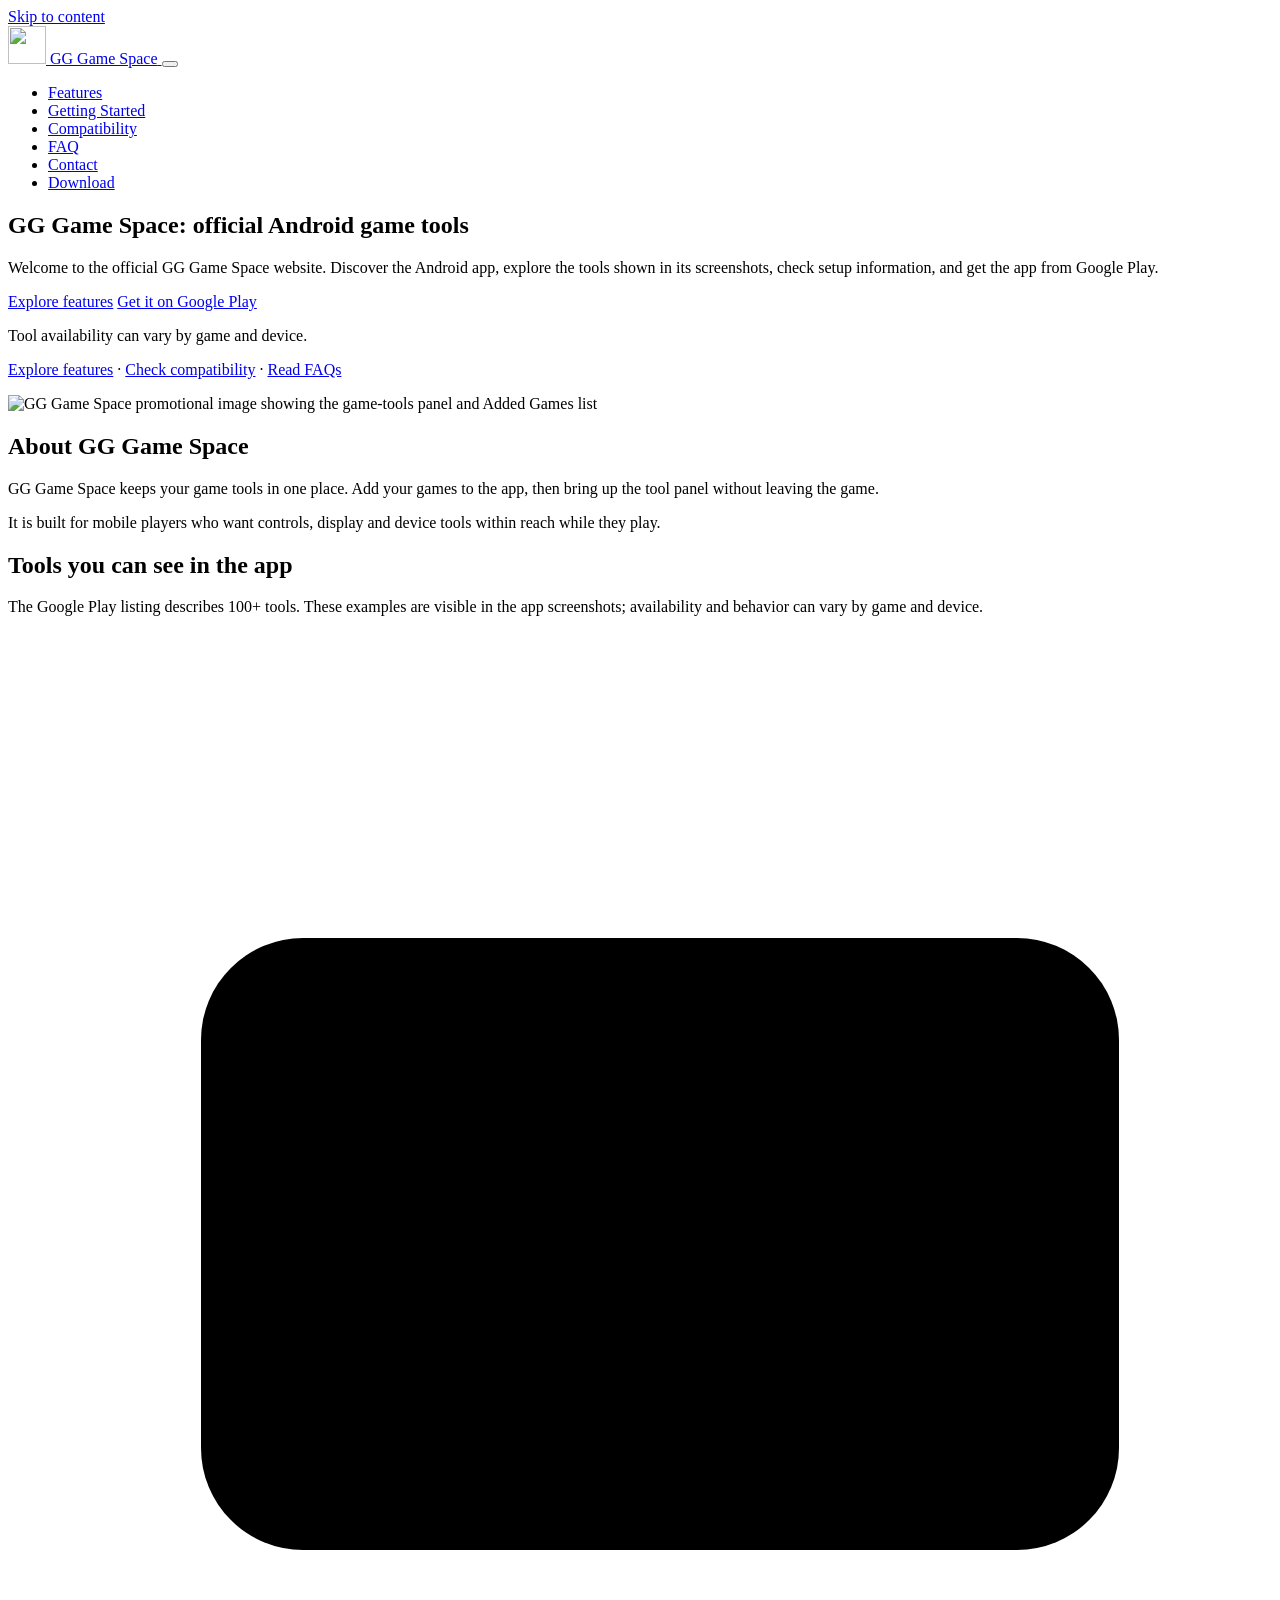
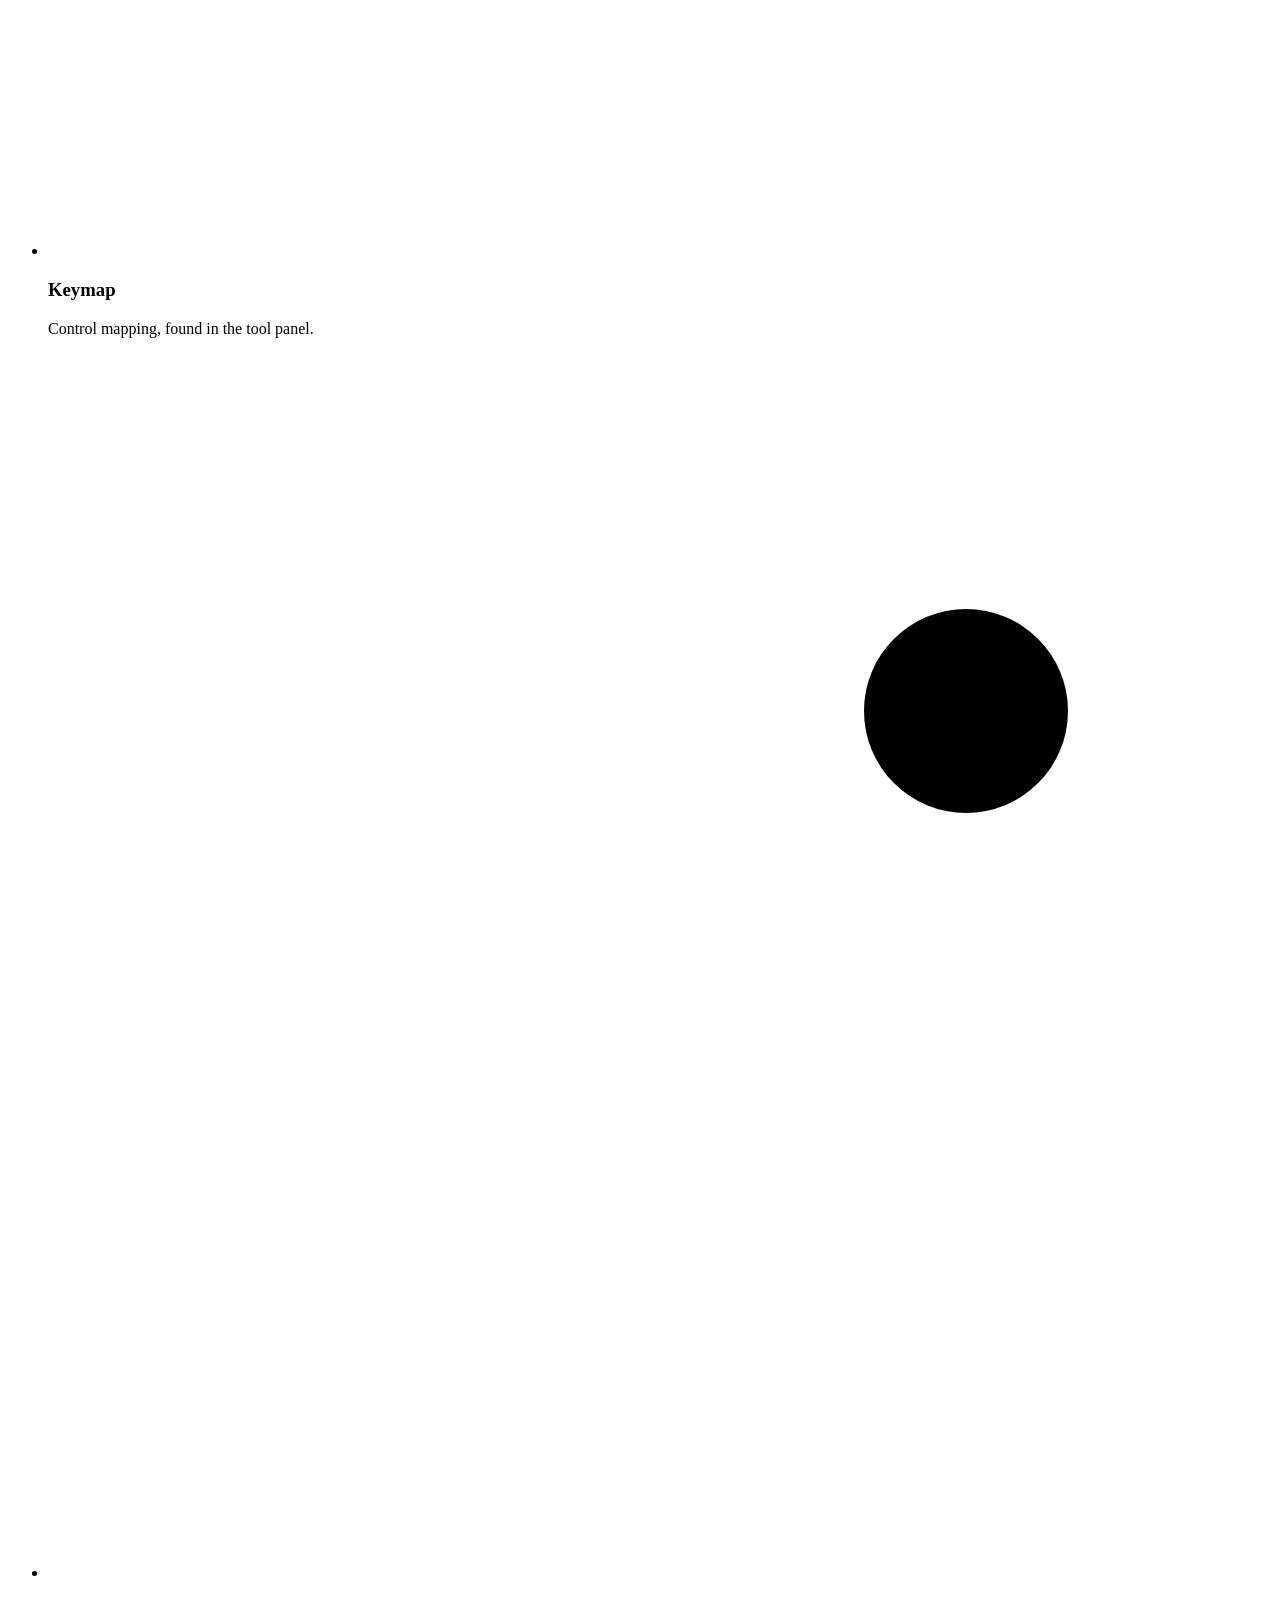
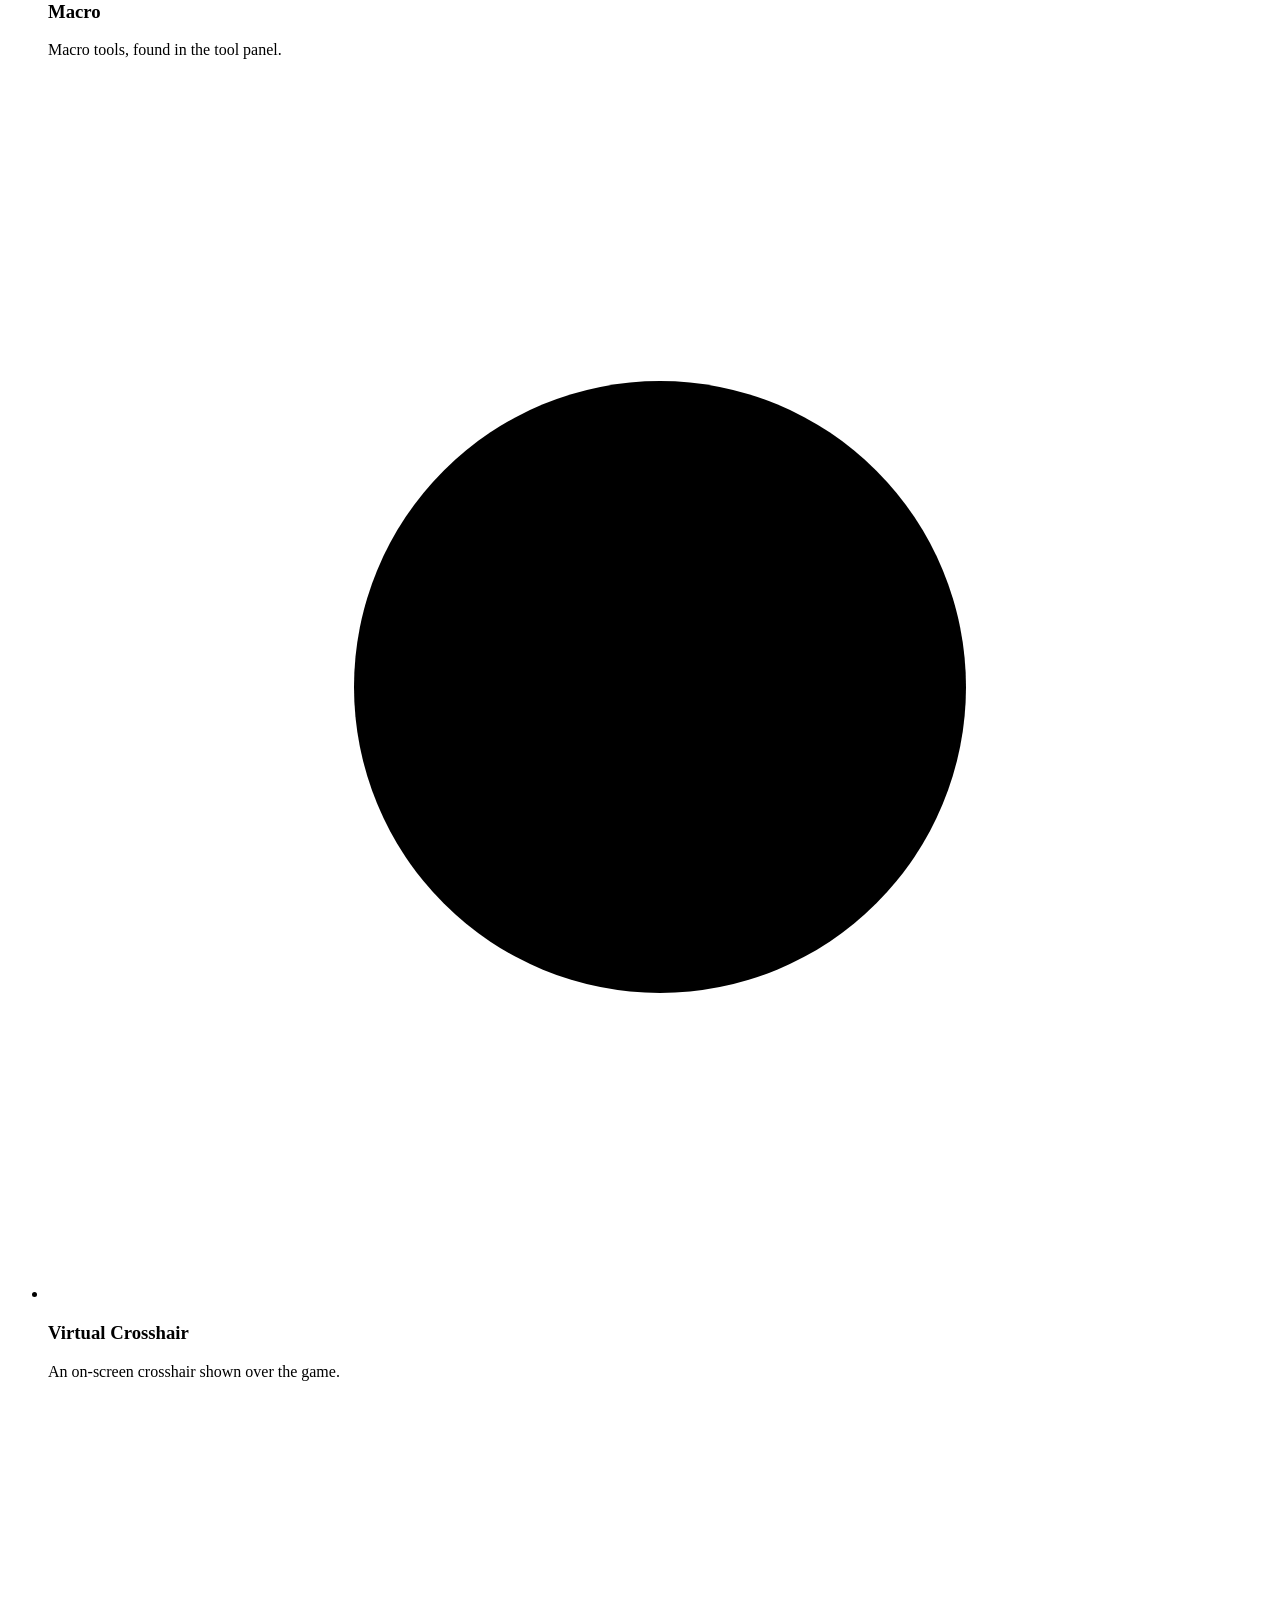
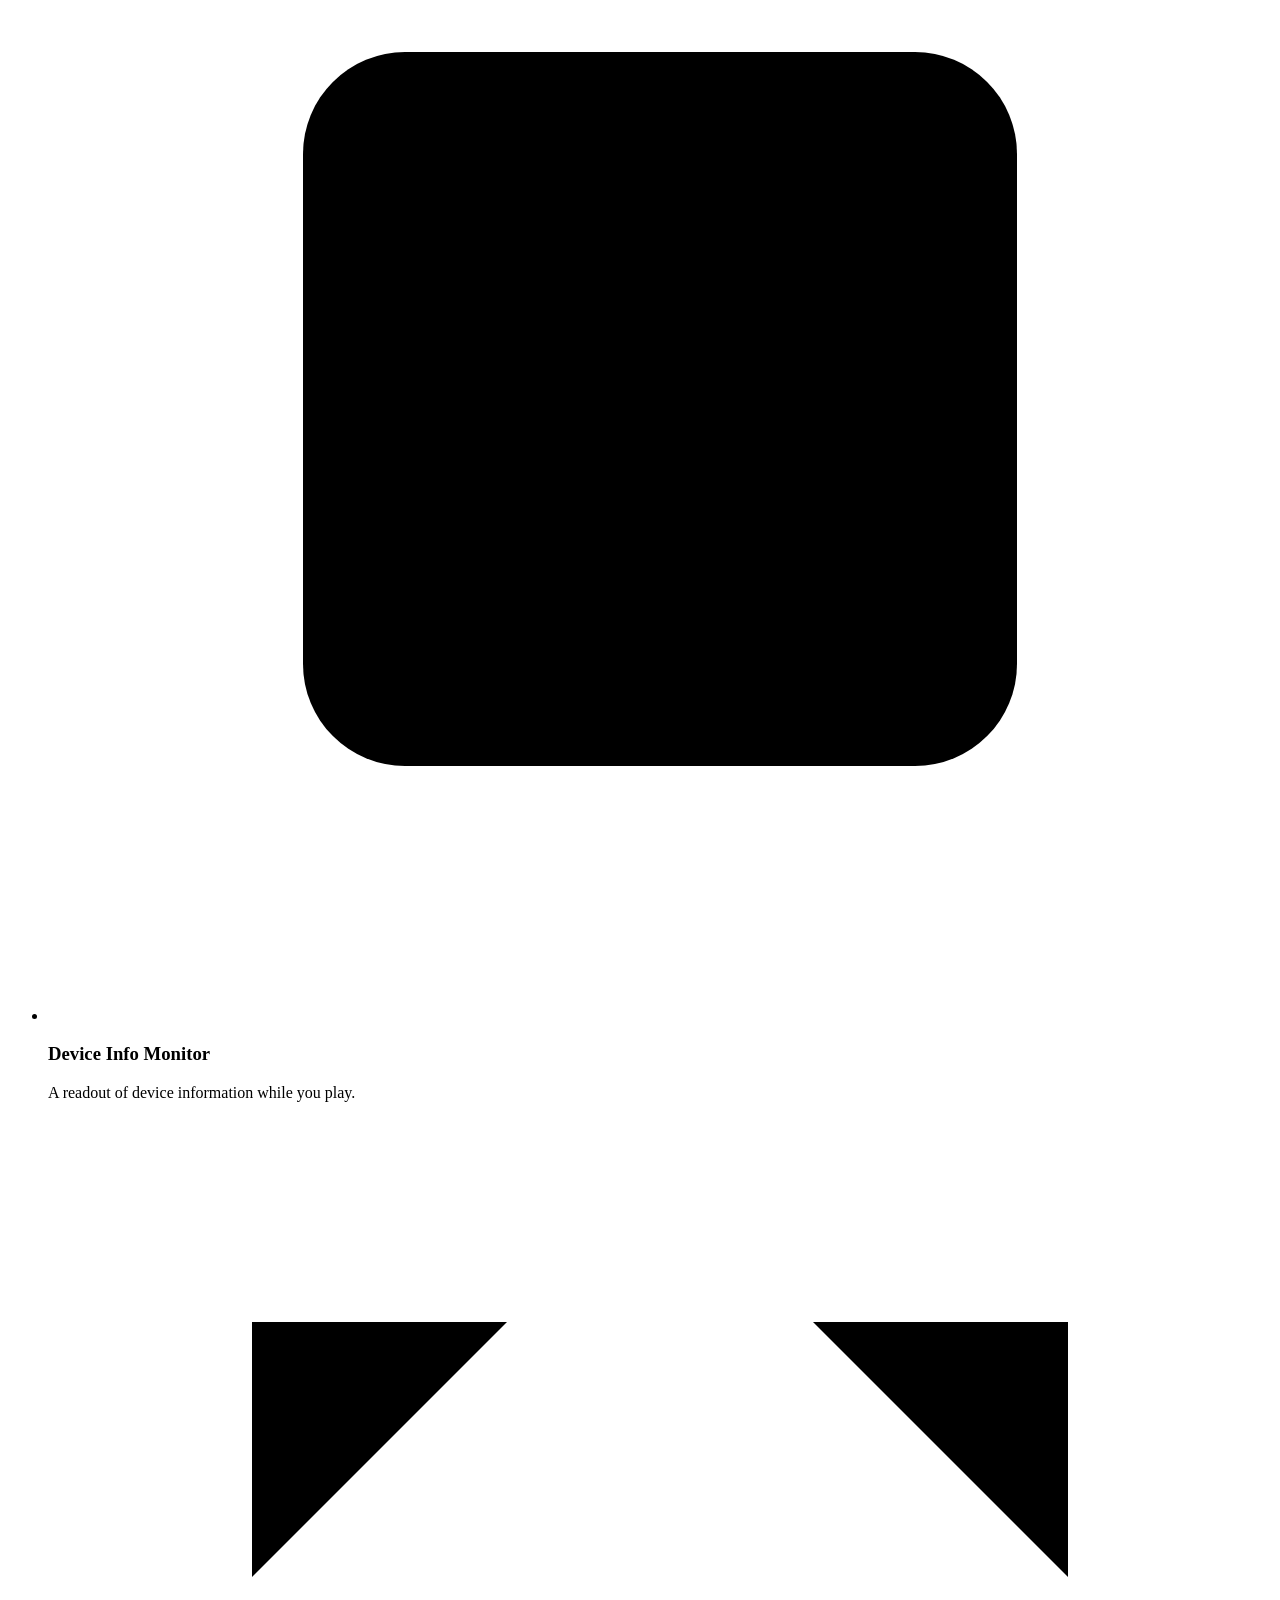
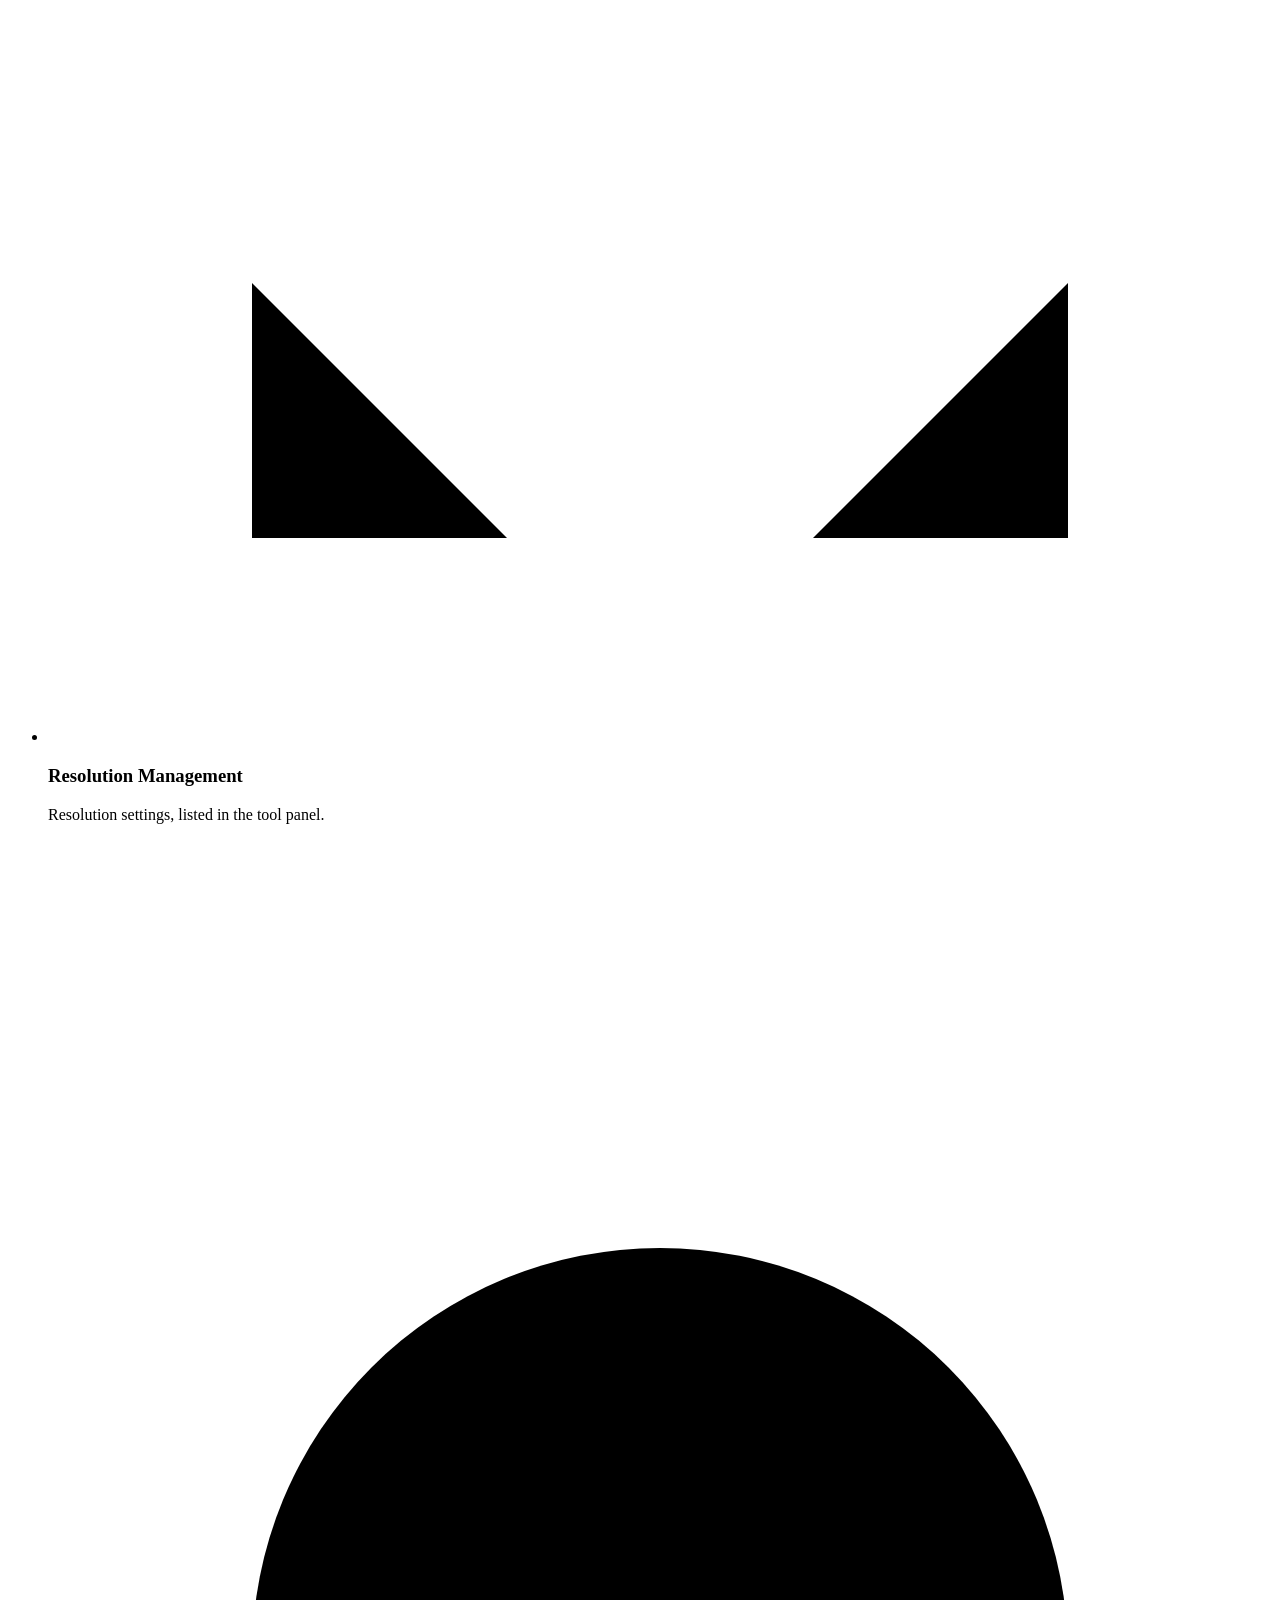
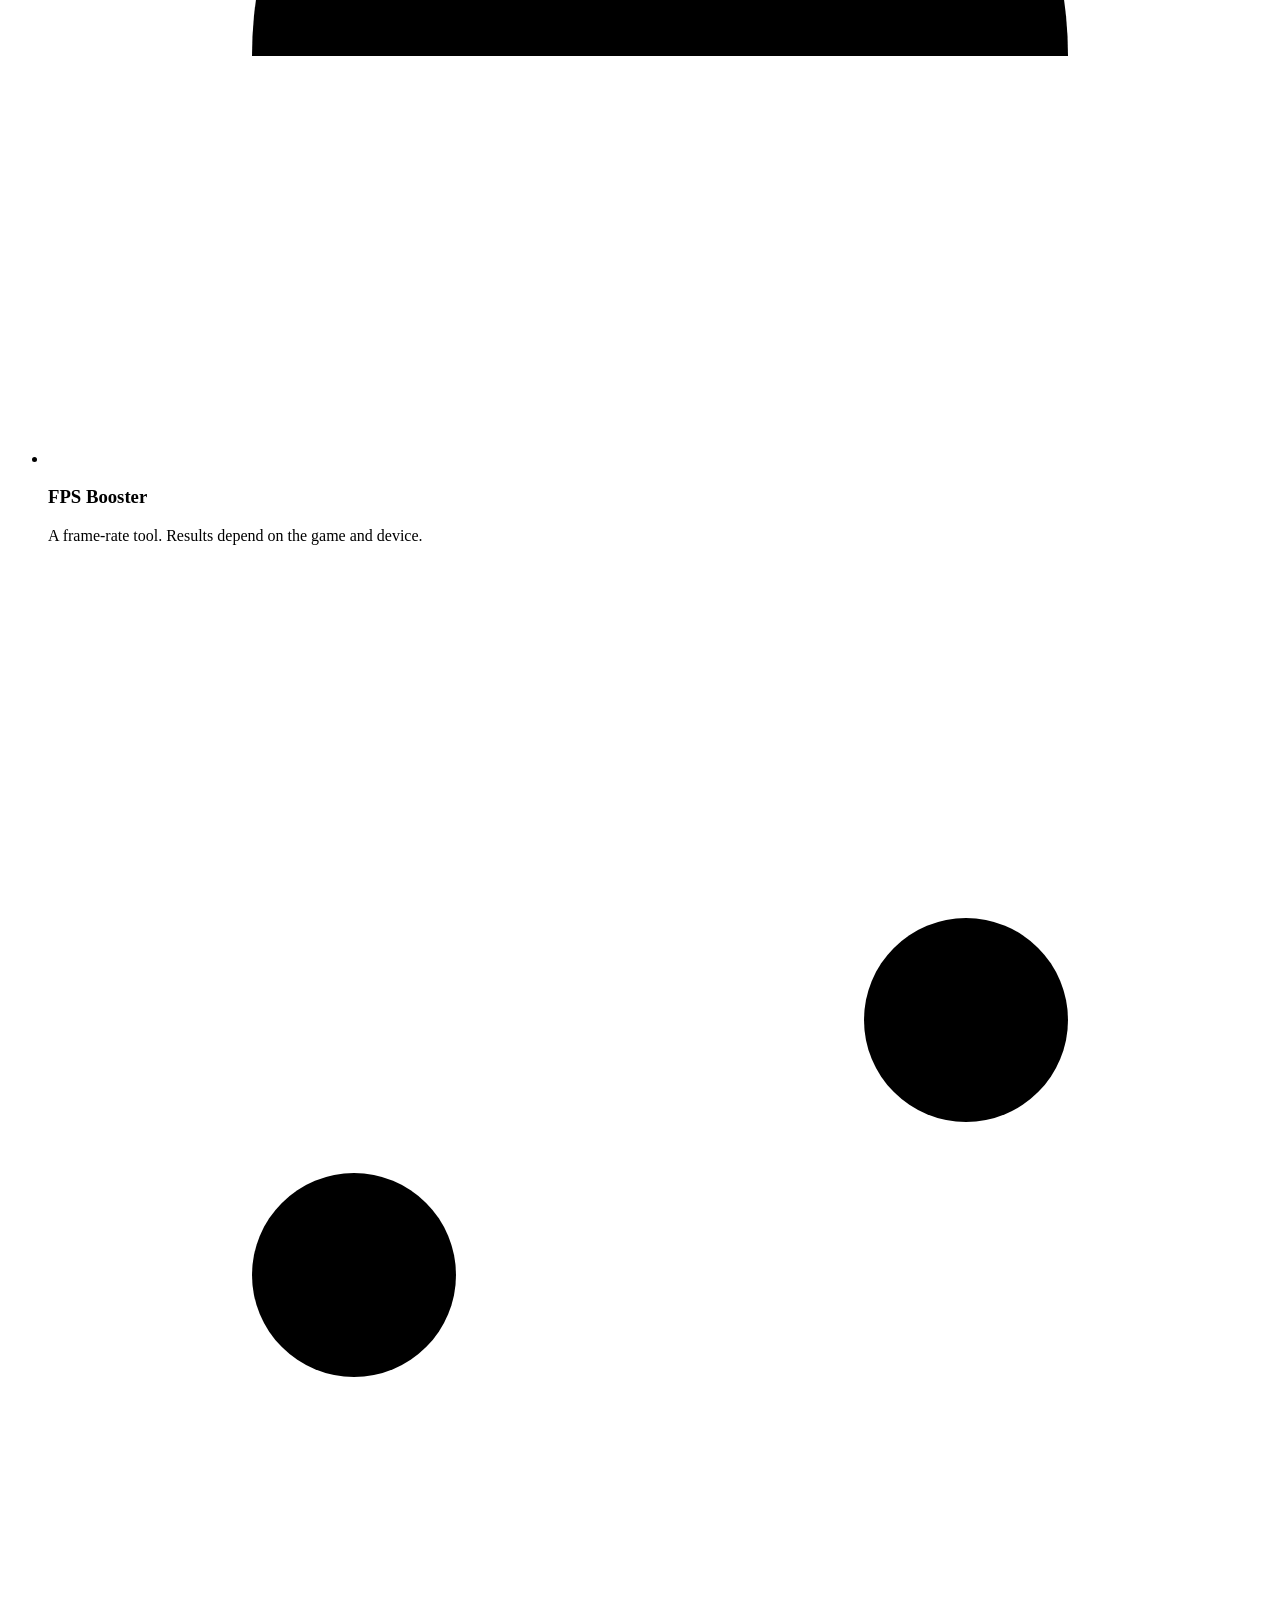
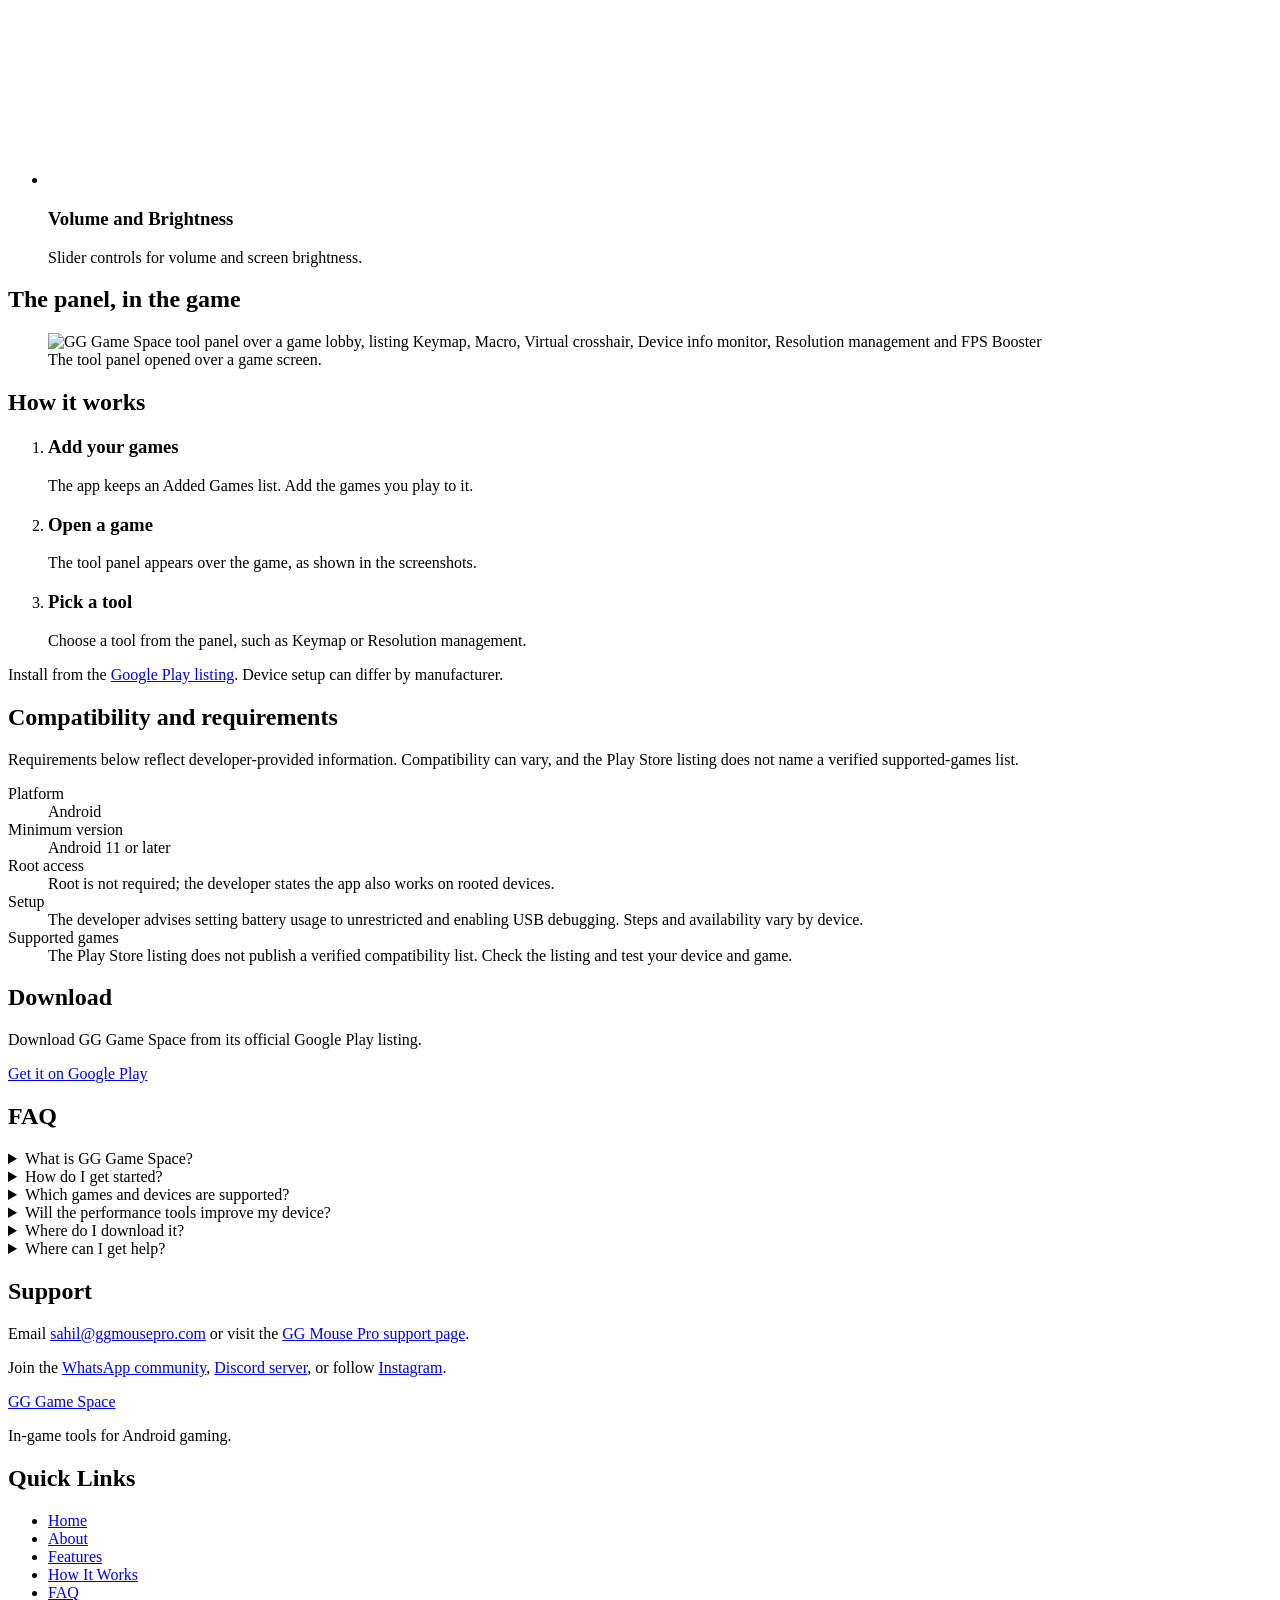
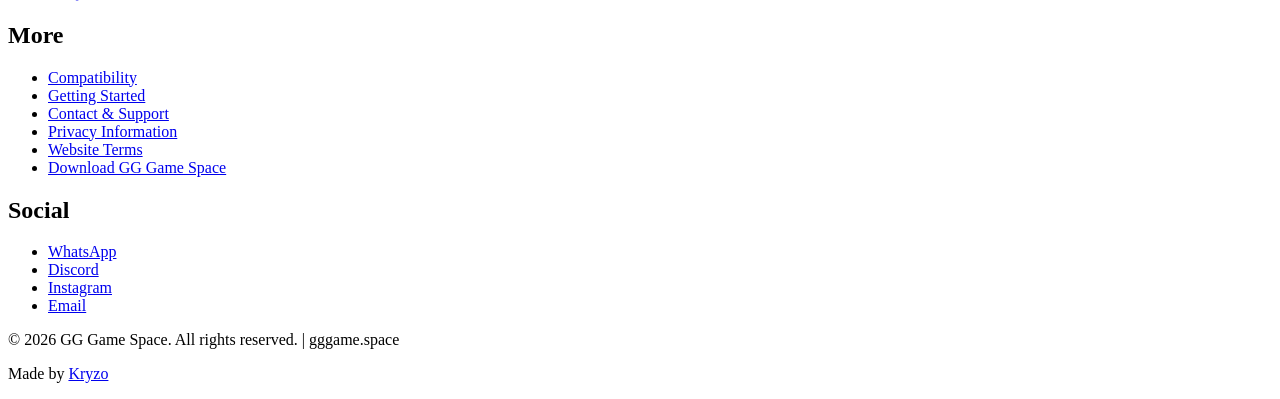
==== index.html @ d4d7423a "Add files via upload" ====
<!doctype html>
<html lang="en">
<head>
<meta charset="utf-8">
<meta name="viewport" content="width=device-width,initial-scale=1">
<title>GG Game Space Official Website | Android Game Tools</title>
<meta name="description" content="Visit the official GG Game Space website. Explore Android game tools, see app features and setup requirements, read FAQs, and download from Google Play.">
<link rel="canonical" href="https://www.gggame.space/">
<meta name="theme-color" content="#f8fafc">
<link rel="icon" href="/favicon.ico" sizes="32x32">
<link rel="icon" type="image/png" href="/assets/img/favicon-32.png">
<link rel="apple-touch-icon" href="/assets/img/apple-touch-icon.png">
<meta property="og:type" content="website">
<meta property="og:site_name" content="GG Game Space">
<meta property="og:title" content="GG Game Space Official Website">
<meta property="og:description" content="Explore GG Game Space Android game tools, setup information, compatibility and the official Google Play download.">
<meta property="og:url" content="https://www.gggame.space/">
<meta property="og:image" content="https://www.gggame.space/assets/img/og-image.jpg">
<meta property="og:image:width" content="1200">
<meta property="og:image:height" content="630">
<meta property="og:image:alt" content="GG Game Space logo next to the in-game tool panel">
<meta name="twitter:card" content="summary_large_image">
<meta name="twitter:title" content="GG Game Space Official Website">
<meta name="twitter:description" content="Explore GG Game Space Android game tools, setup information, compatibility and the official Google Play download.">
<meta name="twitter:image" content="https://www.gggame.space/assets/img/og-image.jpg">
<script type="application/ld+json">{"@context":"https://schema.org","@graph":[{"@type":"WebSite","@id":"https://www.gggame.space/#website","name":"GG Game Space Official Website","url":"https://www.gggame.space/","inLanguage":"en"},{"@type":"SoftwareApplication","@id":"https://www.gggame.space/#app","name":"GG Game Space","url":"https://www.gggame.space/","sameAs":"https://play.google.com/store/apps/details?id=com.zjx.gamebox","applicationCategory":"GameApplication","operatingSystem":"Android 11 and later","description":"Android game-tools app whose Google Play listing describes 100+ tools. Features and compatibility vary by device and game.","downloadUrl":"https://play.google.com/store/apps/details?id=com.zjx.gamebox","image":"https://www.gggame.space/assets/img/app-promo.webp"}]}</script>
<link rel="stylesheet" href="/assets/css/style.css">
</head>
<body>
<a class="skip" href="#main">Skip to content</a>
<header class="nav">
  <div class="wrap">
    <a class="brand" href="/" aria-label="GG Game Space, homepage">
      <img src="/assets/img/logo-96.webp" width="38" height="38" alt="">
      <span>GG Game Space</span>
    </a>
    <button class="menu-btn" aria-label="Menu" aria-expanded="false" aria-controls="nav-links"><span></span></button>
    <ul class="links" id="nav-links">
      <li><a href="/features">Features</a></li>
      <li><a href="/getting-started">Getting Started</a></li>
      <li><a href="/compatibility">Compatibility</a></li>
      <li><a href="/faq">FAQ</a></li>
      <li><a href="/contact">Contact</a></li>
      <li><a class="btn sm" data-download href="https://play.google.com/store/apps/details?id=com.zjx.gamebox">Download</a></li>
    </ul>
  </div>
</header>

<main id="main">
<section class="hero">
  <div class="wrap">
    <div>
      <h1>GG Game Space: official Android game tools</h1>
      <p class="lead">Welcome to the official GG Game Space website. Discover the Android app, explore the tools shown in its screenshots, check setup information, and get the app from Google Play.</p>
      <div class="cta">
        <a class="btn" href="#features">Explore features</a>
        <a class="btn ghost" data-download href="https://play.google.com/store/apps/details?id=com.zjx.gamebox">Get it on Google Play</a>
      </div>
      <p class="note">Tool availability can vary by game and device.</p>
      <p class="note"><a href="/features">Explore features</a> · <a href="/compatibility">Check compatibility</a> · <a href="/faq">Read FAQs</a></p>
    </div>
    <div class="ringbox">
      <img src="/assets/img/app-promo.webp" width="526" height="296" fetchpriority="high" alt="GG Game Space promotional image showing the game-tools panel and Added Games list">
    </div>
  </div>
</section>

<section id="about" class="tint">
  <div class="wrap">
    <div>
      <h2>About GG Game Space</h2>
      <p>GG Game Space keeps your game tools in one place. Add your games to the app, then bring up the tool panel without leaving the game.</p>
      <p>It is built for mobile players who want controls, display and device tools within reach while they play.</p>
    </div>
  </div>
</section>

<section id="features">
  <div class="wrap">
    <h2>Tools you can see in the app</h2>
    <p class="muted">The Google Play listing describes 100+ tools. These examples are visible in the app screenshots; availability and behavior can vary by game and device.</p>
    <ul class="feat">
      <li><span class="hex"><i><svg viewBox="0 0 24 24"><rect x="3" y="6" width="18" height="12" rx="2"/><path d="M7 10h.01M11 10h.01M15 10h.01M8 14h8"/></svg></i></span><div><h3>Keymap</h3><p>Control mapping, found in the tool panel.</p></div></li>
      <li><span class="hex"><i><svg viewBox="0 0 24 24"><path d="M4 7h10M4 12h16M4 17h8"/><circle cx="18" cy="7" r="2"/></svg></i></span><div><h3>Macro</h3><p>Macro tools, found in the tool panel.</p></div></li>
      <li><span class="hex"><i><svg viewBox="0 0 24 24"><circle cx="12" cy="12" r="6"/><path d="M12 3v5M12 16v5M3 12h5M16 12h5"/></svg></i></span><div><h3>Virtual Crosshair</h3><p>An on-screen crosshair shown over the game.</p></div></li>
      <li><span class="hex"><i><svg viewBox="0 0 24 24"><rect x="5" y="5" width="14" height="14" rx="2"/><path d="M9 2v3M15 2v3M9 19v3M15 19v3M2 9h3M2 15h3M19 9h3M19 15h3"/></svg></i></span><div><h3>Device Info Monitor</h3><p>A readout of device information while you play.</p></div></li>
      <li><span class="hex"><i><svg viewBox="0 0 24 24"><path d="M4 9V4h5M20 9V4h-5M4 15v5h5M20 15v5h-5"/></svg></i></span><div><h3>Resolution Management</h3><p>Resolution settings, listed in the tool panel.</p></div></li>
      <li><span class="hex"><i><svg viewBox="0 0 24 24"><path d="M4 16a8 8 0 1 1 16 0"/><path d="M12 16l4-5"/></svg></i></span><div><h3>FPS Booster</h3><p>A frame-rate tool. Results depend on the game and device.</p></div></li>
      <li><span class="hex"><i><svg viewBox="0 0 24 24"><path d="M6 4v16M18 4v16"/><circle cx="6" cy="14" r="2"/><circle cx="18" cy="9" r="2"/></svg></i></span><div><h3>Volume and Brightness</h3><p>Slider controls for volume and screen brightness.</p></div></li>
    </ul>
  </div>
</section>

<section id="showcase" class="tint">
  <div class="wrap">
    <h2>The panel, in the game</h2>
    <div class="shots">
      <figure>
        <img src="/assets/img/app-panel.webp" width="1333" height="600" loading="lazy" sizes="(max-width:900px) 100vw, 640px" alt="GG Game Space tool panel over a game lobby, listing Keymap, Macro, Virtual crosshair, Device info monitor, Resolution management and FPS Booster">
        <figcaption>The tool panel opened over a game screen.</figcaption>
      </figure>
    </div>
  </div>
</section>

<section id="how-it-works">
  <div class="wrap">
    <h2>How it works</h2>
    <ol class="steps">
      <li><h3>Add your games</h3><p>The app keeps an Added Games list. Add the games you play to it.</p></li>
      <li><h3>Open a game</h3><p>The tool panel appears over the game, as shown in the screenshots.</p></li>
      <li><h3>Pick a tool</h3><p>Choose a tool from the panel, such as Keymap or Resolution management.</p></li>
    </ol>
    <p class="note">Install from the <a href="https://play.google.com/store/apps/details?id=com.zjx.gamebox" target="_blank" rel="noopener noreferrer">Google Play listing</a>. Device setup can differ by manufacturer.</p>
  </div>
</section>

<section id="compatibility" class="tint">
  <div class="wrap">
    <h2>Compatibility and requirements</h2>
    <p class="muted">Requirements below reflect developer-provided information. Compatibility can vary, and the Play Store listing does not name a verified supported-games list.</p>
    <dl class="spec">
      <div><dt>Platform</dt><dd data-cfg="platform">Android</dd></div>
      <div><dt>Minimum version</dt><dd data-cfg="minVersion">Android 11 or later</dd></div>
      <div><dt>Root access</dt><dd data-cfg="rootRequired">Root is not required; the developer states the app also works on rooted devices.</dd></div>
      <div><dt>Setup</dt><dd data-cfg="permissions">The developer advises setting battery usage to unrestricted and enabling USB debugging. Steps and availability vary by device.</dd></div>
      <div><dt>Supported games</dt><dd data-cfg="supportedGames">The Play Store listing does not publish a verified compatibility list. Check the listing and test your device and game.</dd></div>
    </dl>
  </div>
</section>

<section id="download">
  <div class="wrap">
    <div class="dl-box">
      <div>
        <h2>Download</h2>
        <p class="muted">Download GG Game Space from its official Google Play listing.</p>
      </div>
      <a class="btn" data-download href="https://play.google.com/store/apps/details?id=com.zjx.gamebox">Get it on Google Play</a>
    </div>
  </div>
</section>

<section id="faq" class="tint">
  <div class="wrap">
    <h2>FAQ</h2>
    <div class="faq">
      <details><summary>What is GG Game Space?</summary><p>The Google Play listing describes GG Game Space as an app with 100+ game tools. The screenshots on this page show a selection, including keymap, macro, virtual crosshair, device information, resolution and FPS tools.</p></details>
      <details><summary>How do I get started?</summary><p>Install from <a href="https://play.google.com/store/apps/details?id=com.zjx.gamebox" target="_blank" rel="noopener noreferrer">Google Play</a>, add games in the app, then open a game to access its panel. Setup requirements can vary by device.</p></details>
      <details><summary>Which games and devices are supported?</summary><p>The Play Store listing does not publish a verified compatibility list. The app requires Android 11 or later according to the developer; support can still vary by game and device.</p></details>
      <details><summary>Will the performance tools improve my device?</summary><p>Results depend on the game and device. The listing does not provide performance guarantees or benchmarks.</p></details>
      <details><summary>Where do I download it?</summary><p>Use the <a href="https://play.google.com/store/apps/details?id=com.zjx.gamebox" target="_blank" rel="noopener noreferrer">GG Game Space listing on Google Play</a>.</p></details>
      <details><summary>Where can I get help?</summary><p>Email <a href="mailto:sahil@ggmousepro.com">sahil@ggmousepro.com</a> or visit the <a href="https://www.ggmousepro.in/#support" target="_blank" rel="noopener noreferrer">GG Mouse Pro support page</a>.</p></details>
    </div>
  </div>
</section>

<section id="support">
  <div class="wrap">
    <h2>Support</h2>
    <p id="support-contact">Email <a href="mailto:sahil@ggmousepro.com">sahil@ggmousepro.com</a> or visit the <a href="https://www.ggmousepro.in/#support" target="_blank" rel="noopener noreferrer">GG Mouse Pro support page</a>.</p>
    <p class="muted">Join the <a href="https://chat.whatsapp.com/F58Pa9J7zvk4swQgJOlMnC" target="_blank" rel="noopener noreferrer">WhatsApp community</a>, <a href="https://discord.gg/nmSEC42psM" target="_blank" rel="noopener noreferrer">Discord server</a>, or follow <a href="https://www.instagram.com/gg_gaming_apps2/" target="_blank" rel="noopener noreferrer">Instagram</a>.</p>
  </div>
</section>
</main>

<footer>
  <div class="wrap">
    <div class="footer-grid">
      <div class="footer-col">
        <a class="brand footer-brand" href="/" aria-label="GG Game Space, homepage">GG Game Space</a>
        <p class="footer-tagline">In-game tools for Android gaming.</p>
      </div>
      <div class="footer-col">
        <h2>Quick Links</h2>
        <ul>
          <li><a href="/">Home</a></li>
          <li><a href="/#about">About</a></li>
          <li><a href="/features">Features</a></li>
          <li><a href="/#how-it-works">How It Works</a></li>
          <li><a href="/faq">FAQ</a></li>
        </ul>
      </div>
      <div class="footer-col">
        <h2>More</h2>
        <ul>
          <li><a href="/compatibility">Compatibility</a></li>
          <li><a href="/getting-started">Getting Started</a></li>
          <li><a href="/contact">Contact & Support</a></li>
          <li><a href="/privacy">Privacy Information</a></li>
          <li><a href="/terms">Website Terms</a></li>
          <li><a href="/download">Download GG Game Space</a></li>
        </ul>
      </div>
      <div class="footer-col">
        <h2>Social</h2>
        <ul>
          <li><a href="https://chat.whatsapp.com/F58Pa9J7zvk4swQgJOlMnC" target="_blank" rel="noopener noreferrer">WhatsApp</a></li>
          <li><a href="https://discord.gg/nmSEC42psM" target="_blank" rel="noopener noreferrer">Discord</a></li>
          <li><a href="https://www.instagram.com/gg_gaming_apps2/" target="_blank" rel="noopener noreferrer">Instagram</a></li>
          <li><a href="mailto:sahil@ggmousepro.com">Email</a></li>
        </ul>
      </div>
    </div>
    <div class="footer-bottom">
      <p>&copy; 2026 GG Game Space. All rights reserved. | gggame.space</p>
      <p class="made-by">Made by <a href="https://www.kryzo.space/" target="_blank" rel="noopener noreferrer">Kryzo</a></p>
    </div>
  </div>
</footer>
<script src="/assets/js/config.js"></script>
<script src="/assets/js/main.js"></script>
</body>
</html>
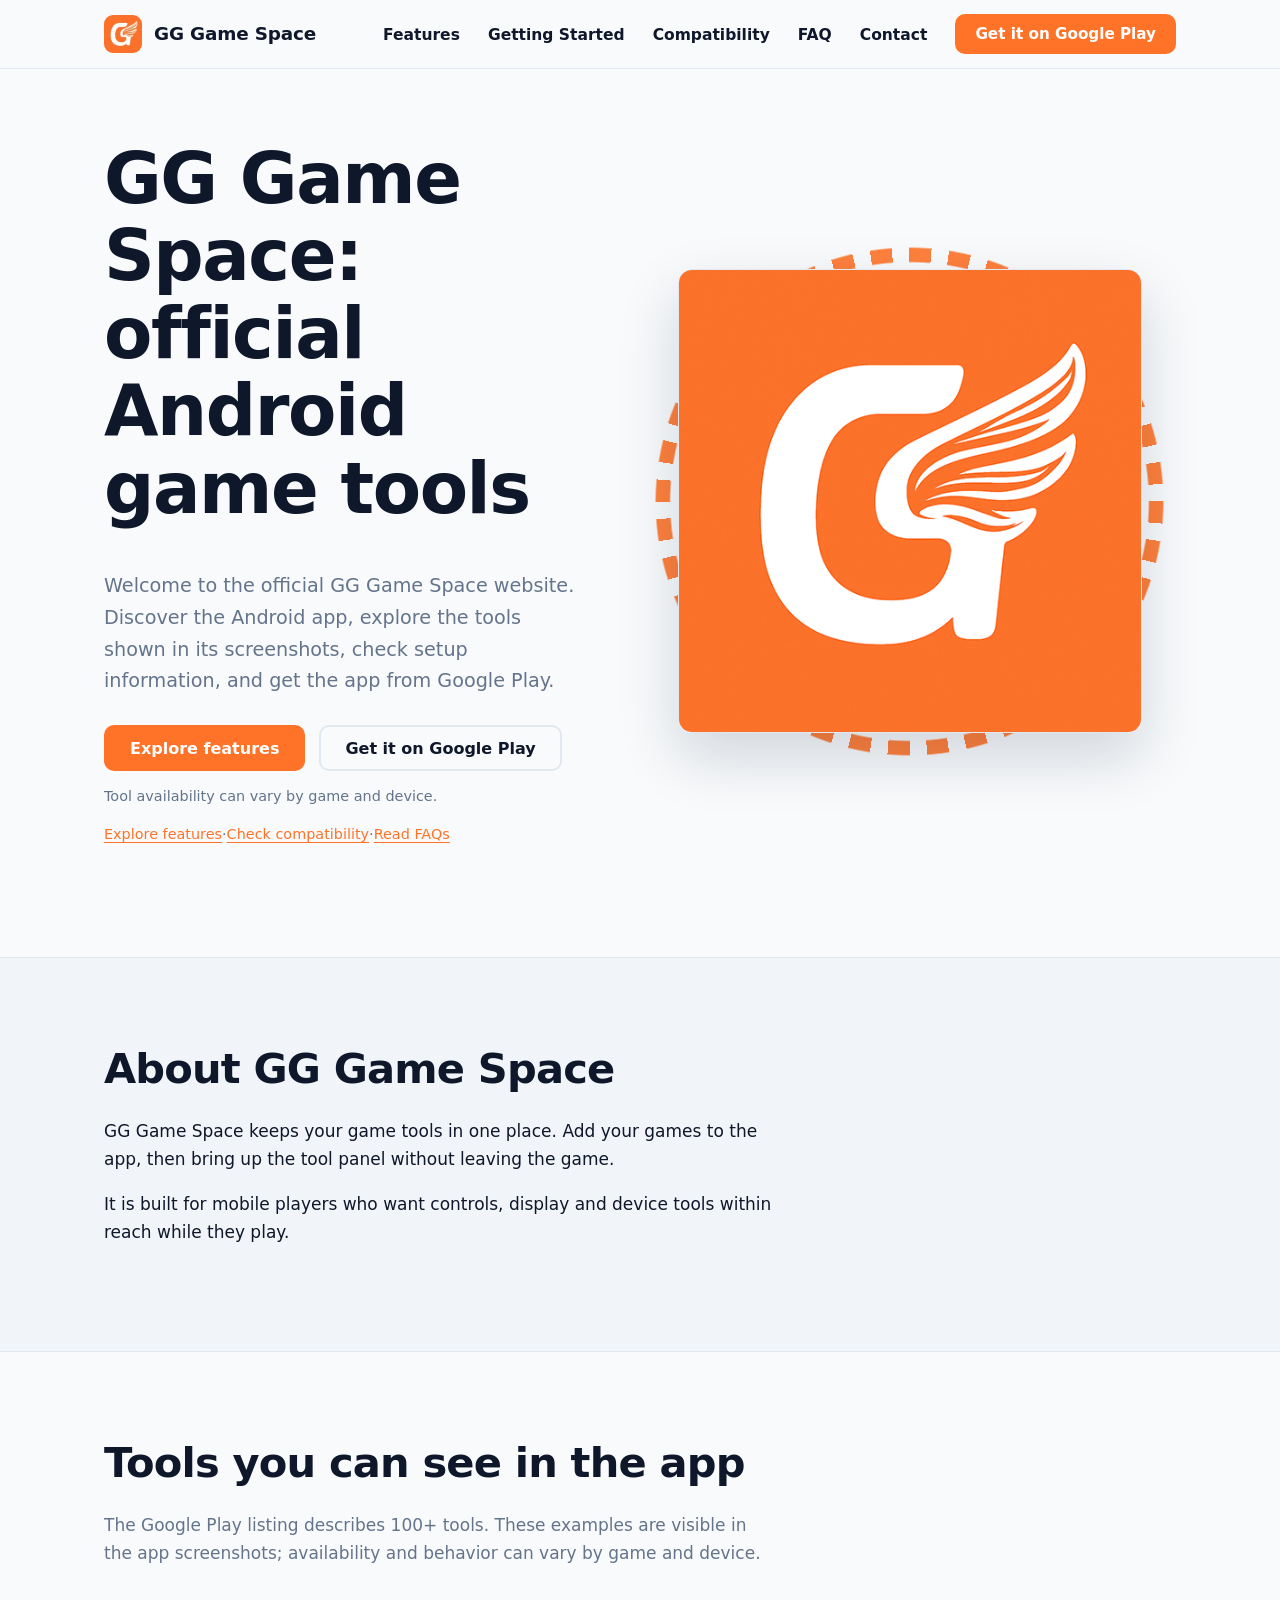
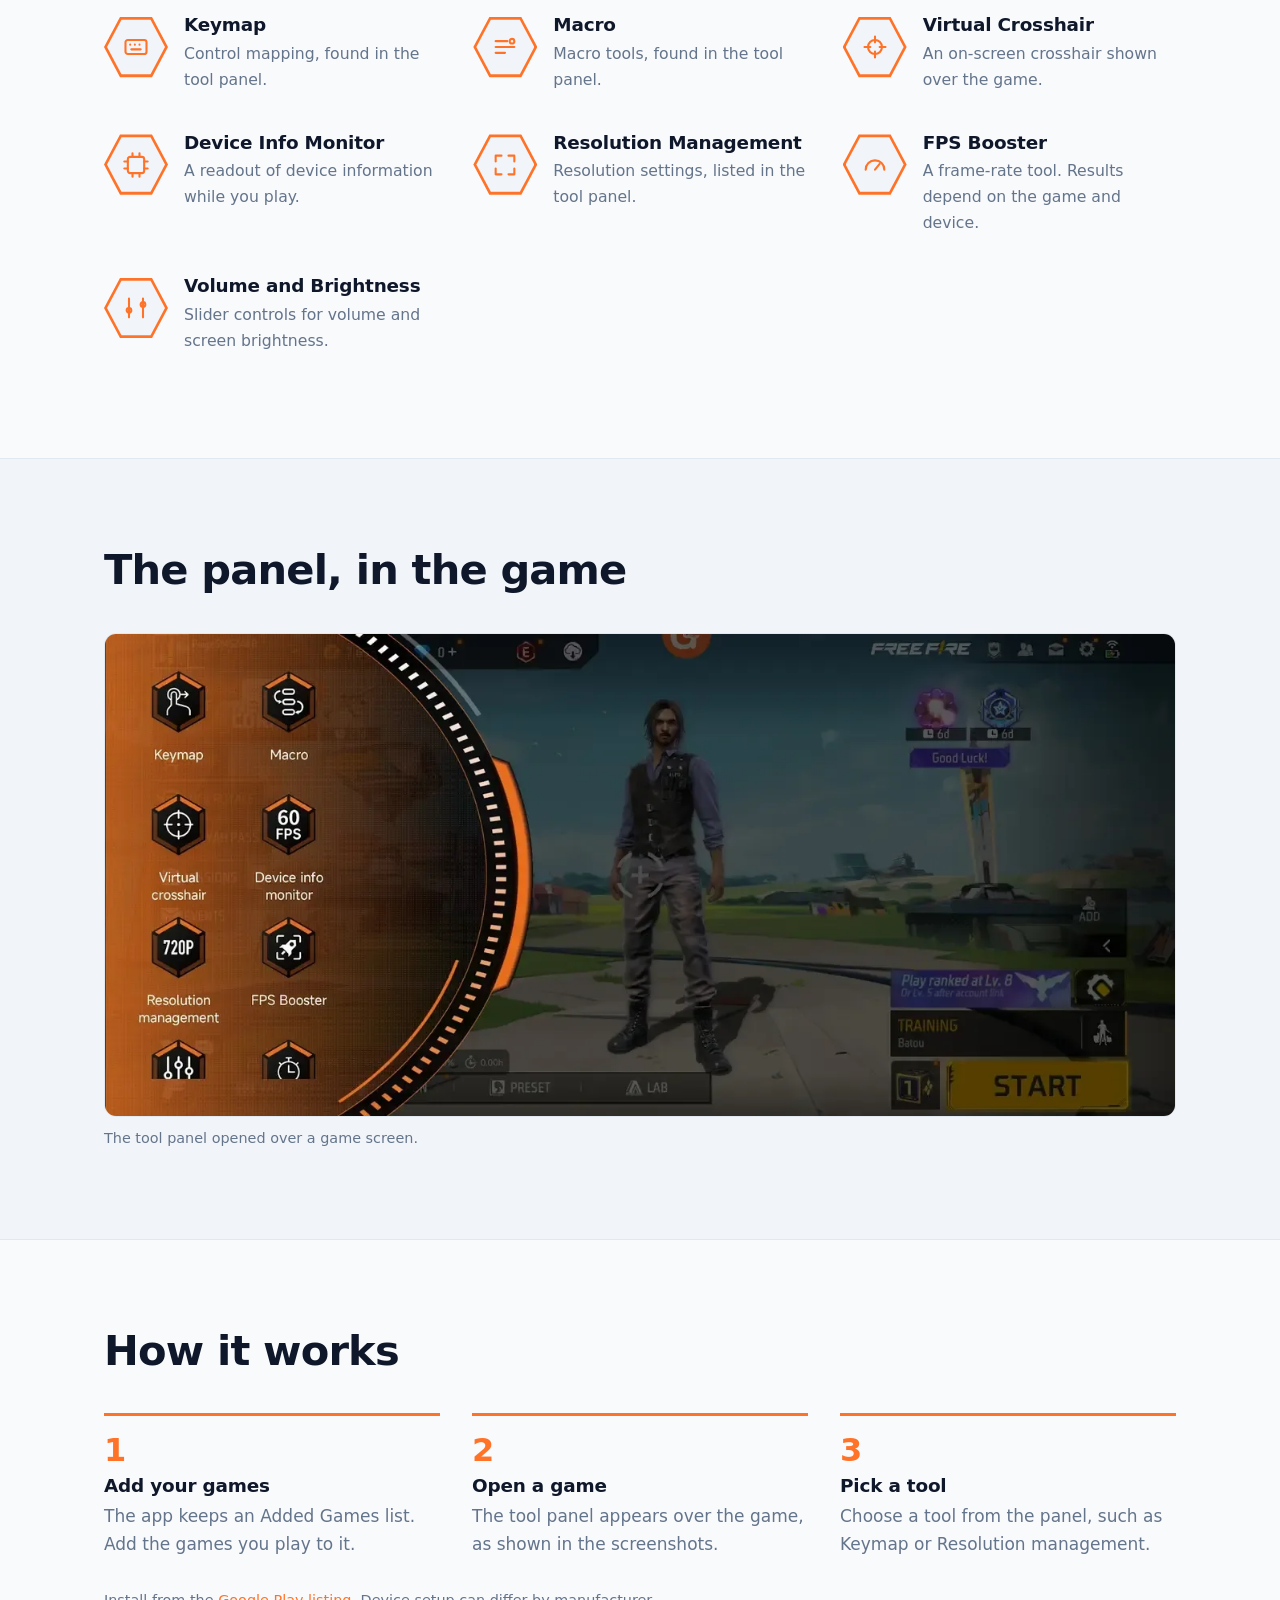
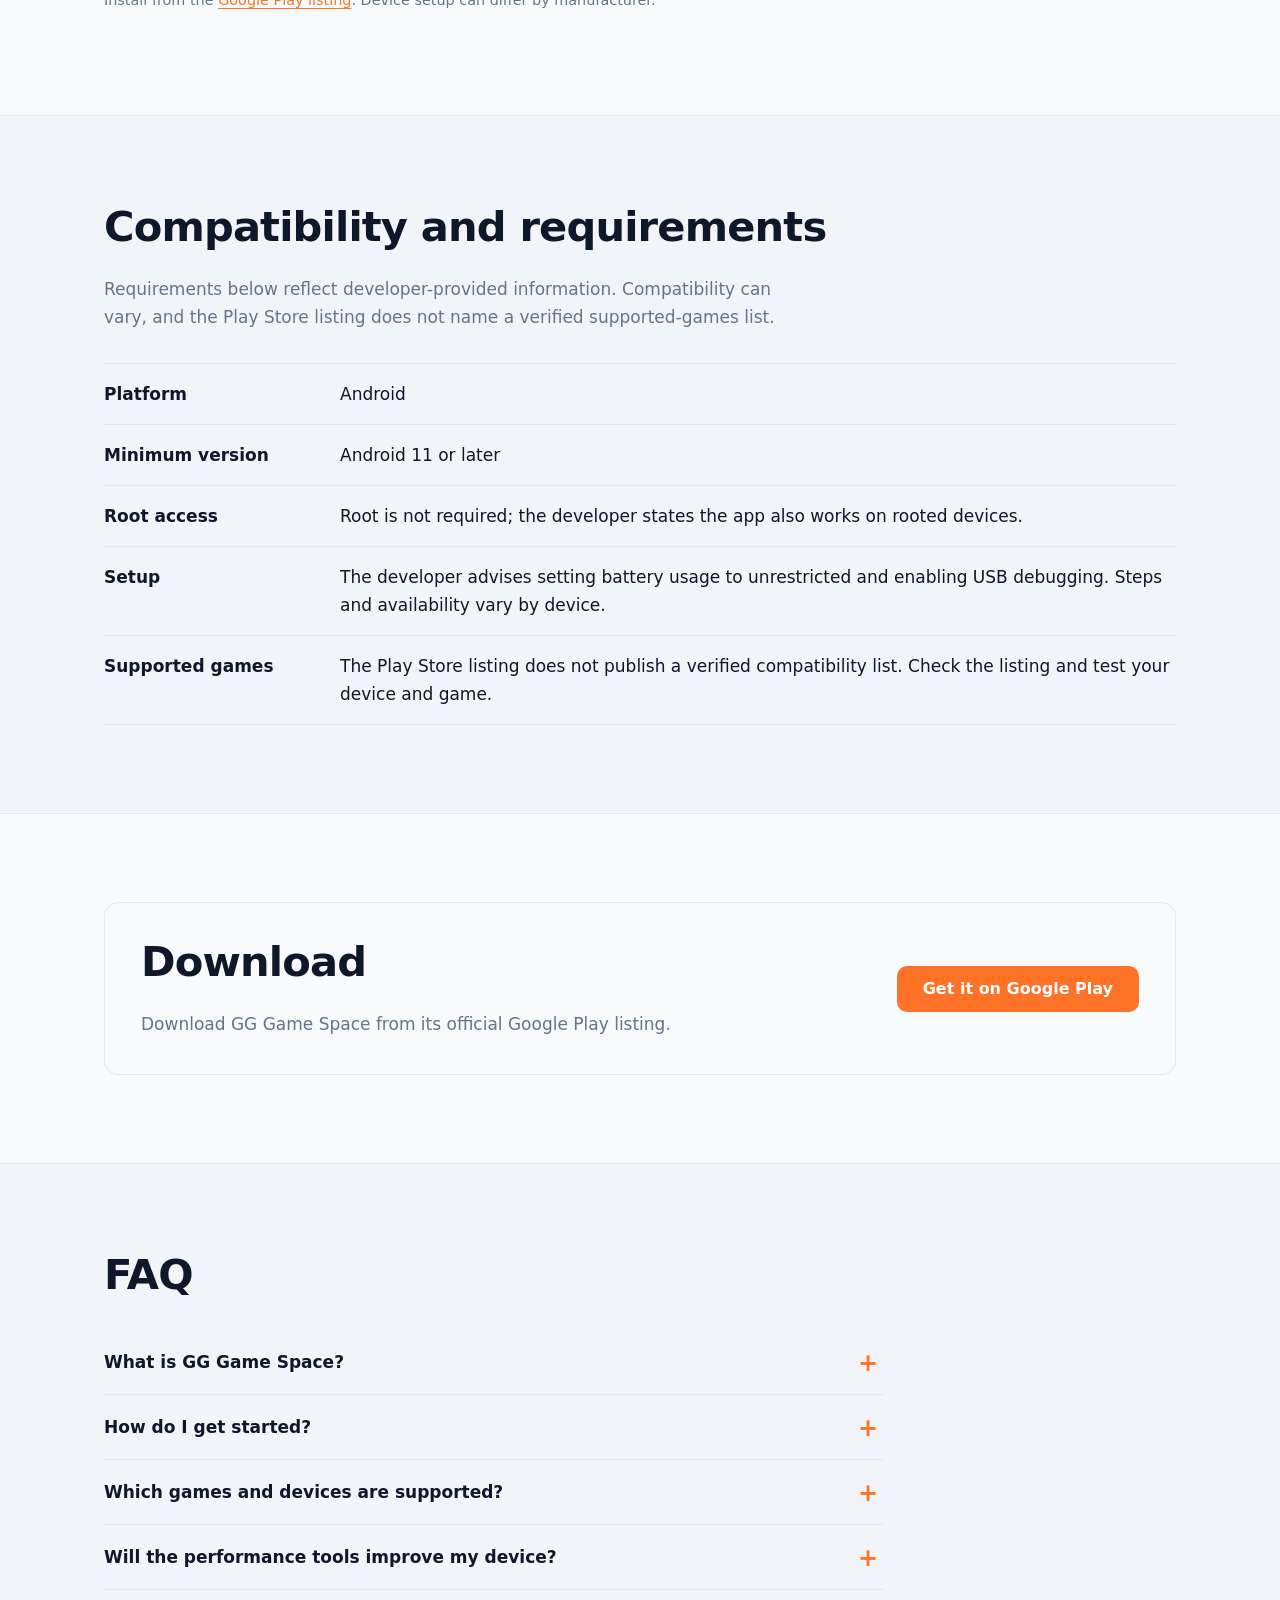
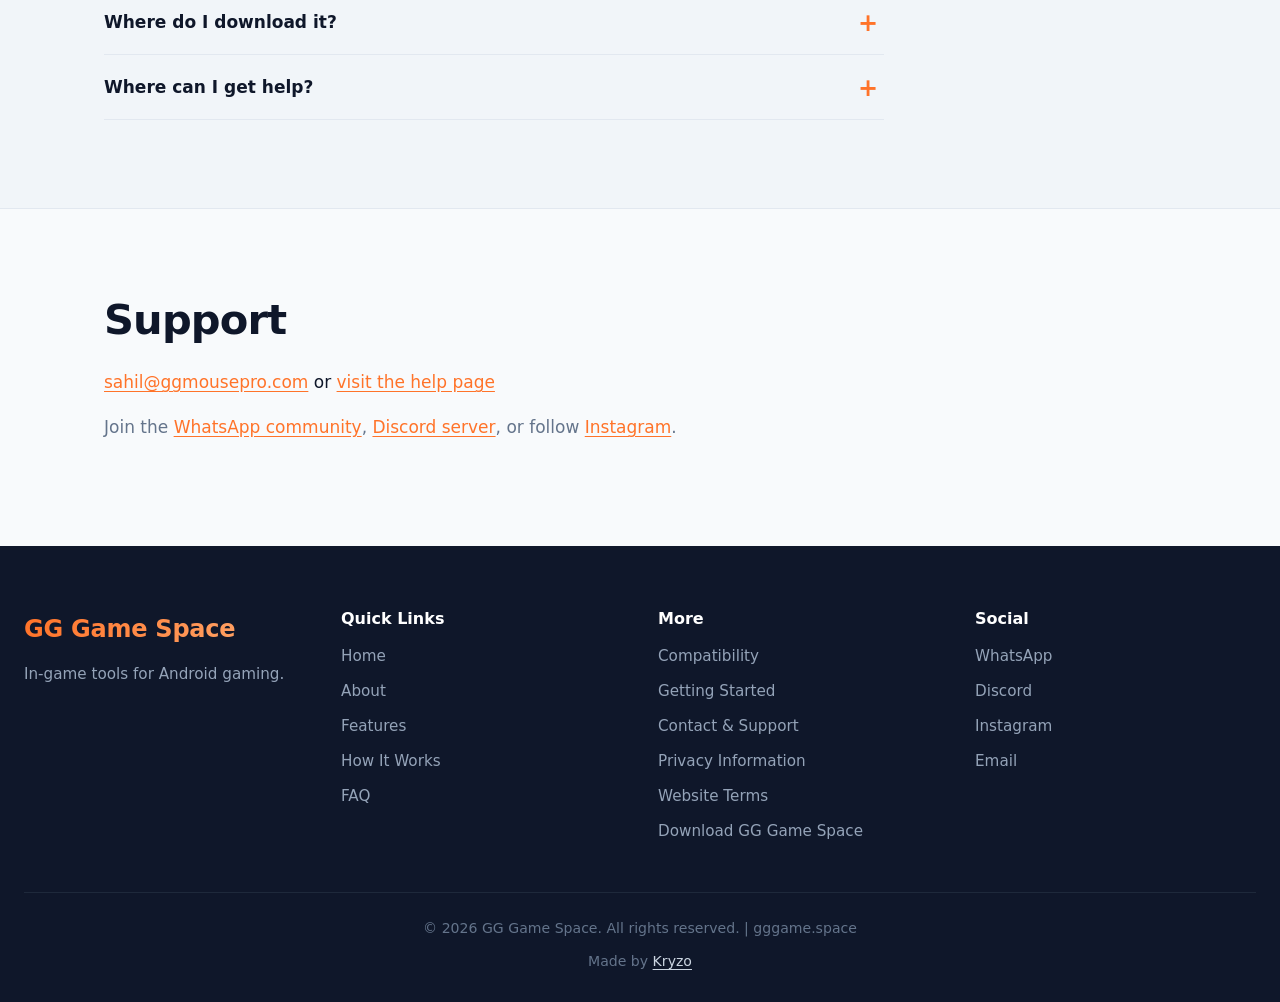
==== commit 2d637d92: "Add files via upload" ====
--- a/index.html
+++ b/index.html
@@ -5,6 +5,7 @@
 <meta name="viewport" content="width=device-width,initial-scale=1">
 <title>GG Game Space Official Website | Android Game Tools</title>
 <meta name="description" content="Visit the official GG Game Space website. Explore Android game tools, see app features and setup requirements, read FAQs, and download from Google Play.">
+<meta name="keywords" content="GG Game Space, GG Game Space app, GG Game Space download, GG Game Space latest version, how to use GG Game Space, GG Game Space no root, download GG Game Space from Google Play, Android gaming tools, game tools for Android, Android game panel, in-game game overlay, Android game keymapping, game macros, virtual crosshair, FPS tools, resolution control, device information monitor, volume and brightness controls, Android 11 game tools">
 <link rel="canonical" href="https://www.gggame.space/">
 <meta name="theme-color" content="#f8fafc">
 <link rel="icon" href="/favicon.ico" sizes="32x32">
@@ -57,10 +58,10 @@
         <a class="btn ghost" data-download href="https://play.google.com/store/apps/details?id=com.zjx.gamebox">Get it on Google Play</a>
       </div>
       <p class="note">Tool availability can vary by game and device.</p>
-      <p class="note"><a href="/features">Explore features</a> · <a href="/compatibility">Check compatibility</a> · <a href="/faq">Read FAQs</a></p>
+      <p class="note hero-links"><a href="/features">Explore features</a><span aria-hidden="true">·</span><a href="/compatibility">Check compatibility</a><span aria-hidden="true">·</span><a href="/faq">Read FAQs</a></p>
     </div>
     <div class="ringbox">
-      <img src="/assets/img/app-promo.webp" width="526" height="296" fetchpriority="high" alt="GG Game Space promotional image showing the game-tools panel and Added Games list">
+      <img src="/assets/img/logo-512.png" width="512" height="512" fetchpriority="high" alt="GG Game Space logo">
     </div>
   </div>
 </section>
@@ -150,7 +151,7 @@
       <details><summary>Which games and devices are supported?</summary><p>The Play Store listing does not publish a verified compatibility list. The app requires Android 11 or later according to the developer; support can still vary by game and device.</p></details>
       <details><summary>Will the performance tools improve my device?</summary><p>Results depend on the game and device. The listing does not provide performance guarantees or benchmarks.</p></details>
       <details><summary>Where do I download it?</summary><p>Use the <a href="https://play.google.com/store/apps/details?id=com.zjx.gamebox" target="_blank" rel="noopener noreferrer">GG Game Space listing on Google Play</a>.</p></details>
-      <details><summary>Where can I get help?</summary><p>Email <a href="mailto:sahil@ggmousepro.com">sahil@ggmousepro.com</a> or visit the <a href="https://www.ggmousepro.in/#support" target="_blank" rel="noopener noreferrer">GG Mouse Pro support page</a>.</p></details>
+      <details><summary>Where can I get help?</summary><p>Email <a href="mailto:sahil@ggmousepro.com">sahil@ggmousepro.com</a> or visit the <a href="https://www.ggmousepro.in/#support" target="_blank" rel="noopener noreferrer">GG Game Space support page</a>.</p></details>
     </div>
   </div>
 </section>
@@ -158,7 +159,7 @@
 <section id="support">
   <div class="wrap">
     <h2>Support</h2>
-    <p id="support-contact">Email <a href="mailto:sahil@ggmousepro.com">sahil@ggmousepro.com</a> or visit the <a href="https://www.ggmousepro.in/#support" target="_blank" rel="noopener noreferrer">GG Mouse Pro support page</a>.</p>
+    <p id="support-contact">Email <a href="mailto:sahil@ggmousepro.com">sahil@ggmousepro.com</a> or visit the <a href="https://www.ggmousepro.in/#support" target="_blank" rel="noopener noreferrer">GG Game Space support page</a>.</p>
     <p class="muted">Join the <a href="https://chat.whatsapp.com/F58Pa9J7zvk4swQgJOlMnC" target="_blank" rel="noopener noreferrer">WhatsApp community</a>, <a href="https://discord.gg/nmSEC42psM" target="_blank" rel="noopener noreferrer">Discord server</a>, or follow <a href="https://www.instagram.com/gg_gaming_apps2/" target="_blank" rel="noopener noreferrer">Instagram</a>.</p>
   </div>
 </section>
--- a/assets/css/style.css
+++ b/assets/css/style.css
@@ -0,0 +1,699 @@
+:root {
+  --bg: #f8fafc;
+  --surface: #f1f5f9;
+  --line: #e2e8f0;
+  --text: #0f172a;
+  --muted: #64748b;
+  --orange: #ff7329;
+  --orange-d: #e0601a;
+  --orange-light: #ffad73;
+  --ink: #ffffff;
+  --footer: #0f172a;
+  --font: "Segoe UI Variable Display", "Segoe UI", system-ui, -apple-system, Roboto, "Helvetica Neue", Arial, sans-serif;
+  --r: 10px;
+  --max: 1120px;
+  --hex: polygon(25% 3%, 75% 3%, 100% 50%, 75% 97%, 25% 97%, 0 50%);
+}
+
+* {
+  box-sizing: border-box
+}
+
+html {
+  scroll-behavior: smooth;
+  scroll-padding-top: 84px
+}
+
+body {
+  margin: 0;
+  background: var(--bg);
+  color: var(--text);
+  font: 400 1.0625rem/1.65 var(--font);
+  -webkit-font-smoothing: antialiased
+}
+
+img {
+  max-width: 100%;
+  height: auto;
+  display: block
+}
+
+a {
+  color: var(--orange);
+  text-underline-offset: 3px
+}
+
+h1, h2, h3 {
+  line-height: 1.1;
+  letter-spacing: -.02em;
+  margin: 0 0 .6em;
+  font-weight: 800
+}
+
+h1 {
+  font-size: clamp(2.4rem, 6vw, 4.4rem)
+}
+
+h2 {
+  font-size: clamp(1.75rem, 3.6vw, 2.6rem)
+}
+
+h3 {
+  font-size: 1.15rem;
+  letter-spacing: -.01em;
+  margin-bottom: .3em
+}
+
+p {
+  margin: 0 0 1em;
+  max-width: 62ch
+}
+
+:focus-visible {
+  outline: 3px solid var(--orange);
+  outline-offset: 3px;
+  border-radius: 4px
+}
+
+.wrap {
+  max-width: var(--max);
+  margin: 0 auto;
+  padding: 0 24px
+}
+
+section {
+  padding: 88px 0
+}
+
+.skip {
+  position: absolute;
+  left: -999px;
+  top: 8px;
+  background: var(--orange);
+  color: var(--ink);
+  padding: 8px 14px;
+  z-index: 99;
+  border-radius: 6px
+}
+
+.skip:focus {
+  left: 8px
+}
+
+.muted {
+  color: var(--muted)
+}
+
+/* nav */
+.nav {
+  position: sticky;
+  top: 0;
+  z-index: 50;
+  background: rgba(248, 250, 252, .94);
+  backdrop-filter: blur(8px);
+  border-bottom: 1px solid var(--line)
+}
+
+.nav .wrap {
+  display: flex;
+  align-items: center;
+  justify-content: space-between;
+  height: 68px
+}
+
+.brand {
+  display: flex;
+  align-items: center;
+  gap: 12px;
+  color: var(--text);
+  text-decoration: none;
+  font-weight: 800;
+  font-size: 1.15rem;
+  letter-spacing: -.01em
+}
+
+.brand img {
+  width: 38px;
+  height: 38px;
+  border-radius: 9px
+}
+
+.links {
+  display: flex;
+  align-items: center;
+  gap: 28px;
+  list-style: none;
+  margin: 0;
+  padding: 0
+}
+
+.links a {
+  color: var(--text);
+  text-decoration: none;
+  font-size: .97rem;
+  font-weight: 600
+}
+
+.links a.btn {
+  color: #fff
+}
+
+.links a:hover {
+  color: var(--orange)
+}
+
+.menu-btn {
+  display: none;
+  background: none;
+  border: 1px solid var(--line);
+  color: var(--text);
+  width: 44px;
+  height: 44px;
+  border-radius: var(--r);
+  cursor: pointer
+}
+
+.menu-btn span, .menu-btn span::before, .menu-btn span::after {
+  display: block;
+  width: 20px;
+  height: 2px;
+  background: currentColor;
+  margin: auto;
+  position: relative;
+  content: ""
+}
+
+.menu-btn span::before {
+  position: absolute;
+  top: -6px
+}
+
+.menu-btn span::after {
+  position: absolute;
+  top: 6px
+}
+
+/* buttons */
+.btn {
+  display: inline-flex;
+  align-items: center;
+  justify-content: center;
+  gap: 8px;
+  min-height: 46px;
+  padding: 0 24px;
+  border-radius: var(--r);
+  font: 700 1rem var(--font);
+  text-decoration: none;
+  border: 2px solid var(--orange);
+  background: var(--orange);
+  color: var(--ink);
+  cursor: pointer;
+  transition: background .2s, transform .2s
+}
+
+.btn:hover {
+  background: var(--orange-d);
+  border-color: var(--orange-d)
+}
+
+.btn:active {
+  transform: translateY(1px)
+}
+
+.btn.ghost {
+  background: transparent;
+  color: var(--text);
+  border-color: var(--line)
+}
+
+.btn.ghost:hover {
+  border-color: var(--orange);
+  color: var(--orange)
+}
+
+.btn[aria-disabled="true"] {
+  background: transparent;
+  border: 2px dashed var(--line);
+  color: var(--muted);
+  cursor: not-allowed;
+  pointer-events: none
+}
+
+.btn.sm {
+  min-height: 40px;
+  padding: 0 18px;
+  font-size: .95rem
+}
+
+/* hero */
+.hero {
+  padding: 72px 0 96px;
+  overflow: hidden
+}
+
+.hero .wrap {
+  display: grid;
+  grid-template-columns: 1fr 1.1fr;
+  gap: 56px;
+  align-items: center
+}
+
+.hero p.lead {
+  font-size: 1.2rem;
+  color: var(--muted)
+}
+
+.cta {
+  display: flex;
+  flex-wrap: wrap;
+  gap: 14px;
+  margin-top: 28px
+}
+
+.note {
+  font-size: .9rem;
+  color: var(--muted);
+  margin-top: 14px
+}
+
+.ringbox {
+  position: relative;
+  padding: 34px
+}
+
+.ringbox::before {
+  content: "";
+  position: absolute;
+  left: 50%;
+  top: 50%;
+  width: 96%;
+  aspect-ratio: 1;
+  margin: -48% 0 0 -48%;
+  border-radius: 50%;
+  background: repeating-conic-gradient(var(--orange) 0 5deg, transparent 5deg 9deg);
+  -webkit-mask: radial-gradient(circle, transparent 66%, #000 66.5%, #000 70%, transparent 70.5%);
+  mask: radial-gradient(circle, transparent 66%, #000 66.5%, #000 70%, transparent 70.5%);
+  opacity: .9;
+  animation: spin 90s linear infinite
+}
+
+.ringbox img {
+  position: relative;
+  border-radius: 14px;
+  border: 1px solid var(--line);
+  box-shadow: 0 24px 60px rgba(15, 23, 42, .16)
+}
+
+@keyframes spin {
+  to {
+    transform: rotate(360deg)
+  }
+}
+
+/* features: hex icons, no card boxes */
+.feat {
+  display: grid;
+  grid-template-columns: repeat(3, 1fr);
+  gap: 40px 36px;
+  margin-top: 48px;
+  padding: 0;
+  list-style: none
+}
+
+.feat li {
+  display: grid;
+  grid-template-columns: 64px 1fr;
+  gap: 16px;
+  align-items: start
+}
+
+.hex {
+  width: 64px;
+  height: 64px;
+  clip-path: var(--hex);
+  background: var(--orange);
+  display: grid;
+  place-items: center
+}
+
+.hex i {
+  width: 58px;
+  height: 58px;
+  clip-path: var(--hex);
+  background: var(--surface);
+  display: grid;
+  place-items: center
+}
+
+.hex svg {
+  width: 28px;
+  height: 28px;
+  stroke: var(--orange);
+  fill: none;
+  stroke-width: 1.8;
+  stroke-linecap: round;
+  stroke-linejoin: round
+}
+
+.feat p {
+  color: var(--muted);
+  margin: 0;
+  font-size: .98rem
+}
+
+.tint {
+  background: var(--surface);
+  border-block: 1px solid var(--line)
+}
+
+/* about / showcase */
+.two {
+  display: grid;
+  grid-template-columns: 1fr 1fr;
+  gap: 56px;
+  align-items: center
+}
+
+.shots {
+  display: grid;
+  grid-template-columns: 1fr;
+  gap: 24px;
+  margin-top: 40px;
+  align-items: start
+}
+
+.shots figure {
+  margin: 0
+}
+
+.shots img {
+  border-radius: 12px;
+  border: 1px solid var(--line);
+  width: 100%
+}
+
+figcaption {
+  font-size: .9rem;
+  color: var(--muted);
+  margin-top: 10px
+}
+
+/* steps */
+.steps {
+  list-style: none;
+  margin: 40px 0 0;
+  padding: 0;
+  display: grid;
+  grid-template-columns: repeat(3, 1fr);
+  gap: 32px;
+  counter-reset: s
+}
+
+.steps li {
+  border-top: 3px solid var(--orange);
+  padding-top: 18px;
+  counter-increment: s
+}
+
+.steps li::before {
+  content: counter(s);
+  display: block;
+  font-weight: 800;
+  font-size: 2rem;
+  color: var(--orange);
+  line-height: 1;
+  margin-bottom: 10px
+}
+
+.steps p {
+  color: var(--muted)
+}
+
+/* compat + faq */
+dl.spec {
+  margin: 32px 0 0;
+  border-top: 1px solid var(--line)
+}
+
+dl.spec div {
+  display: grid;
+  grid-template-columns: 220px 1fr;
+  gap: 16px;
+  padding: 16px 0;
+  border-bottom: 1px solid var(--line)
+}
+
+dl.spec dt {
+  font-weight: 700
+}
+
+dl.spec dd {
+  margin: 0
+}
+
+.faq {
+  margin-top: 32px;
+  max-width: 780px
+}
+
+details {
+  border-bottom: 1px solid var(--line)
+}
+
+summary {
+  cursor: pointer;
+  padding: 18px 36px 18px 0;
+  font-weight: 700;
+  list-style: none;
+  position: relative
+}
+
+summary::-webkit-details-marker {
+  display: none
+}
+
+summary::after {
+  content: "+";
+  position: absolute;
+  right: 6px;
+  top: 14px;
+  font-size: 1.5rem;
+  color: var(--orange);
+  transition: transform .2s
+}
+
+details[open] summary::after {
+  transform: rotate(45deg)
+}
+
+details p {
+  color: var(--muted);
+  padding-right: 36px
+}
+
+.dl-box {
+  border: 1px solid var(--line);
+  border-radius: 14px;
+  padding: 36px;
+  background: var(--bg);
+  display: flex;
+  flex-wrap: wrap;
+  gap: 28px;
+  align-items: center;
+  justify-content: space-between
+}
+
+.dl-box p {
+  margin: 0
+}
+
+/* footer + legal */
+footer {
+  background: var(--footer);
+  color: #fff;
+  padding: 64px 0 28px;
+  font-size: .95rem
+}
+
+footer .wrap {
+  max-width: 1280px
+}
+
+.footer-grid {
+  display: grid;
+  grid-template-columns: repeat(4, minmax(0, 1fr));
+  gap: 36px;
+  margin-bottom: 48px
+}
+
+.footer-brand {
+  font-size: 1.5rem;
+  background: linear-gradient(100deg, var(--orange), var(--orange-light));
+  background-clip: text;
+  -webkit-background-clip: text;
+  color: transparent
+}
+
+.footer-tagline {
+  color: #94a3b8;
+  margin: 12px 0 0
+}
+
+.footer-col h2 {
+  font-size: 1rem;
+  letter-spacing: 0;
+  margin: 0 0 16px;
+  color: #fff
+}
+
+footer ul {
+  list-style: none;
+  margin: 0;
+  padding: 0;
+  display: grid;
+  gap: 10px
+}
+
+footer a {
+  color: #94a3b8;
+  text-decoration: none;
+  transition: color .2s
+}
+
+footer a:hover {
+  color: #fff
+}
+
+.footer-bottom {
+  border-top: 1px solid #1e293b;
+  padding-top: 24px;
+  text-align: center;
+  color: #64748b
+}
+
+.footer-bottom p {
+  max-width: none;
+  margin: 0 auto;
+  font-size: .88rem
+}
+
+.footer-bottom .made-by {
+  margin-top: 10px
+}
+
+.footer-bottom .made-by a {
+  color: #cbd5e1;
+  text-decoration: underline;
+  text-underline-offset: 3px
+}
+
+.legal {
+  padding: 64px 0 88px
+}
+
+.legal .wrap {
+  max-width: 780px
+}
+
+.legal h2 {
+  font-size: 1.4rem;
+  margin-top: 2em
+}
+
+@media (max-width:900px) {
+  section {
+    padding: 64px 0
+  }
+
+  .hero .wrap, .two {
+    grid-template-columns: 1fr;
+    gap: 40px
+  }
+
+  .feat, .steps {
+    grid-template-columns: 1fr 1fr
+  }
+
+  .shots {
+    grid-template-columns: 1fr
+  }
+
+  .footer-grid {
+    grid-template-columns: repeat(2, minmax(0, 1fr))
+  }
+}
+
+@media (max-width:720px) {
+  .menu-btn {
+    display: block
+  }
+
+  .links {
+    display: none;
+    position: absolute;
+    top: 68px;
+    left: 0;
+    right: 0;
+    flex-direction: column;
+    align-items: stretch;
+    gap: 0;
+    background: var(--bg);
+    border-bottom: 1px solid var(--line);
+    padding: 8px 24px 20px
+  }
+
+  .links.open {
+    display: flex
+  }
+
+  .links li a {
+    display: block;
+    padding: 14px 0;
+    border-bottom: 1px solid var(--line)
+  }
+
+  .links li:last-child a {
+    border: 0;
+    margin-top: 12px
+  }
+
+  .feat, .steps {
+    grid-template-columns: 1fr
+  }
+
+  .footer-grid {
+    grid-template-columns: 1fr 1fr;
+    gap: 32px 20px
+  }
+
+  dl.spec div {
+    grid-template-columns: 1fr;
+    gap: 4px
+  }
+
+  .ringbox {
+    padding: 18px
+  }
+}
+
+@media (prefers-reduced-motion:reduce) {
+  html {
+    scroll-behavior: auto
+  }
+
+  .ringbox::before {
+    animation: none
+  }
+
+  * {
+    transition: none !important
+  }
+}
+
+.legal h1 {
+  font-size: clamp(2rem, 5vw, 3rem)
+}
+
+.foot-desc {
+  margin: 12px 0 0
+}
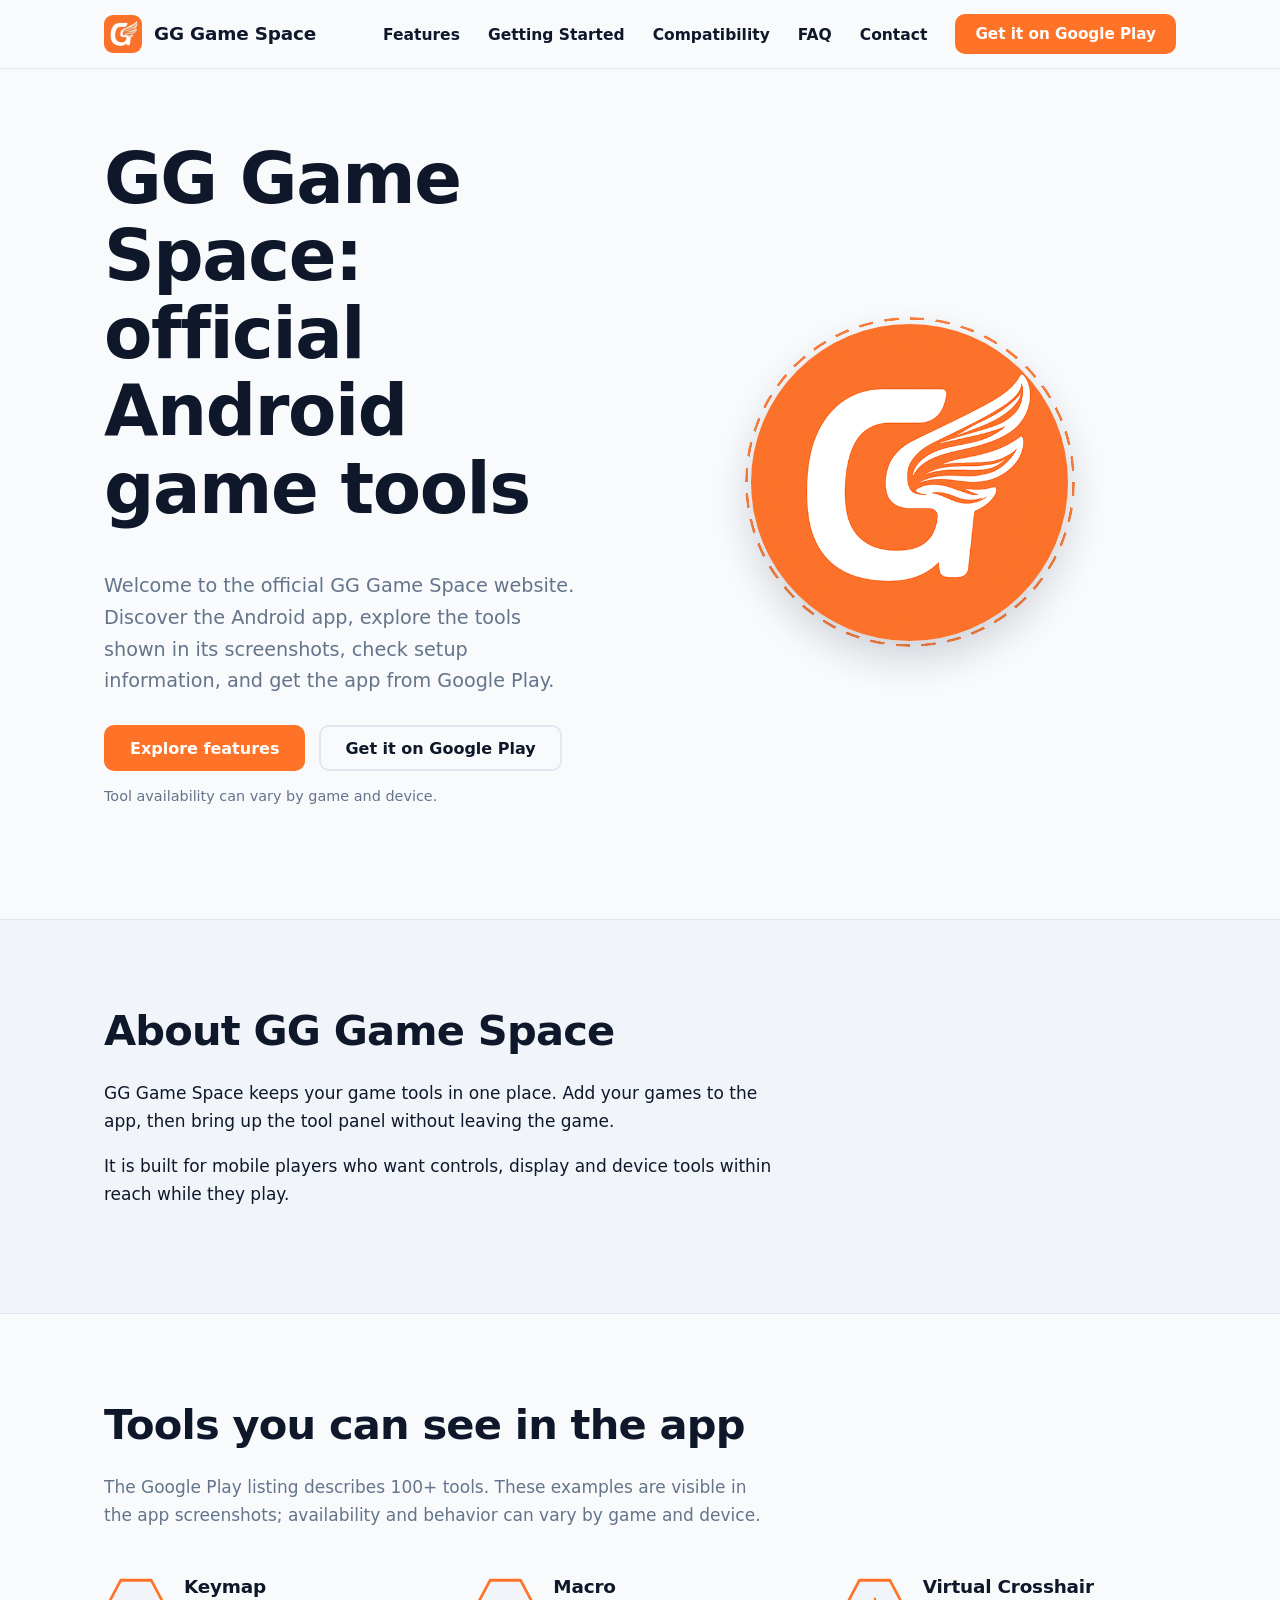
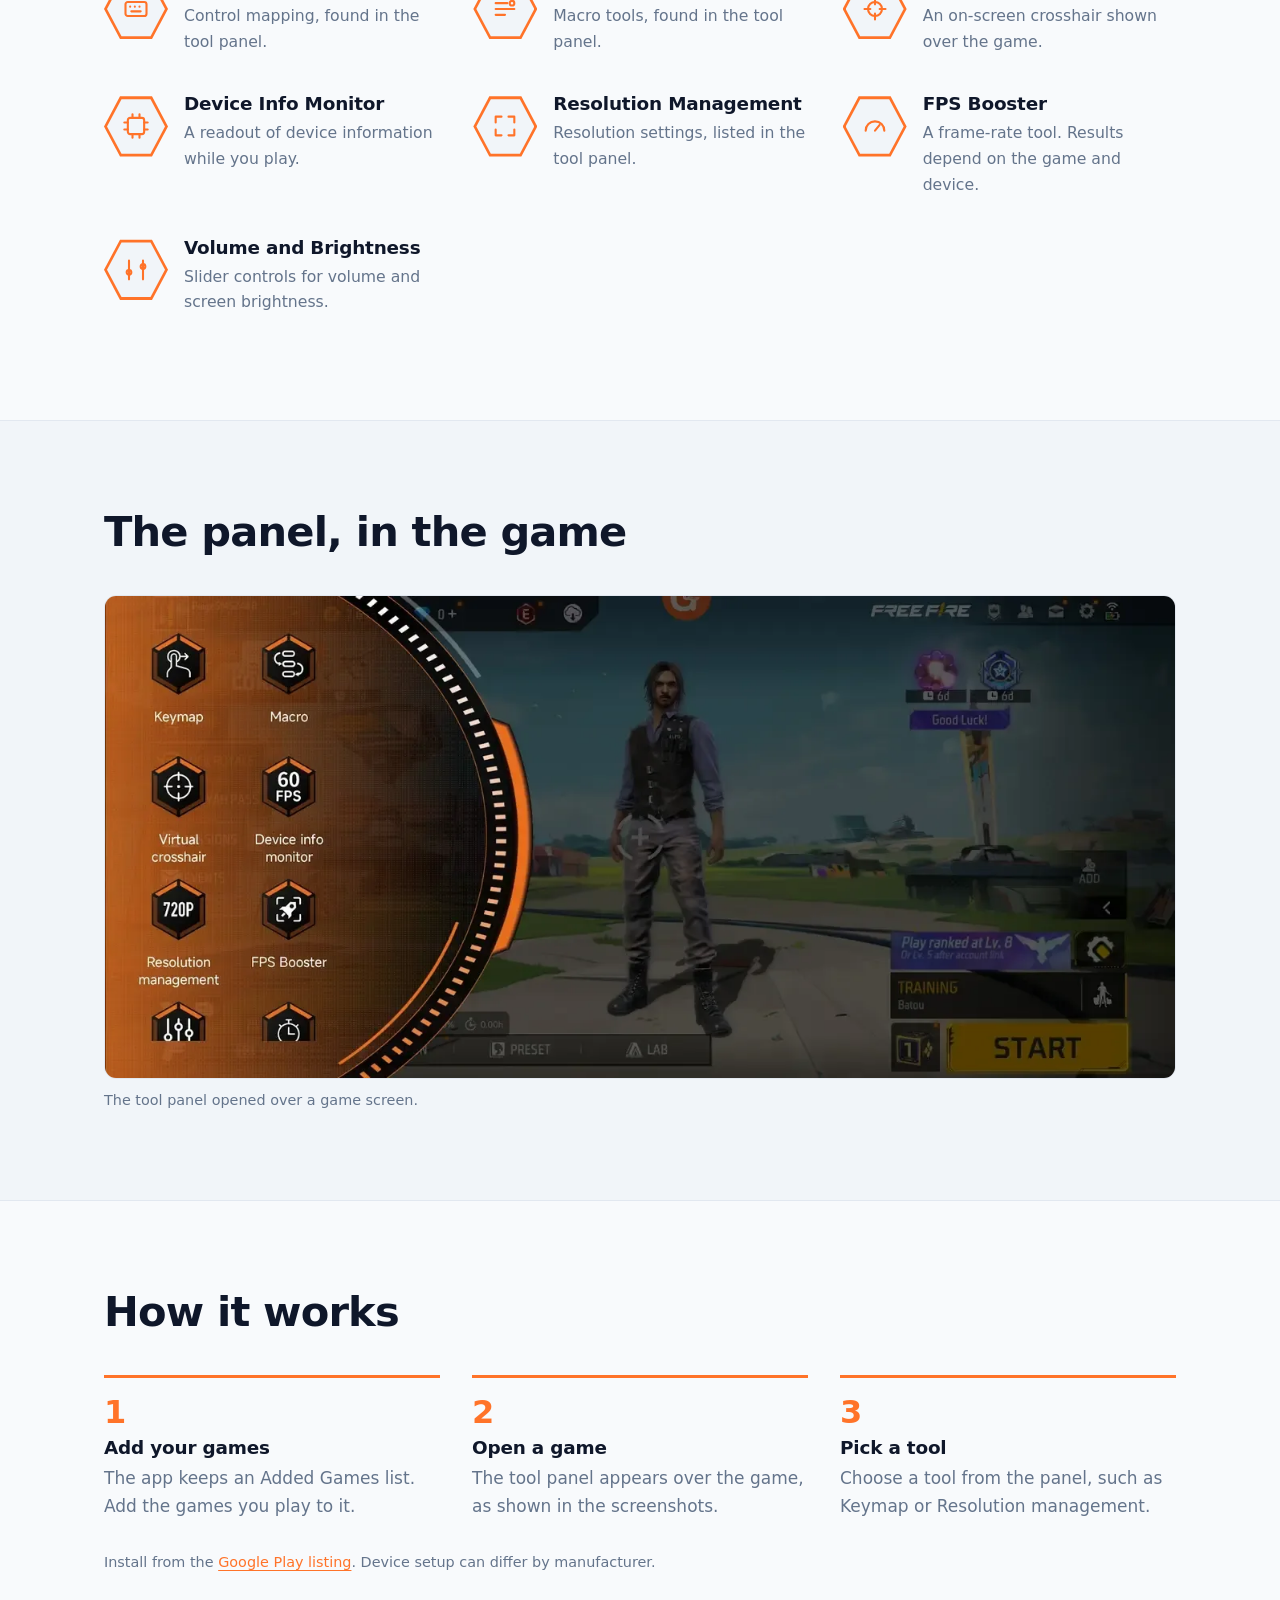
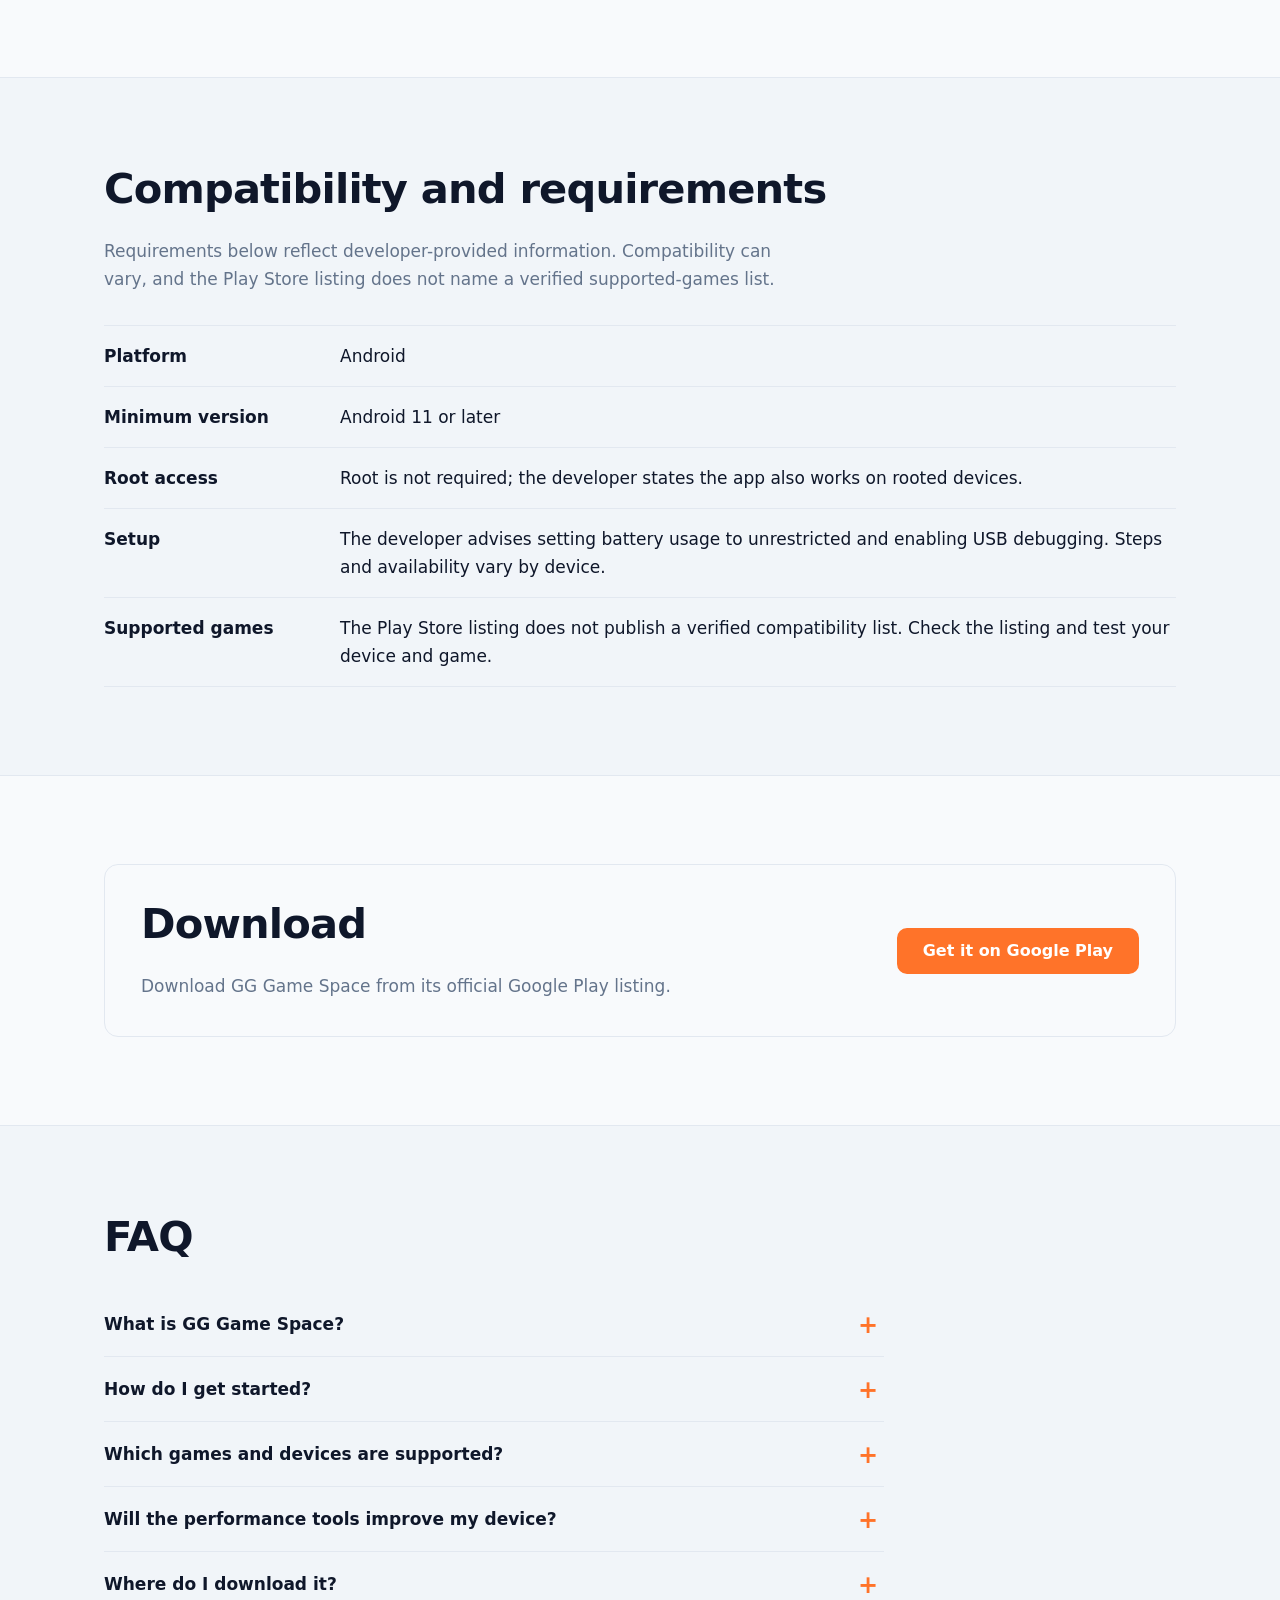
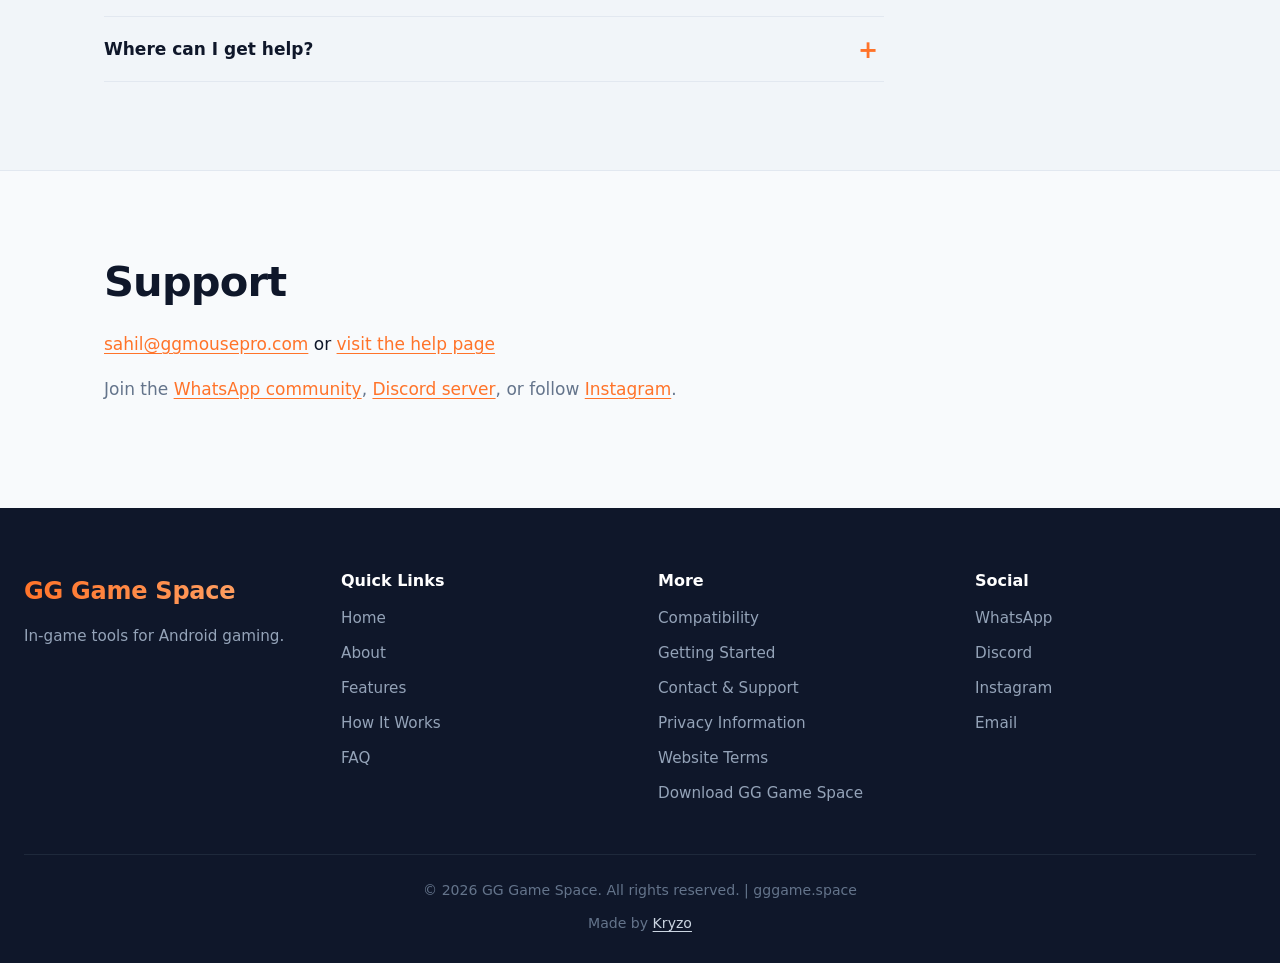
==== commit 8aa222e3: "Update index.html" ====
--- a/index.html
+++ b/index.html
@@ -58,7 +58,6 @@
         <a class="btn ghost" data-download href="https://play.google.com/store/apps/details?id=com.zjx.gamebox">Get it on Google Play</a>
       </div>
       <p class="note">Tool availability can vary by game and device.</p>
-      <p class="note hero-links"><a href="/features">Explore features</a><span aria-hidden="true">·</span><a href="/compatibility">Check compatibility</a><span aria-hidden="true">·</span><a href="/faq">Read FAQs</a></p>
     </div>
     <div class="ringbox">
       <img src="/assets/img/logo-512.png" width="512" height="512" fetchpriority="high" alt="GG Game Space logo">
--- a/assets/css/style.css
+++ b/assets/css/style.css
@@ -278,30 +278,34 @@
 
 .ringbox {
   position: relative;
-  padding: 34px
+  display: grid;
+  place-items: center;
+  width: 100%;
+  max-width: 480px;
+  aspect-ratio: 1;
+  justify-self: center
 }
 
 .ringbox::before {
   content: "";
   position: absolute;
-  left: 50%;
-  top: 50%;
-  width: 96%;
+  inset: 0;
+  width: calc(66% + 2.6%);
   aspect-ratio: 1;
-  margin: -48% 0 0 -48%;
+  margin: auto;
   border-radius: 50%;
   background: repeating-conic-gradient(var(--orange) 0 5deg, transparent 5deg 9deg);
-  -webkit-mask: radial-gradient(circle, transparent 66%, #000 66.5%, #000 70%, transparent 70.5%);
-  mask: radial-gradient(circle, transparent 66%, #000 66.5%, #000 70%, transparent 70.5%);
+  -webkit-mask: radial-gradient(circle closest-side, transparent calc(100% - 3px), #000 calc(100% - 2.5px), #000 100%, transparent calc(100% + .5px));
+  mask: radial-gradient(circle closest-side, transparent calc(100% - 3px), #000 calc(100% - 2.5px), #000 100%, transparent calc(100% + .5px));
   opacity: .9;
   animation: spin 90s linear infinite
 }
 
 .ringbox img {
   position: relative;
-  border-radius: 14px;
-  border: 1px solid var(--line);
-  box-shadow: 0 24px 60px rgba(15, 23, 42, .16)
+  width: 66%;
+  border-radius: 50%;
+  box-shadow: 0 16px 40px rgba(15, 23, 42, .18)
 }
 
 @keyframes spin {
@@ -324,7 +328,12 @@
   display: grid;
   grid-template-columns: 64px 1fr;
   gap: 16px;
-  align-items: start
+  align-items: start;
+  transition: transform .2s ease
+}
+
+.feat li:hover {
+  transform: translateY(-3px)
 }
 
 .hex {
@@ -333,7 +342,13 @@
   clip-path: var(--hex);
   background: var(--orange);
   display: grid;
-  place-items: center
+  place-items: center;
+  transition: box-shadow .2s ease, transform .2s ease
+}
+
+.feat li:hover .hex {
+  transform: scale(1.04);
+  box-shadow: 0 5px 14px rgba(224, 96, 26, .16)
 }
 
 .hex i {
@@ -557,11 +572,19 @@
 footer a {
   color: #94a3b8;
   text-decoration: none;
-  transition: color .2s
+  transition: color .2s, transform .2s
 }
 
 footer a:hover {
   color: #fff
+}
+
+footer li a {
+  display: inline-block
+}
+
+footer li a:hover {
+  transform: translateX(2px)
 }
 
 .footer-bottom {
@@ -610,6 +633,10 @@
     gap: 40px
   }
 
+  .hero .ringbox {
+    order: -1
+  }
+
   .feat, .steps {
     grid-template-columns: 1fr 1fr
   }
@@ -624,6 +651,35 @@
 }
 
 @media (max-width:720px) {
+  .wrap {
+    padding-right: 16px;
+    padding-left: 16px
+  }
+
+  section {
+    padding: 48px 0
+  }
+
+  .hero {
+    padding: 32px 0 56px
+  }
+
+  .hero .wrap {
+    gap: 20px
+  }
+
+  h1 {
+    font-size: clamp(2rem, 9vw, 2.6rem)
+  }
+
+  .hero p.lead {
+    font-size: 1.05rem
+  }
+
+  .cta .btn {
+    flex: 1 1 100%
+  }
+
   .menu-btn {
     display: block
   }
@@ -652,6 +708,13 @@
     border-bottom: 1px solid var(--line)
   }
 
+  .links li a.btn {
+    display: inline-flex;
+    width: 100%;
+    justify-content: center;
+    padding: 0 18px
+  }
+
   .links li:last-child a {
     border: 0;
     margin-top: 12px
@@ -666,14 +729,15 @@
     gap: 32px 20px
   }
 
+  .dl-box {
+    padding: 24px
+  }
+
   dl.spec div {
     grid-template-columns: 1fr;
     gap: 4px
   }
 
-  .ringbox {
-    padding: 18px
-  }
 }
 
 @media (prefers-reduced-motion:reduce) {
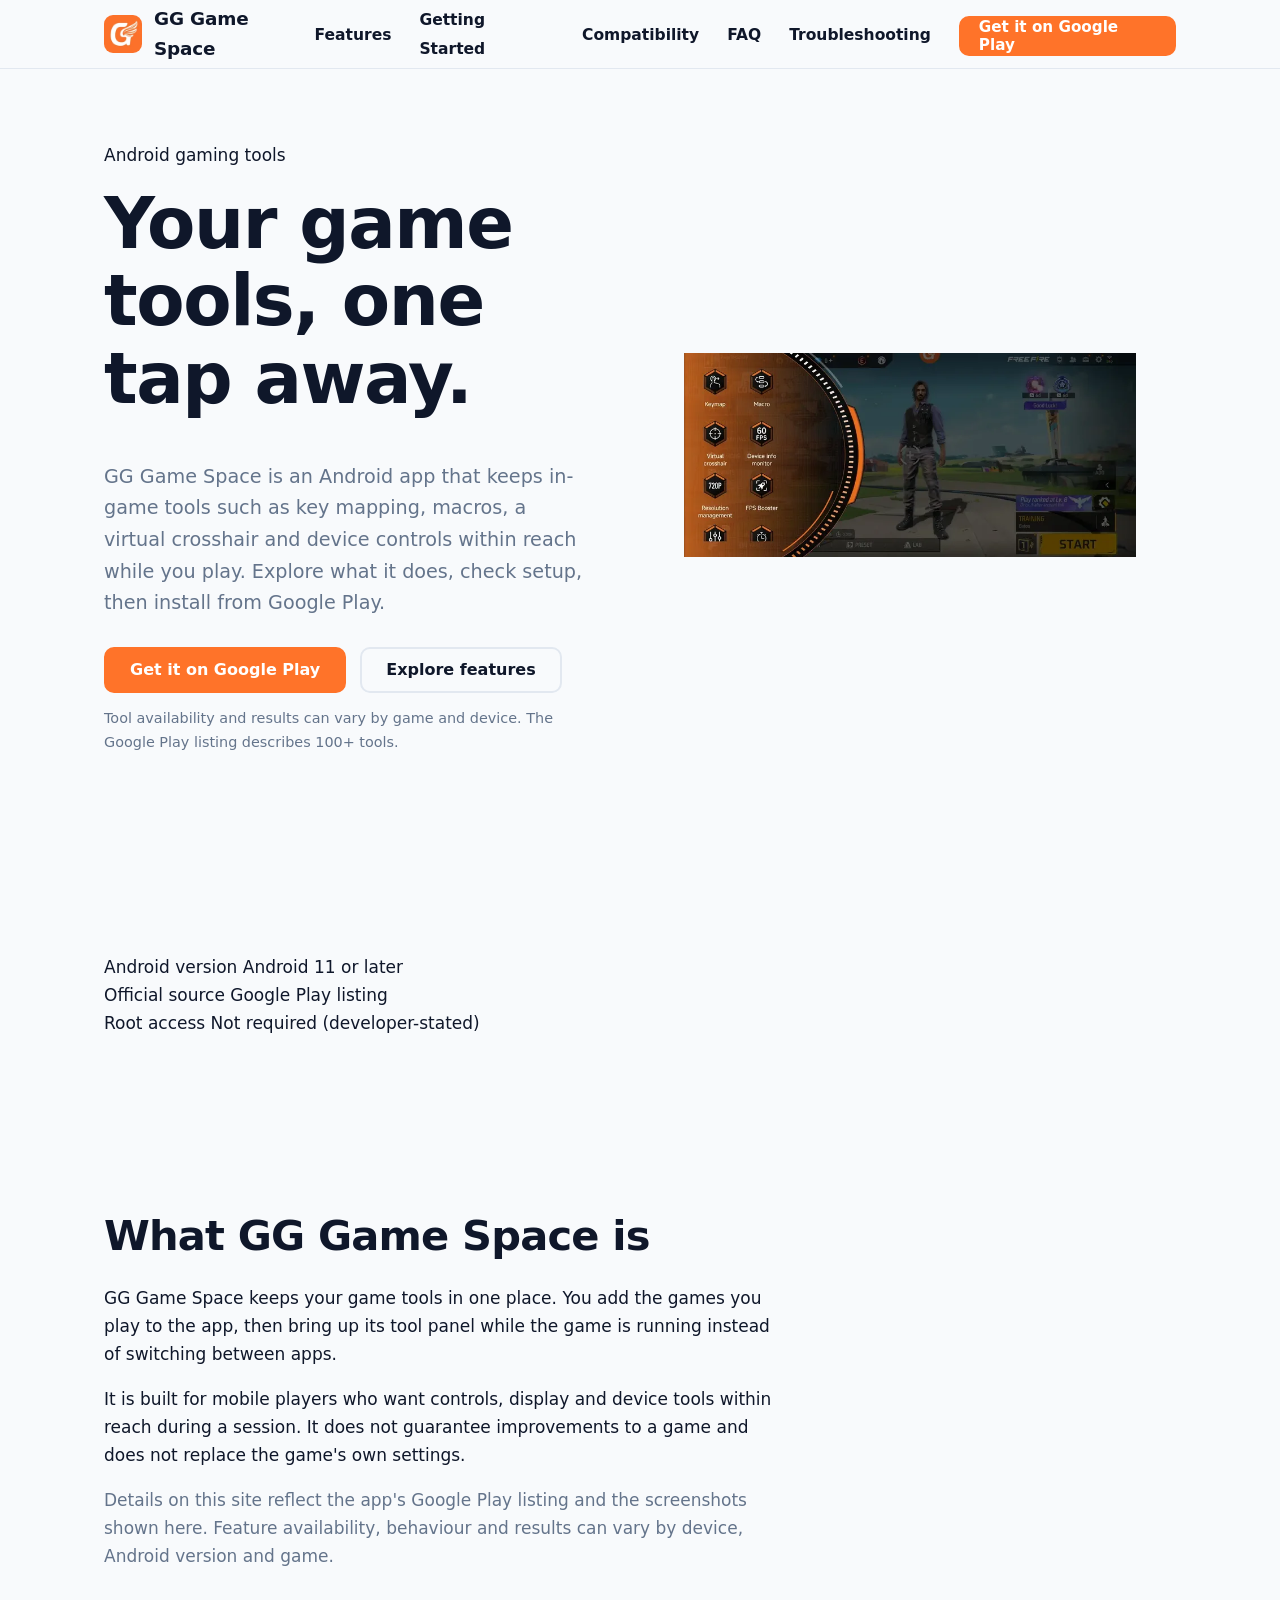
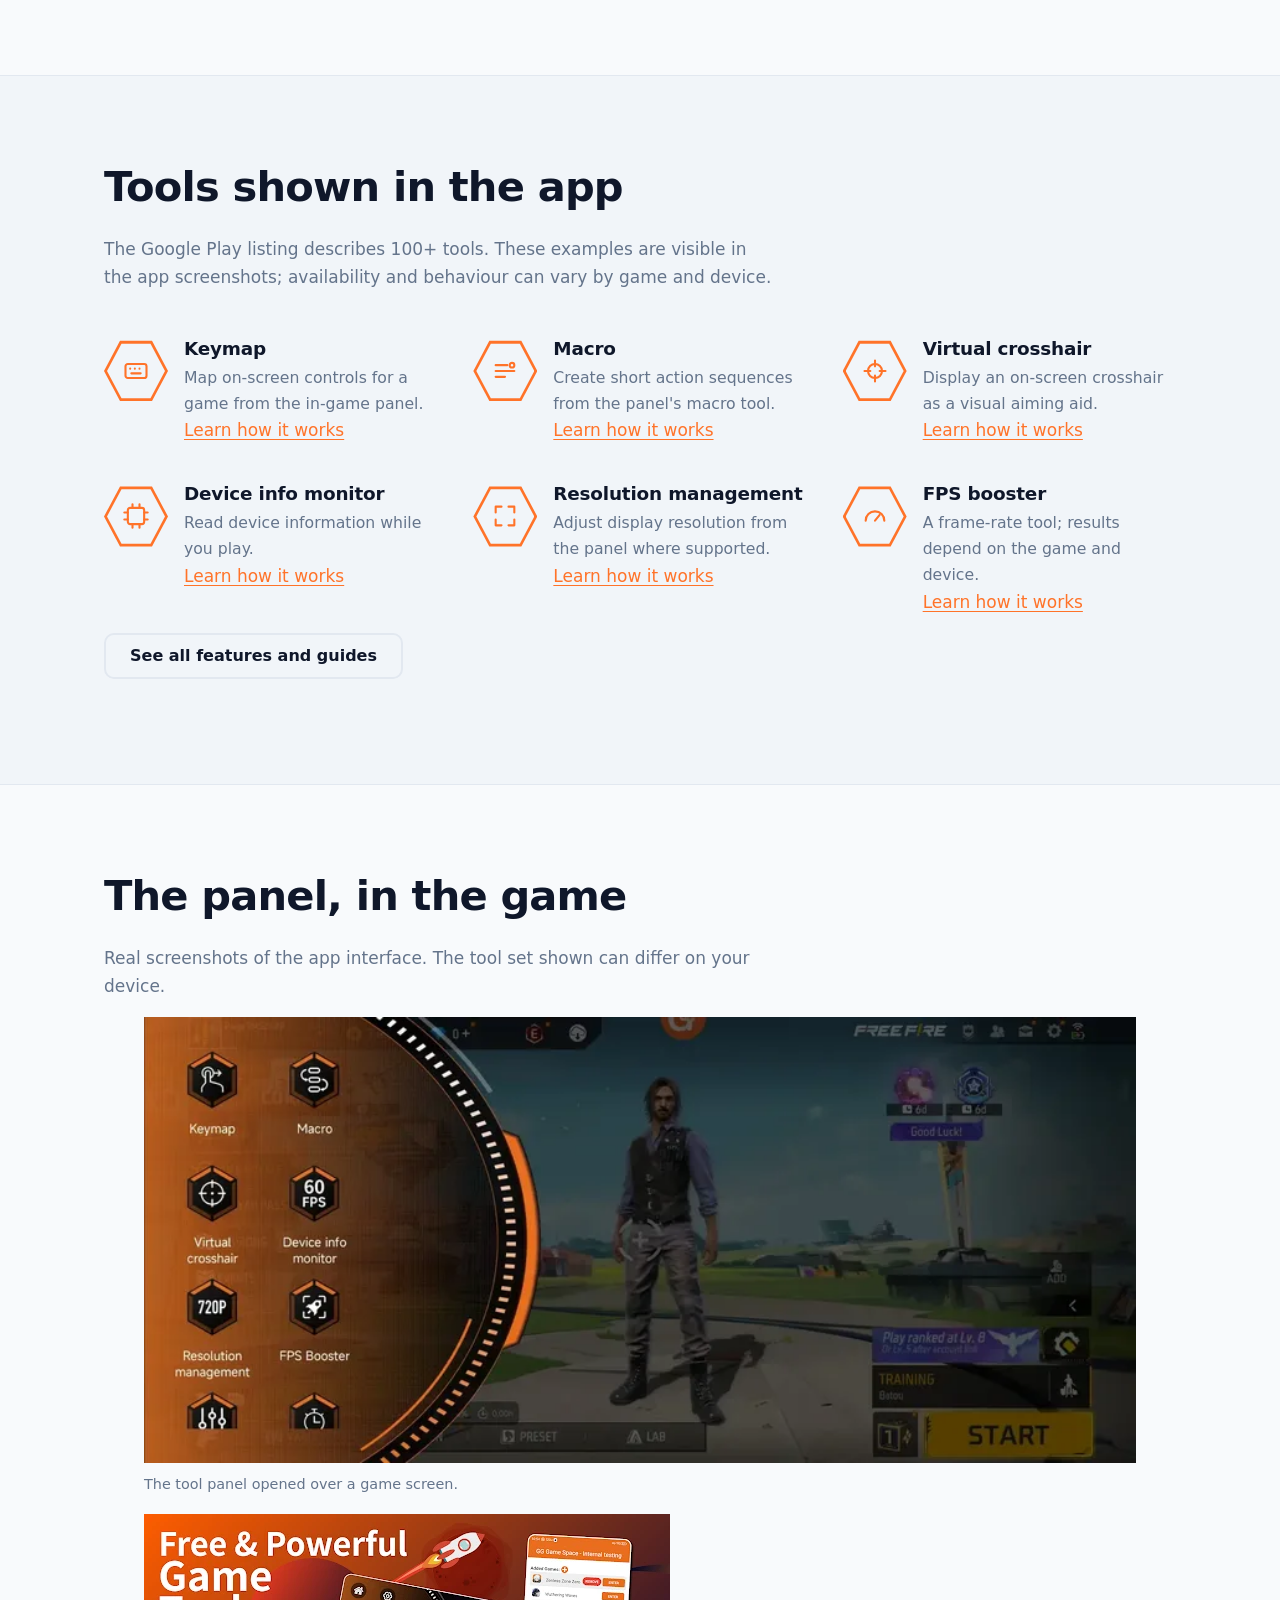
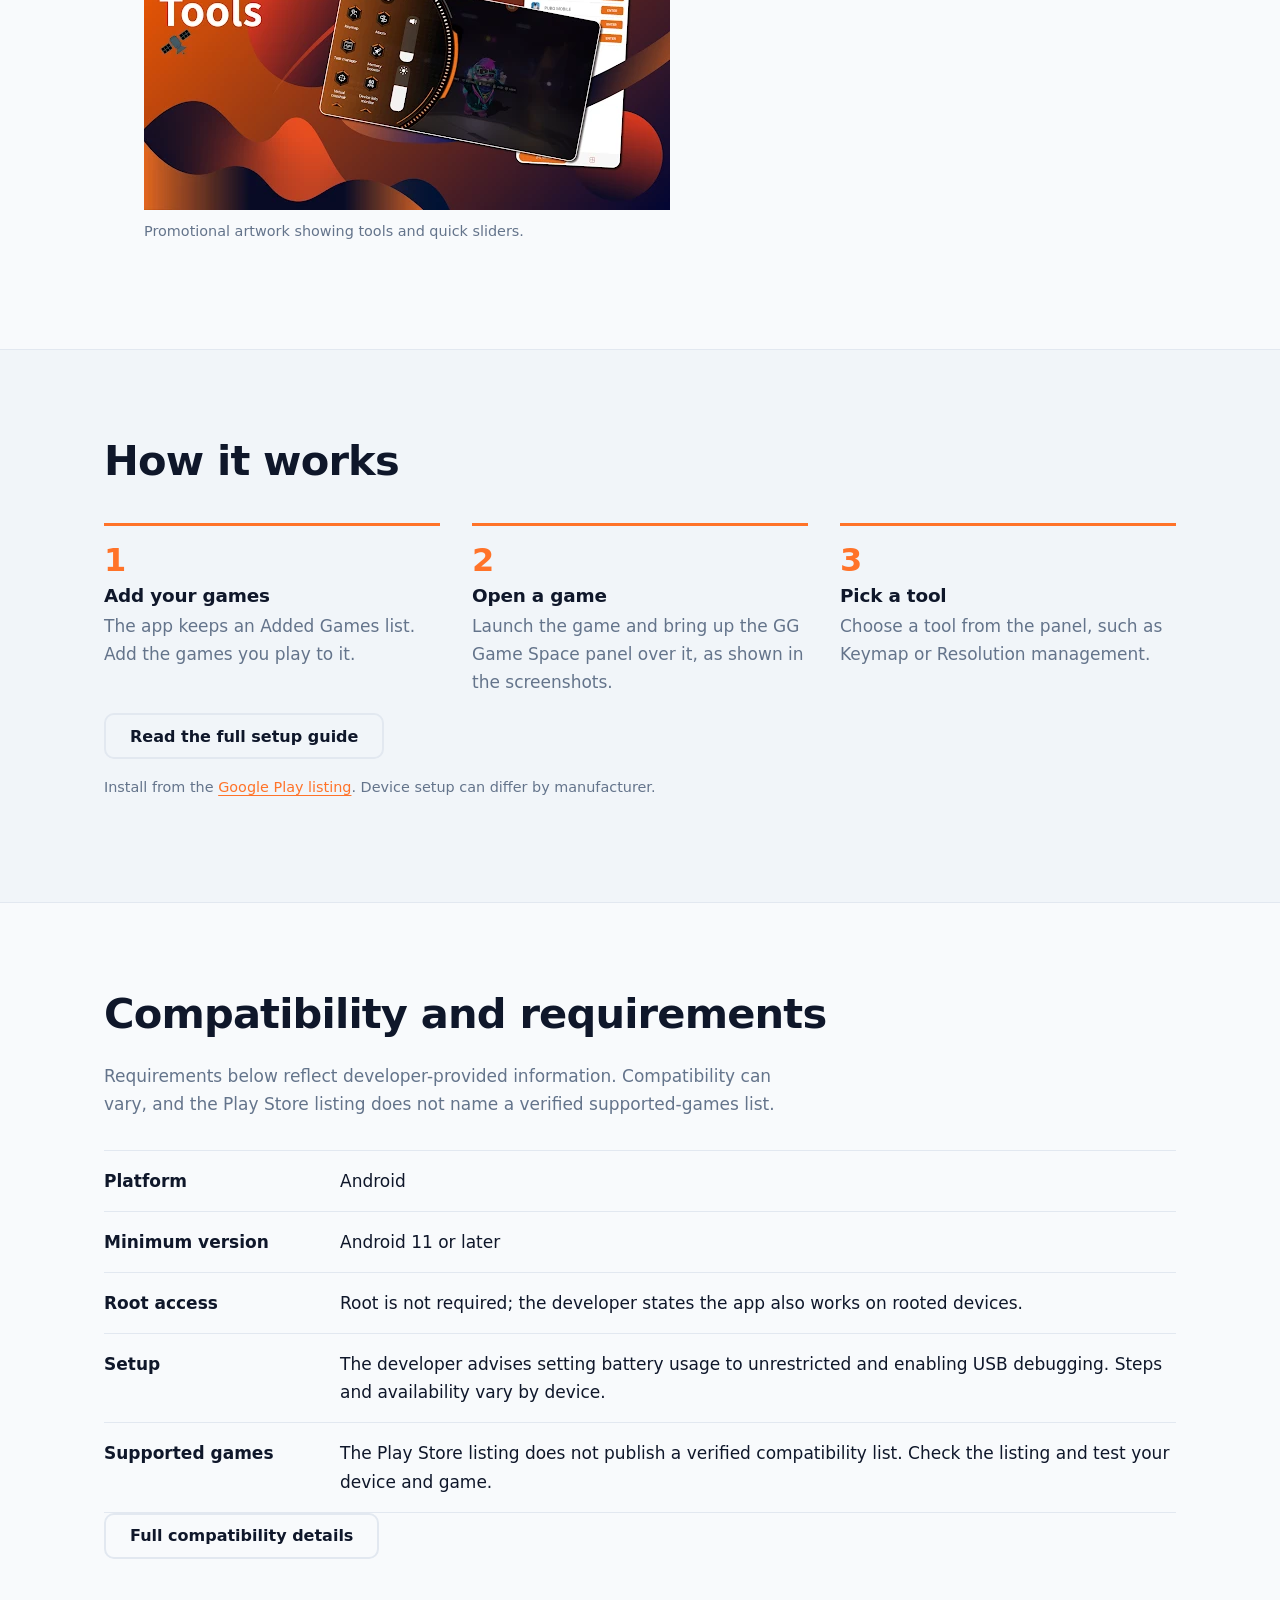
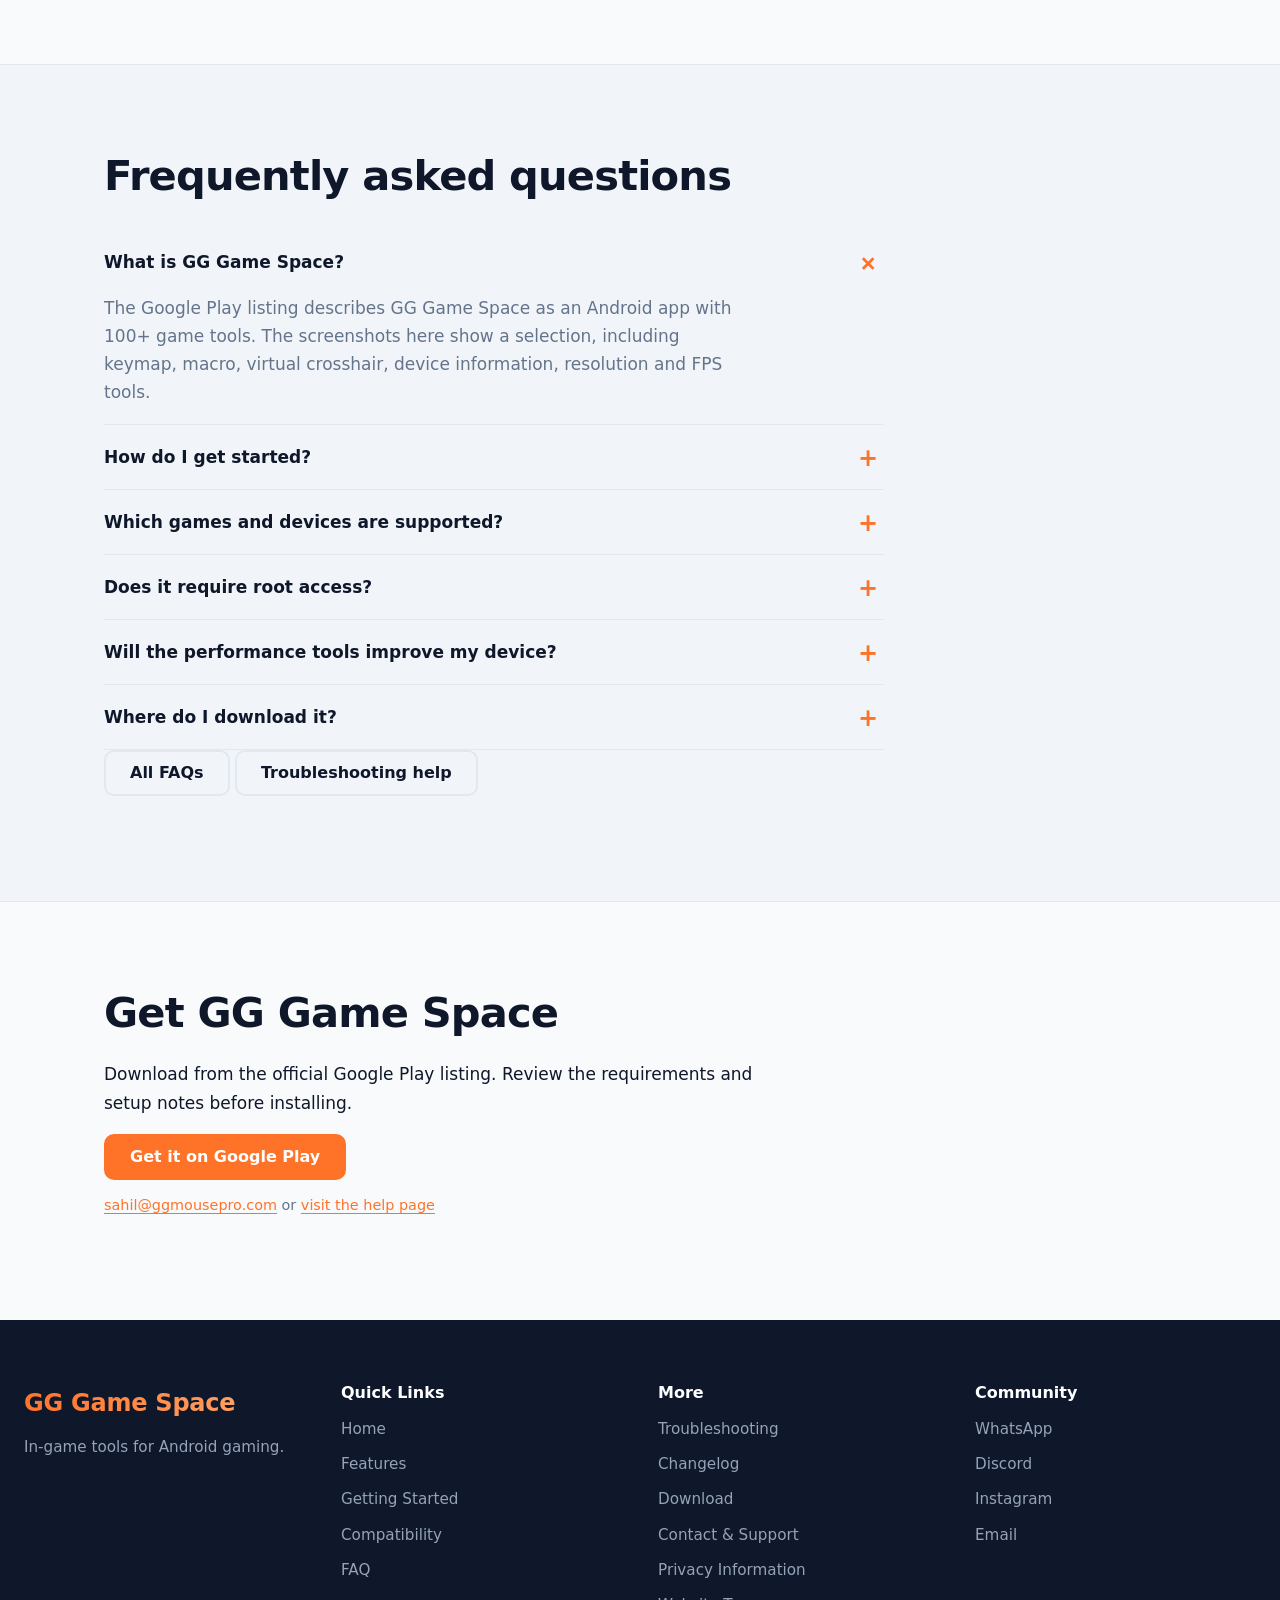
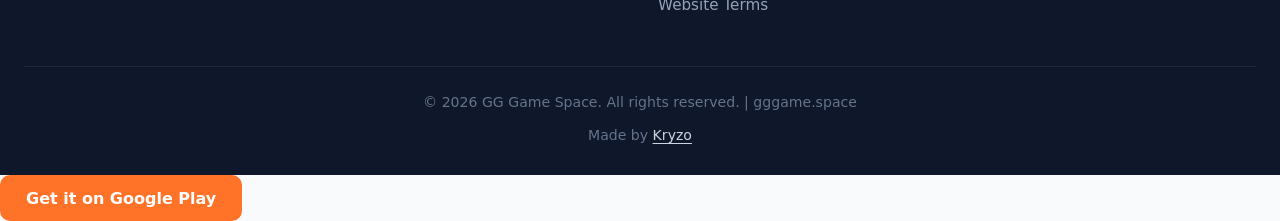
==== commit 3f1c3c82: "Add files via upload" ====
--- a/index.html
+++ b/index.html
@@ -3,28 +3,30 @@
 <head>
 <meta charset="utf-8">
 <meta name="viewport" content="width=device-width,initial-scale=1">
-<title>GG Game Space Official Website | Android Game Tools</title>
-<meta name="description" content="Visit the official GG Game Space website. Explore Android game tools, see app features and setup requirements, read FAQs, and download from Google Play.">
-<meta name="keywords" content="GG Game Space, GG Game Space app, GG Game Space download, GG Game Space latest version, how to use GG Game Space, GG Game Space no root, download GG Game Space from Google Play, Android gaming tools, game tools for Android, Android game panel, in-game game overlay, Android game keymapping, game macros, virtual crosshair, FPS tools, resolution control, device information monitor, volume and brightness controls, Android 11 game tools">
+<title>GG Game Space – Android Gaming Tools &amp; App</title>
+<meta name="description" content="Explore GG Game Space for Android gaming tools, including key mapping, macros, virtual crosshair and device controls. Check setup and compatibility, then download from Google Play.">
+<meta name="keywords" content="GG Game Space, GG Game Space app, GG Game Space download, how to use GG Game Space, Android gaming tools, game tools for Android, Android game panel, in-game overlay, Android game keymapping, game macros, virtual crosshair, FPS tools, resolution control, device information monitor, Android 11 game tools">
 <link rel="canonical" href="https://www.gggame.space/">
-<meta name="theme-color" content="#f8fafc">
+<meta name="theme-color" content="#070b14">
 <link rel="icon" href="/favicon.ico" sizes="32x32">
 <link rel="icon" type="image/png" href="/assets/img/favicon-32.png">
 <link rel="apple-touch-icon" href="/assets/img/apple-touch-icon.png">
+<meta name="google-site-verification" content="CCoXSonNnvPulc0QqVPy1kR3Wsw9ihYD5tL5jIRMgy8" />
 <meta property="og:type" content="website">
 <meta property="og:site_name" content="GG Game Space">
-<meta property="og:title" content="GG Game Space Official Website">
-<meta property="og:description" content="Explore GG Game Space Android game tools, setup information, compatibility and the official Google Play download.">
+<meta property="og:locale" content="en">
+<meta property="og:title" content="GG Game Space – Android Gaming Tools &amp; App">
+<meta property="og:description" content="Explore GG Game Space Android gaming tools, setup information, compatibility notes and the official Google Play download.">
 <meta property="og:url" content="https://www.gggame.space/">
 <meta property="og:image" content="https://www.gggame.space/assets/img/og-image.jpg">
-<meta property="og:image:width" content="1200">
-<meta property="og:image:height" content="630">
+<meta property="og:image:width" content="1733">
+<meta property="og:image:height" content="907">
 <meta property="og:image:alt" content="GG Game Space logo next to the in-game tool panel">
 <meta name="twitter:card" content="summary_large_image">
-<meta name="twitter:title" content="GG Game Space Official Website">
-<meta name="twitter:description" content="Explore GG Game Space Android game tools, setup information, compatibility and the official Google Play download.">
+<meta name="twitter:title" content="GG Game Space – Android Gaming Tools &amp; App">
+<meta name="twitter:description" content="Explore GG Game Space Android gaming tools, setup information, compatibility notes and the official Google Play download.">
 <meta name="twitter:image" content="https://www.gggame.space/assets/img/og-image.jpg">
-<script type="application/ld+json">{"@context":"https://schema.org","@graph":[{"@type":"WebSite","@id":"https://www.gggame.space/#website","name":"GG Game Space Official Website","url":"https://www.gggame.space/","inLanguage":"en"},{"@type":"SoftwareApplication","@id":"https://www.gggame.space/#app","name":"GG Game Space","url":"https://www.gggame.space/","sameAs":"https://play.google.com/store/apps/details?id=com.zjx.gamebox","applicationCategory":"GameApplication","operatingSystem":"Android 11 and later","description":"Android game-tools app whose Google Play listing describes 100+ tools. Features and compatibility vary by device and game.","downloadUrl":"https://play.google.com/store/apps/details?id=com.zjx.gamebox","image":"https://www.gggame.space/assets/img/app-promo.webp"}]}</script>
+<script type="application/ld+json">{"@context":"https://schema.org","@graph":[{"@type":"WebSite","@id":"https://www.gggame.space/#website","name":"GG Game Space Official Website","url":"https://www.gggame.space/","inLanguage":"en","publisher":{"@id":"https://www.gggame.space/#org"}},{"@type":"Organization","@id":"https://www.gggame.space/#org","name":"GG Game Space","url":"https://www.gggame.space/","logo":{"@type":"ImageObject","url":"https://www.gggame.space/assets/img/logo-512.png","width":512,"height":512},"sameAs":["https://play.google.com/store/apps/details?id=com.zjx.gamebox","https://www.instagram.com/gg_gaming_apps2/"]},{"@type":"SoftwareApplication","@id":"https://www.gggame.space/#app","name":"GG Game Space","url":"https://www.gggame.space/","sameAs":"https://play.google.com/store/apps/details?id=com.zjx.gamebox","applicationCategory":"GameApplication","applicationSubCategory":"UtilitiesApplication","operatingSystem":"Android 11 and later","description":"Android game-tools app whose Google Play listing describes 100+ tools, including key mapping, macros, virtual crosshair, device monitoring, resolution and FPS-related tools. Features and compatibility vary by device and game.","downloadUrl":"https://play.google.com/store/apps/details?id=com.zjx.gamebox","installUrl":"https://play.google.com/store/apps/details?id=com.zjx.gamebox","image":"https://www.gggame.space/assets/img/app-promo.webp","screenshot":"https://www.gggame.space/assets/img/app-panel.webp"}]}</script>
 <link rel="stylesheet" href="/assets/css/style.css">
 </head>
 <body>
@@ -41,7 +43,7 @@
       <li><a href="/getting-started">Getting Started</a></li>
       <li><a href="/compatibility">Compatibility</a></li>
       <li><a href="/faq">FAQ</a></li>
-      <li><a href="/contact">Contact</a></li>
+      <li><a href="/troubleshooting">Troubleshooting</a></li>
       <li><a class="btn sm" data-download href="https://play.google.com/store/apps/details?id=com.zjx.gamebox">Download</a></li>
     </ul>
   </div>
@@ -51,71 +53,121 @@
 <section class="hero">
   <div class="wrap">
     <div>
-      <h1>GG Game Space: official Android game tools</h1>
-      <p class="lead">Welcome to the official GG Game Space website. Discover the Android app, explore the tools shown in its screenshots, check setup information, and get the app from Google Play.</p>
+      <p class="eyebrow">Android gaming tools</p>
+      <h1>Your game tools, <span class="hl">one tap away.</span></h1>
+      <p class="lead">GG Game Space is an Android app that keeps in-game tools such as key mapping, macros, a virtual crosshair and device controls within reach while you play. Explore what it does, check setup, then install from Google Play.</p>
       <div class="cta">
-        <a class="btn" href="#features">Explore features</a>
-        <a class="btn ghost" data-download href="https://play.google.com/store/apps/details?id=com.zjx.gamebox">Get it on Google Play</a>
-      </div>
-      <p class="note">Tool availability can vary by game and device.</p>
-    </div>
-    <div class="ringbox">
-      <img src="/assets/img/logo-512.png" width="512" height="512" fetchpriority="high" alt="GG Game Space logo">
-    </div>
-  </div>
-</section>
-
-<section id="about" class="tint">
-  <div class="wrap">
-    <div>
-      <h2>About GG Game Space</h2>
-      <p>GG Game Space keeps your game tools in one place. Add your games to the app, then bring up the tool panel without leaving the game.</p>
-      <p>It is built for mobile players who want controls, display and device tools within reach while they play.</p>
-    </div>
-  </div>
-</section>
-
-<section id="features">
-  <div class="wrap">
-    <h2>Tools you can see in the app</h2>
-    <p class="muted">The Google Play listing describes 100+ tools. These examples are visible in the app screenshots; availability and behavior can vary by game and device.</p>
+        <a class="btn" data-download data-download-label href="https://play.google.com/store/apps/details?id=com.zjx.gamebox">Get it on Google Play</a>
+        <a class="btn ghost" href="#features">Explore features</a>
+      </div>
+      <p class="note">Tool availability and results can vary by game and device. The Google Play listing describes 100+ tools.</p>
+    </div>
+    <figure class="device">
+      <img src="/assets/img/app-panel.webp"
+           srcset="/assets/img/app-panel-800.webp 800w, /assets/img/app-panel.webp 1333w"
+           sizes="(max-width:900px) 92vw, 520px"
+           width="1333" height="600" fetchpriority="high" decoding="async"
+           alt="GG Game Space in-game tool panel shown over a mobile game, listing Keymap, Macro, Virtual crosshair, Device info monitor, Resolution management and FPS Booster">
+    </figure>
+  </div>
+</section>
+
+<section class="trust" aria-label="Requirements and official source">
+  <div class="wrap">
+    <div>
+      <span class="t-label">Android version</span>
+      <span class="t-value">Android 11 or later</span>
+    </div>
+    <div>
+      <span class="t-label">Official source</span>
+      <span class="t-value">Google Play listing</span>
+    </div>
+    <div>
+      <span class="t-label">Root access</span>
+      <span class="t-value">Not required (developer-stated)</span>
+    </div>
+  </div>
+</section>
+
+<section id="about">
+  <div class="wrap">
+    <h2>What GG Game Space is</h2>
+    <p>GG Game Space keeps your game tools in one place. You add the games you play to the app, then bring up its tool panel while the game is running instead of switching between apps.</p>
+    <p>It is built for mobile players who want controls, display and device tools within reach during a session. It does not guarantee improvements to a game and does not replace the game's own settings.</p>
+    <p class="muted">Details on this site reflect the app's Google Play listing and the screenshots shown here. Feature availability, behaviour and results can vary by device, Android version and game.</p>
+  </div>
+</section>
+
+<section id="features" class="tint">
+  <div class="wrap">
+    <h2>Tools shown in the app</h2>
+    <p class="muted">The Google Play listing describes 100+ tools. These examples are visible in the app screenshots; availability and behaviour can vary by game and device.</p>
     <ul class="feat">
-      <li><span class="hex"><i><svg viewBox="0 0 24 24"><rect x="3" y="6" width="18" height="12" rx="2"/><path d="M7 10h.01M11 10h.01M15 10h.01M8 14h8"/></svg></i></span><div><h3>Keymap</h3><p>Control mapping, found in the tool panel.</p></div></li>
-      <li><span class="hex"><i><svg viewBox="0 0 24 24"><path d="M4 7h10M4 12h16M4 17h8"/><circle cx="18" cy="7" r="2"/></svg></i></span><div><h3>Macro</h3><p>Macro tools, found in the tool panel.</p></div></li>
-      <li><span class="hex"><i><svg viewBox="0 0 24 24"><circle cx="12" cy="12" r="6"/><path d="M12 3v5M12 16v5M3 12h5M16 12h5"/></svg></i></span><div><h3>Virtual Crosshair</h3><p>An on-screen crosshair shown over the game.</p></div></li>
-      <li><span class="hex"><i><svg viewBox="0 0 24 24"><rect x="5" y="5" width="14" height="14" rx="2"/><path d="M9 2v3M15 2v3M9 19v3M15 19v3M2 9h3M2 15h3M19 9h3M19 15h3"/></svg></i></span><div><h3>Device Info Monitor</h3><p>A readout of device information while you play.</p></div></li>
-      <li><span class="hex"><i><svg viewBox="0 0 24 24"><path d="M4 9V4h5M20 9V4h-5M4 15v5h5M20 15v5h-5"/></svg></i></span><div><h3>Resolution Management</h3><p>Resolution settings, listed in the tool panel.</p></div></li>
-      <li><span class="hex"><i><svg viewBox="0 0 24 24"><path d="M4 16a8 8 0 1 1 16 0"/><path d="M12 16l4-5"/></svg></i></span><div><h3>FPS Booster</h3><p>A frame-rate tool. Results depend on the game and device.</p></div></li>
-      <li><span class="hex"><i><svg viewBox="0 0 24 24"><path d="M6 4v16M18 4v16"/><circle cx="6" cy="14" r="2"/><circle cx="18" cy="9" r="2"/></svg></i></span><div><h3>Volume and Brightness</h3><p>Slider controls for volume and screen brightness.</p></div></li>
+      <li>
+        <span class="hex"><i><svg viewBox="0 0 24 24" aria-hidden="true"><rect x="3" y="6" width="18" height="12" rx="2"/><path d="M7 10h.01M11 10h.01M15 10h.01M8 14h8"/></svg></i></span>
+        <div><h3>Keymap</h3><p>Map on-screen controls for a game from the in-game panel.</p><a class="learn" href="/features#keymap">Learn how it works</a></div>
+      </li>
+      <li>
+        <span class="hex"><i><svg viewBox="0 0 24 24" aria-hidden="true"><path d="M4 7h10M4 12h16M4 17h8"/><circle cx="18" cy="7" r="2"/></svg></i></span>
+        <div><h3>Macro</h3><p>Create short action sequences from the panel's macro tool.</p><a class="learn" href="/features#macro">Learn how it works</a></div>
+      </li>
+      <li>
+        <span class="hex"><i><svg viewBox="0 0 24 24" aria-hidden="true"><circle cx="12" cy="12" r="6"/><path d="M12 3v5M12 16v5M3 12h5M16 12h5"/></svg></i></span>
+        <div><h3>Virtual crosshair</h3><p>Display an on-screen crosshair as a visual aiming aid.</p><a class="learn" href="/features#crosshair">Learn how it works</a></div>
+      </li>
+      <li>
+        <span class="hex"><i><svg viewBox="0 0 24 24" aria-hidden="true"><rect x="5" y="5" width="14" height="14" rx="2"/><path d="M9 2v3M15 2v3M9 19v3M15 19v3M2 9h3M2 15h3M19 9h3M19 15h3"/></svg></i></span>
+        <div><h3>Device info monitor</h3><p>Read device information while you play.</p><a class="learn" href="/features#device">Learn how it works</a></div>
+      </li>
+      <li>
+        <span class="hex"><i><svg viewBox="0 0 24 24" aria-hidden="true"><path d="M4 9V4h5M20 9V4h-5M4 15v5h5M20 15v5h-5"/></svg></i></span>
+        <div><h3>Resolution management</h3><p>Adjust display resolution from the panel where supported.</p><a class="learn" href="/features#resolution">Learn how it works</a></div>
+      </li>
+      <li>
+        <span class="hex"><i><svg viewBox="0 0 24 24" aria-hidden="true"><path d="M4 16a8 8 0 1 1 16 0"/><path d="M12 16l4-5"/></svg></i></span>
+        <div><h3>FPS booster</h3><p>A frame-rate tool; results depend on the game and device.</p><a class="learn" href="/features#fps">Learn how it works</a></div>
+      </li>
     </ul>
-  </div>
-</section>
-
-<section id="showcase" class="tint">
+    <p class="lead-row"><a class="btn ghost" href="/features">See all features and guides</a></p>
+  </div>
+</section>
+
+<section id="showcase">
   <div class="wrap">
     <h2>The panel, in the game</h2>
-    <div class="shots">
+    <p class="muted">Real screenshots of the app interface. The tool set shown can differ on your device.</p>
+    <div class="cards">
       <figure>
-        <img src="/assets/img/app-panel.webp" width="1333" height="600" loading="lazy" sizes="(max-width:900px) 100vw, 640px" alt="GG Game Space tool panel over a game lobby, listing Keymap, Macro, Virtual crosshair, Device info monitor, Resolution management and FPS Booster">
+        <img src="/assets/img/app-panel.webp"
+             srcset="/assets/img/app-panel-800.webp 800w, /assets/img/app-panel.webp 1333w"
+             sizes="(max-width:900px) 100vw, 560px"
+             width="1333" height="600" loading="lazy" decoding="async"
+             alt="GG Game Space tool panel opened over a game lobby">
         <figcaption>The tool panel opened over a game screen.</figcaption>
       </figure>
-    </div>
-  </div>
-</section>
-
-<section id="how-it-works">
+      <figure>
+        <img src="/assets/img/app-promo.webp" width="526" height="296" loading="lazy" decoding="async"
+             alt="GG Game Space promotional graphic showing the in-game tools and sliders">
+        <figcaption>Promotional artwork showing tools and quick sliders.</figcaption>
+      </figure>
+    </div>
+  </div>
+</section>
+
+<section id="how-it-works" class="tint">
   <div class="wrap">
     <h2>How it works</h2>
     <ol class="steps">
       <li><h3>Add your games</h3><p>The app keeps an Added Games list. Add the games you play to it.</p></li>
-      <li><h3>Open a game</h3><p>The tool panel appears over the game, as shown in the screenshots.</p></li>
+      <li><h3>Open a game</h3><p>Launch the game and bring up the GG Game Space panel over it, as shown in the screenshots.</p></li>
       <li><h3>Pick a tool</h3><p>Choose a tool from the panel, such as Keymap or Resolution management.</p></li>
     </ol>
+    <p class="lead-row"><a class="btn ghost" href="/getting-started">Read the full setup guide</a></p>
     <p class="note">Install from the <a href="https://play.google.com/store/apps/details?id=com.zjx.gamebox" target="_blank" rel="noopener noreferrer">Google Play listing</a>. Device setup can differ by manufacturer.</p>
   </div>
 </section>
 
-<section id="compatibility" class="tint">
+<section id="compatibility">
   <div class="wrap">
     <h2>Compatibility and requirements</h2>
     <p class="muted">Requirements below reflect developer-provided information. Compatibility can vary, and the Play Store listing does not name a verified supported-games list.</p>
@@ -126,40 +178,35 @@
       <div><dt>Setup</dt><dd data-cfg="permissions">The developer advises setting battery usage to unrestricted and enabling USB debugging. Steps and availability vary by device.</dd></div>
       <div><dt>Supported games</dt><dd data-cfg="supportedGames">The Play Store listing does not publish a verified compatibility list. Check the listing and test your device and game.</dd></div>
     </dl>
+    <p class="lead-row"><a class="btn ghost" href="/compatibility">Full compatibility details</a></p>
+  </div>
+</section>
+
+<section id="faq" class="tint">
+  <div class="wrap">
+    <h2>Frequently asked questions</h2>
+    <div class="faq">
+      <details open><summary>What is GG Game Space?</summary><p>The Google Play listing describes GG Game Space as an Android app with 100+ game tools. The screenshots here show a selection, including keymap, macro, virtual crosshair, device information, resolution and FPS tools.</p></details>
+      <details><summary>How do I get started?</summary><p>Install from <a href="https://play.google.com/store/apps/details?id=com.zjx.gamebox" target="_blank" rel="noopener noreferrer">Google Play</a>, add games in the app, then open a game to access its panel. See the <a href="/getting-started">setup guide</a> for the step-by-step flow.</p></details>
+      <details><summary>Which games and devices are supported?</summary><p>The Play Store listing does not publish a verified compatibility list. The app requires Android 11 or later according to the developer; support can still vary by game and device. See <a href="/compatibility">compatibility notes</a>.</p></details>
+      <details><summary>Does it require root access?</summary><p>No root access is required according to the developer. Rooted-device behaviour and individual features may still vary.</p></details>
+      <details><summary>Will the performance tools improve my device?</summary><p>Results depend on the game and device. The listing does not provide performance guarantees or benchmarks.</p></details>
+      <details><summary>Where do I download it?</summary><p>Use the <a href="/download">official Google Play download page</a>. Avoid third-party APK mirrors.</p></details>
+    </div>
+    <p class="lead-row"><a class="btn ghost" href="/faq">All FAQs</a> <a class="btn ghost" href="/troubleshooting">Troubleshooting help</a></p>
   </div>
 </section>
 
 <section id="download">
   <div class="wrap">
-    <div class="dl-box">
+    <div class="band">
       <div>
-        <h2>Download</h2>
-        <p class="muted">Download GG Game Space from its official Google Play listing.</p>
-      </div>
-      <a class="btn" data-download href="https://play.google.com/store/apps/details?id=com.zjx.gamebox">Get it on Google Play</a>
-    </div>
-  </div>
-</section>
-
-<section id="faq" class="tint">
-  <div class="wrap">
-    <h2>FAQ</h2>
-    <div class="faq">
-      <details><summary>What is GG Game Space?</summary><p>The Google Play listing describes GG Game Space as an app with 100+ game tools. The screenshots on this page show a selection, including keymap, macro, virtual crosshair, device information, resolution and FPS tools.</p></details>
-      <details><summary>How do I get started?</summary><p>Install from <a href="https://play.google.com/store/apps/details?id=com.zjx.gamebox" target="_blank" rel="noopener noreferrer">Google Play</a>, add games in the app, then open a game to access its panel. Setup requirements can vary by device.</p></details>
-      <details><summary>Which games and devices are supported?</summary><p>The Play Store listing does not publish a verified compatibility list. The app requires Android 11 or later according to the developer; support can still vary by game and device.</p></details>
-      <details><summary>Will the performance tools improve my device?</summary><p>Results depend on the game and device. The listing does not provide performance guarantees or benchmarks.</p></details>
-      <details><summary>Where do I download it?</summary><p>Use the <a href="https://play.google.com/store/apps/details?id=com.zjx.gamebox" target="_blank" rel="noopener noreferrer">GG Game Space listing on Google Play</a>.</p></details>
-      <details><summary>Where can I get help?</summary><p>Email <a href="mailto:sahil@ggmousepro.com">sahil@ggmousepro.com</a> or visit the <a href="https://www.ggmousepro.in/#support" target="_blank" rel="noopener noreferrer">GG Game Space support page</a>.</p></details>
-    </div>
-  </div>
-</section>
-
-<section id="support">
-  <div class="wrap">
-    <h2>Support</h2>
-    <p id="support-contact">Email <a href="mailto:sahil@ggmousepro.com">sahil@ggmousepro.com</a> or visit the <a href="https://www.ggmousepro.in/#support" target="_blank" rel="noopener noreferrer">GG Game Space support page</a>.</p>
-    <p class="muted">Join the <a href="https://chat.whatsapp.com/F58Pa9J7zvk4swQgJOlMnC" target="_blank" rel="noopener noreferrer">WhatsApp community</a>, <a href="https://discord.gg/nmSEC42psM" target="_blank" rel="noopener noreferrer">Discord server</a>, or follow <a href="https://www.instagram.com/gg_gaming_apps2/" target="_blank" rel="noopener noreferrer">Instagram</a>.</p>
+        <h2>Get GG Game Space</h2>
+        <p>Download from the official Google Play listing. Review the requirements and setup notes before installing.</p>
+      </div>
+      <a class="btn" data-download data-download-label href="https://play.google.com/store/apps/details?id=com.zjx.gamebox">Get it on Google Play</a>
+    </div>
+    <p class="note" id="support-contact">Need help first? Email <a href="mailto:sahil@ggmousepro.com">sahil@ggmousepro.com</a> or visit the <a href="https://www.ggmousepro.in/#support" target="_blank" rel="noopener noreferrer">GG Game Space support page</a>.</p>
   </div>
 </section>
 </main>
@@ -175,25 +222,25 @@
         <h2>Quick Links</h2>
         <ul>
           <li><a href="/">Home</a></li>
-          <li><a href="/#about">About</a></li>
           <li><a href="/features">Features</a></li>
-          <li><a href="/#how-it-works">How It Works</a></li>
+          <li><a href="/getting-started">Getting Started</a></li>
+          <li><a href="/compatibility">Compatibility</a></li>
           <li><a href="/faq">FAQ</a></li>
         </ul>
       </div>
       <div class="footer-col">
         <h2>More</h2>
         <ul>
-          <li><a href="/compatibility">Compatibility</a></li>
-          <li><a href="/getting-started">Getting Started</a></li>
-          <li><a href="/contact">Contact & Support</a></li>
+          <li><a href="/troubleshooting">Troubleshooting</a></li>
+          <li><a href="/changelog">Changelog</a></li>
+          <li><a href="/download">Download</a></li>
+          <li><a href="/contact">Contact &amp; Support</a></li>
           <li><a href="/privacy">Privacy Information</a></li>
           <li><a href="/terms">Website Terms</a></li>
-          <li><a href="/download">Download GG Game Space</a></li>
         </ul>
       </div>
       <div class="footer-col">
-        <h2>Social</h2>
+        <h2>Community</h2>
         <ul>
           <li><a href="https://chat.whatsapp.com/F58Pa9J7zvk4swQgJOlMnC" target="_blank" rel="noopener noreferrer">WhatsApp</a></li>
           <li><a href="https://discord.gg/nmSEC42psM" target="_blank" rel="noopener noreferrer">Discord</a></li>
@@ -208,6 +255,11 @@
     </div>
   </div>
 </footer>
+
+<div class="sticky-cta">
+  <a class="btn" data-download data-download-label href="https://play.google.com/store/apps/details?id=com.zjx.gamebox">Get it on Google Play</a>
+</div>
+
 <script src="/assets/js/config.js"></script>
 <script src="/assets/js/main.js"></script>
 </body>
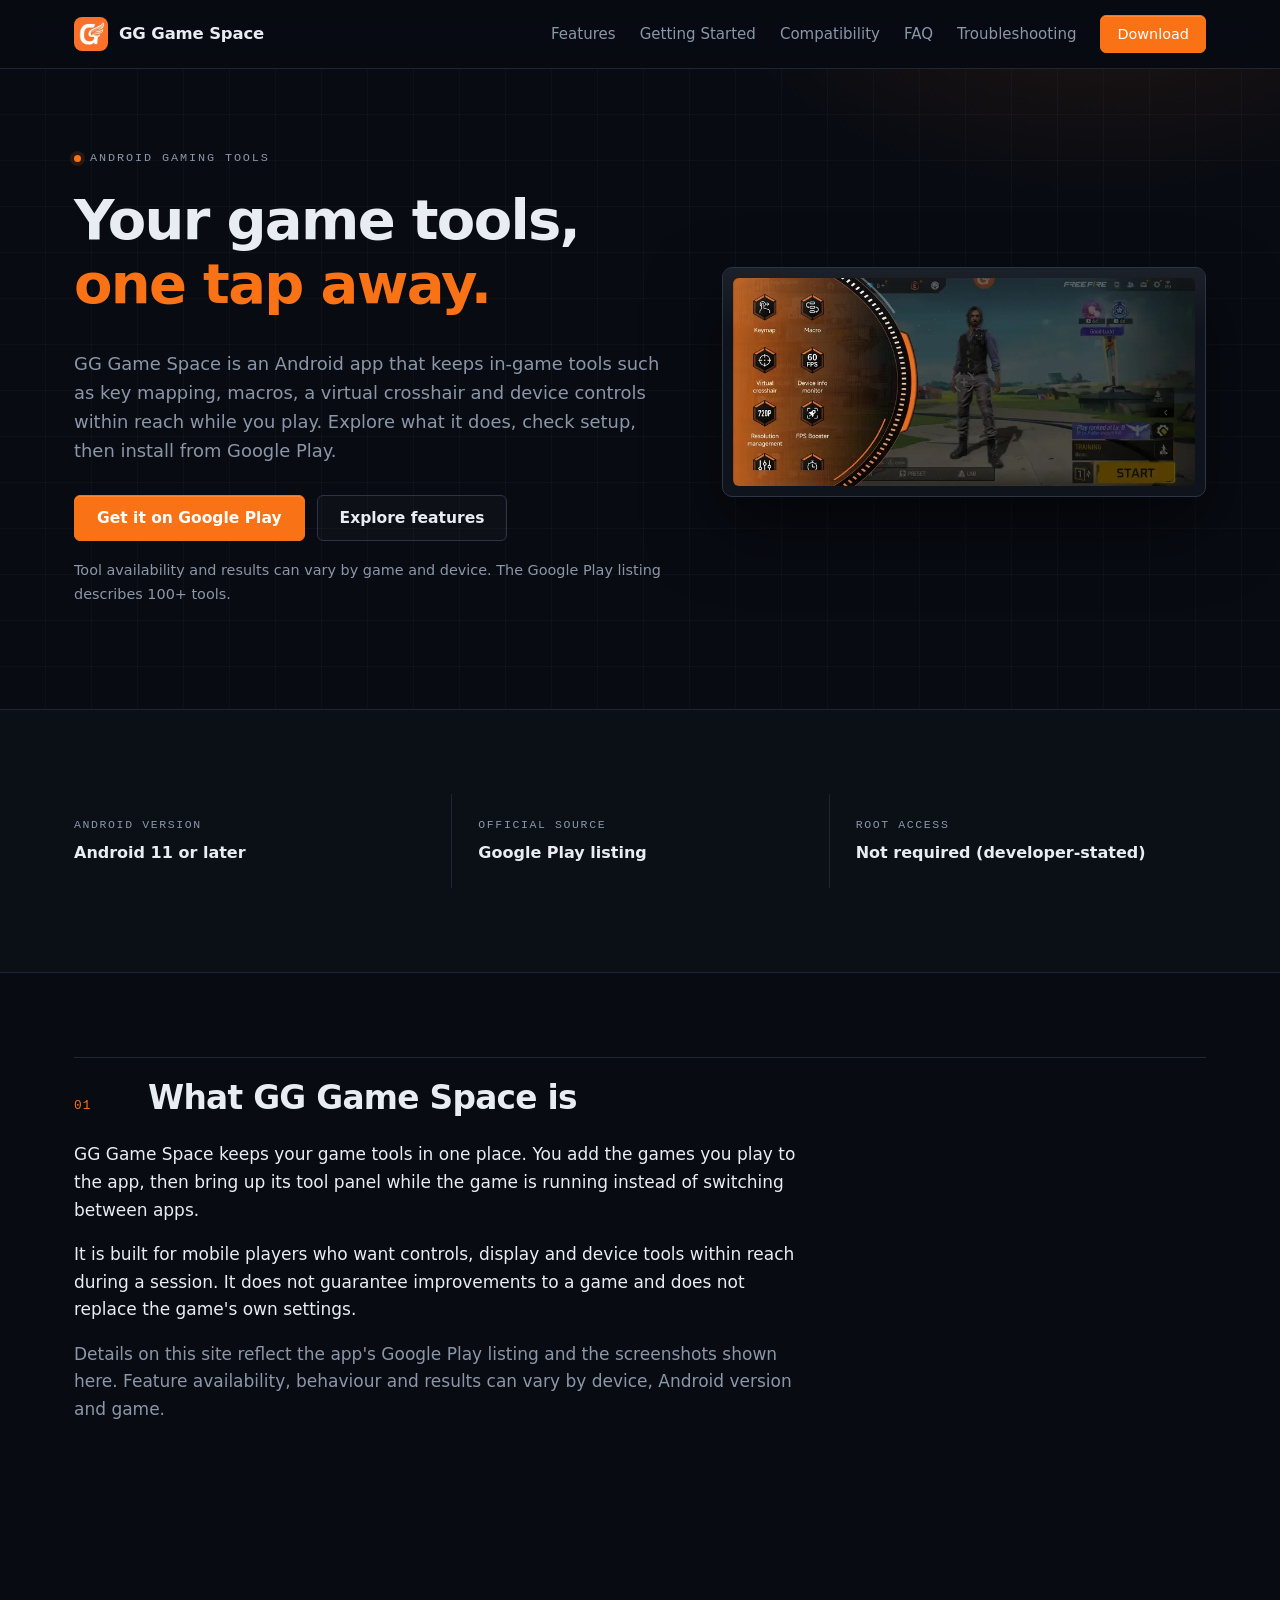
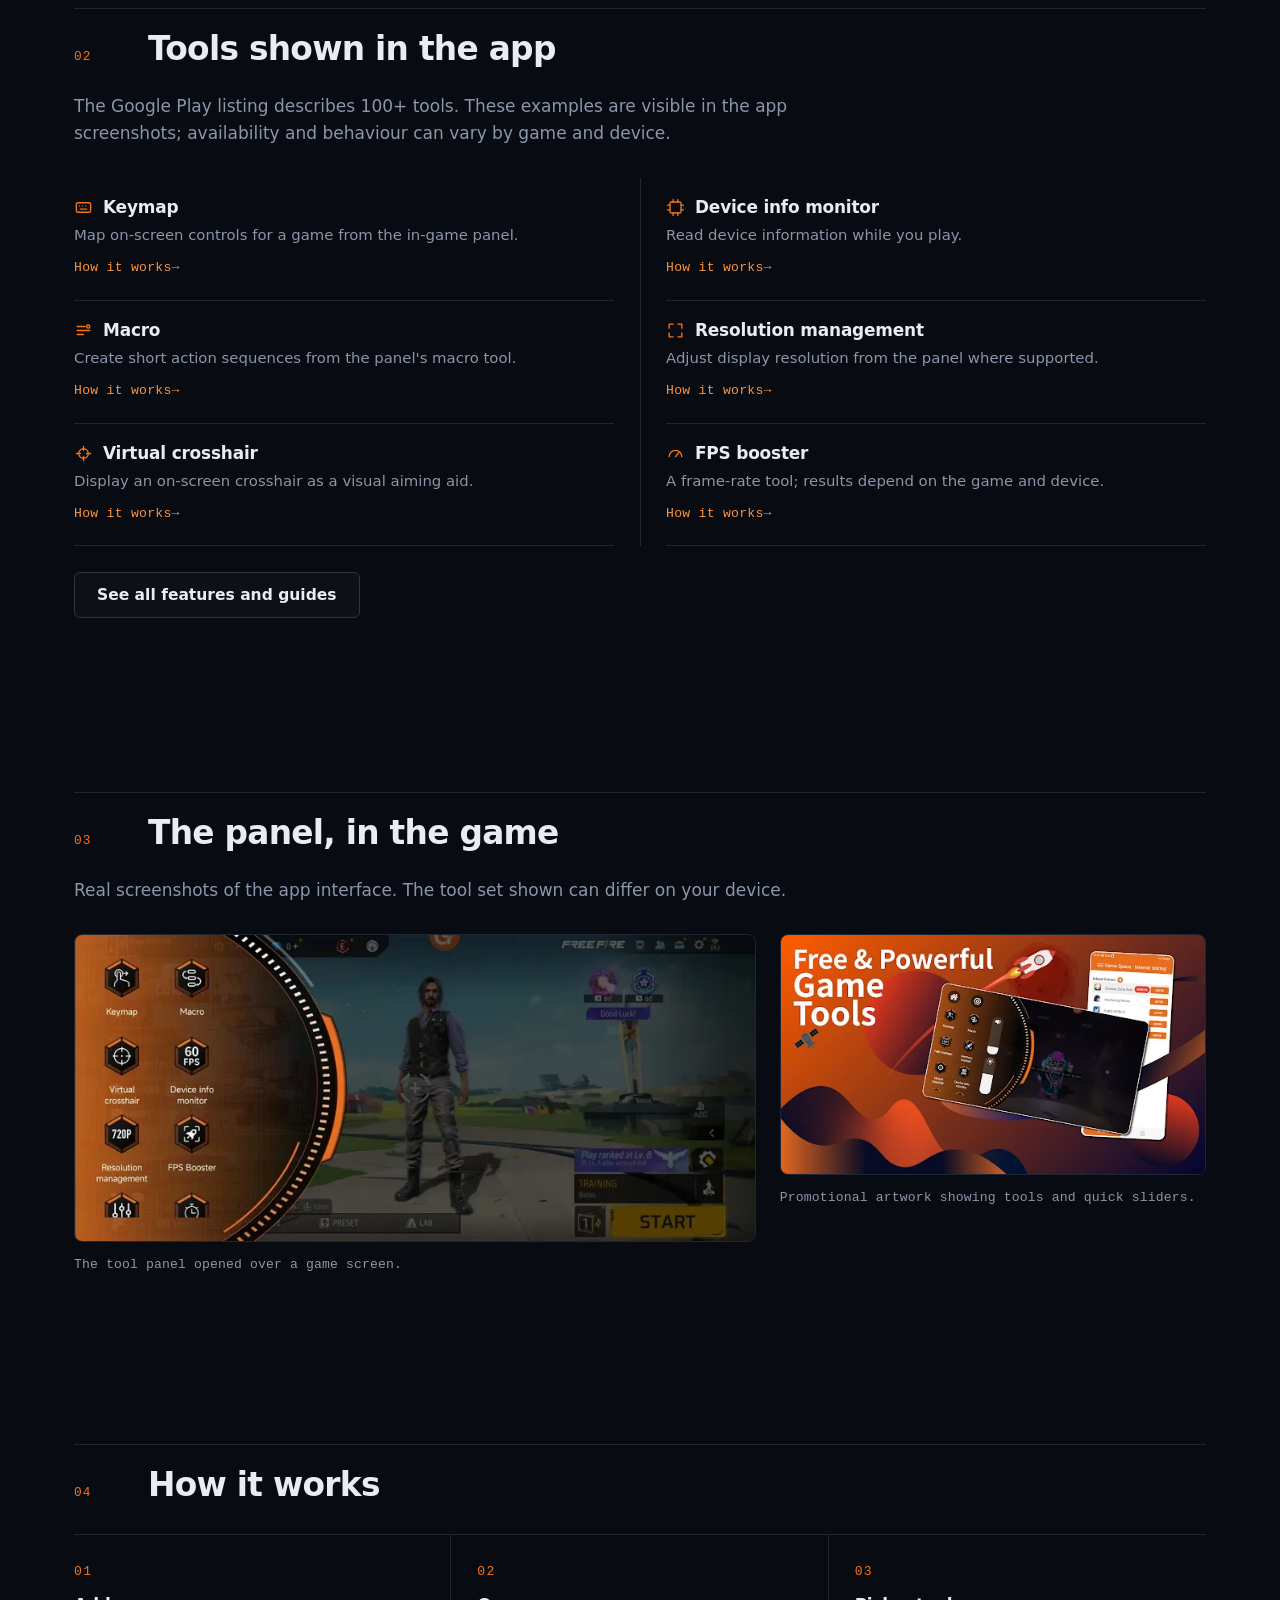
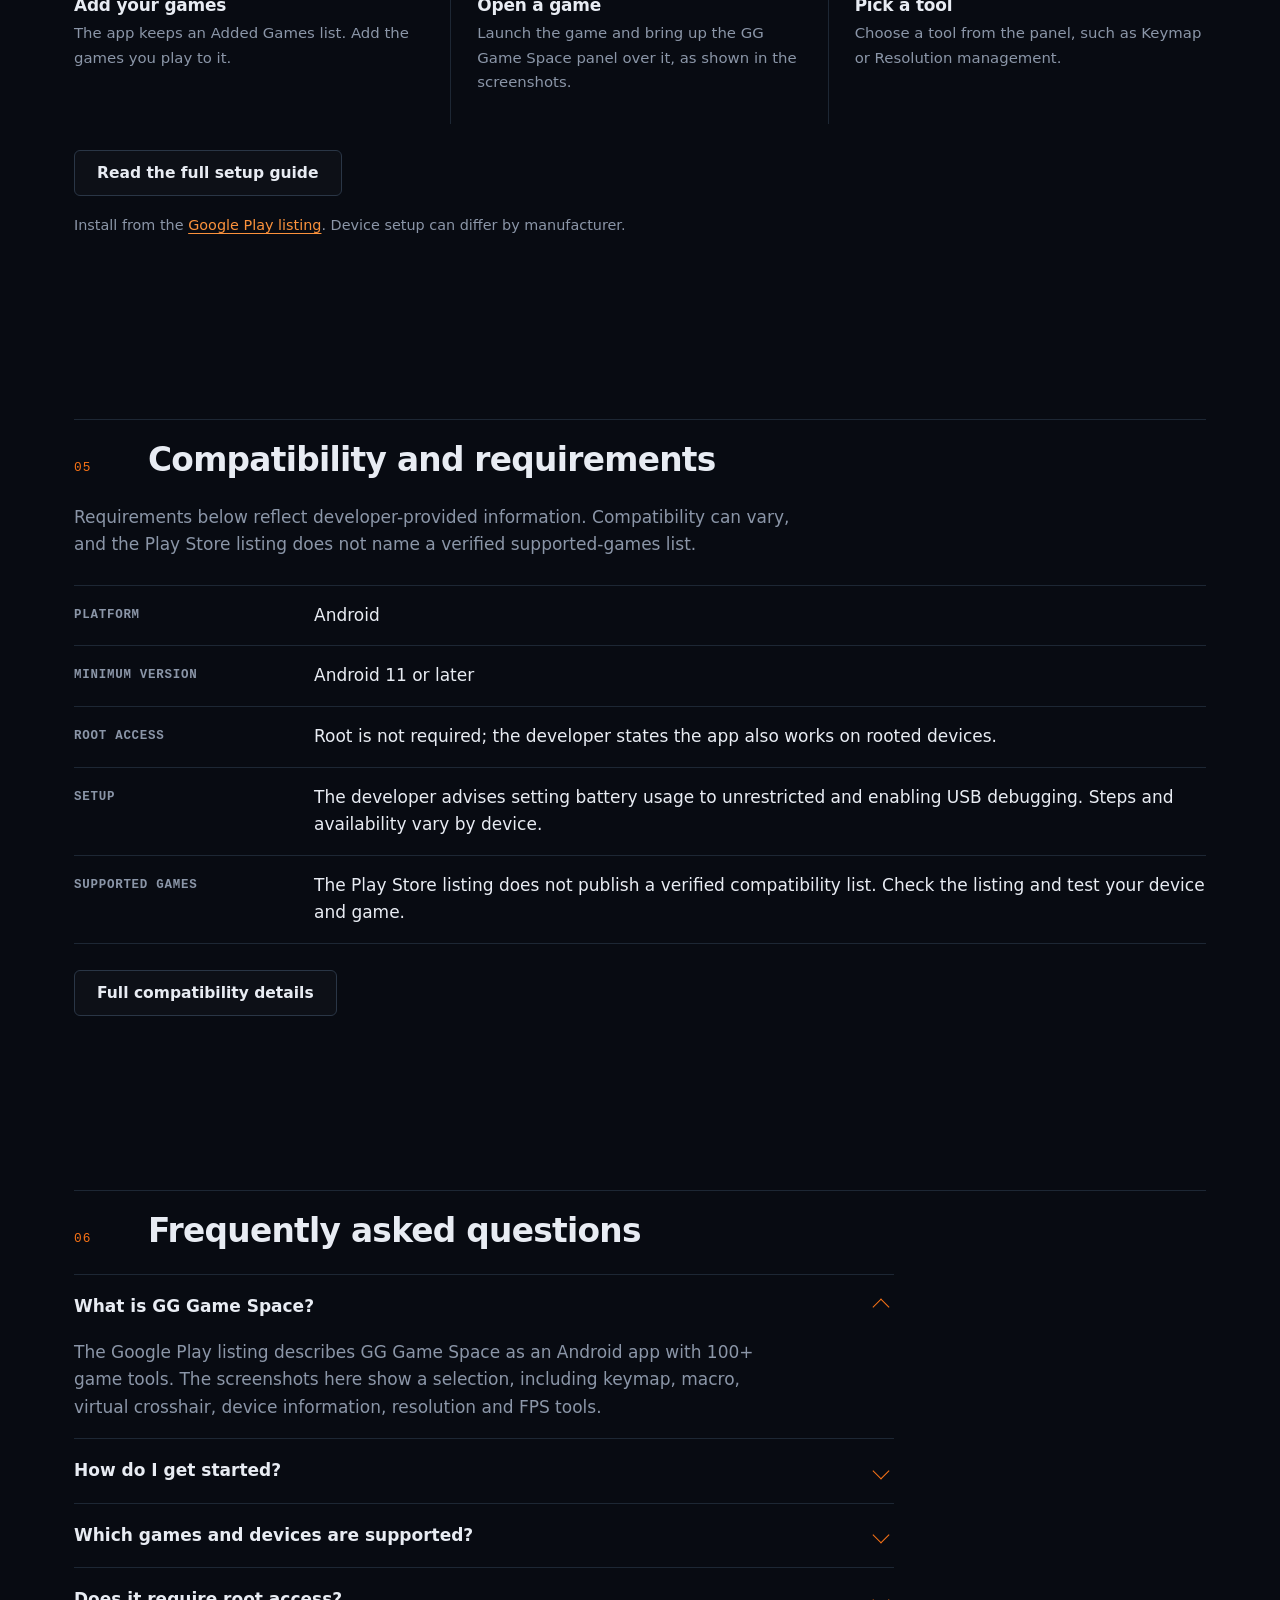
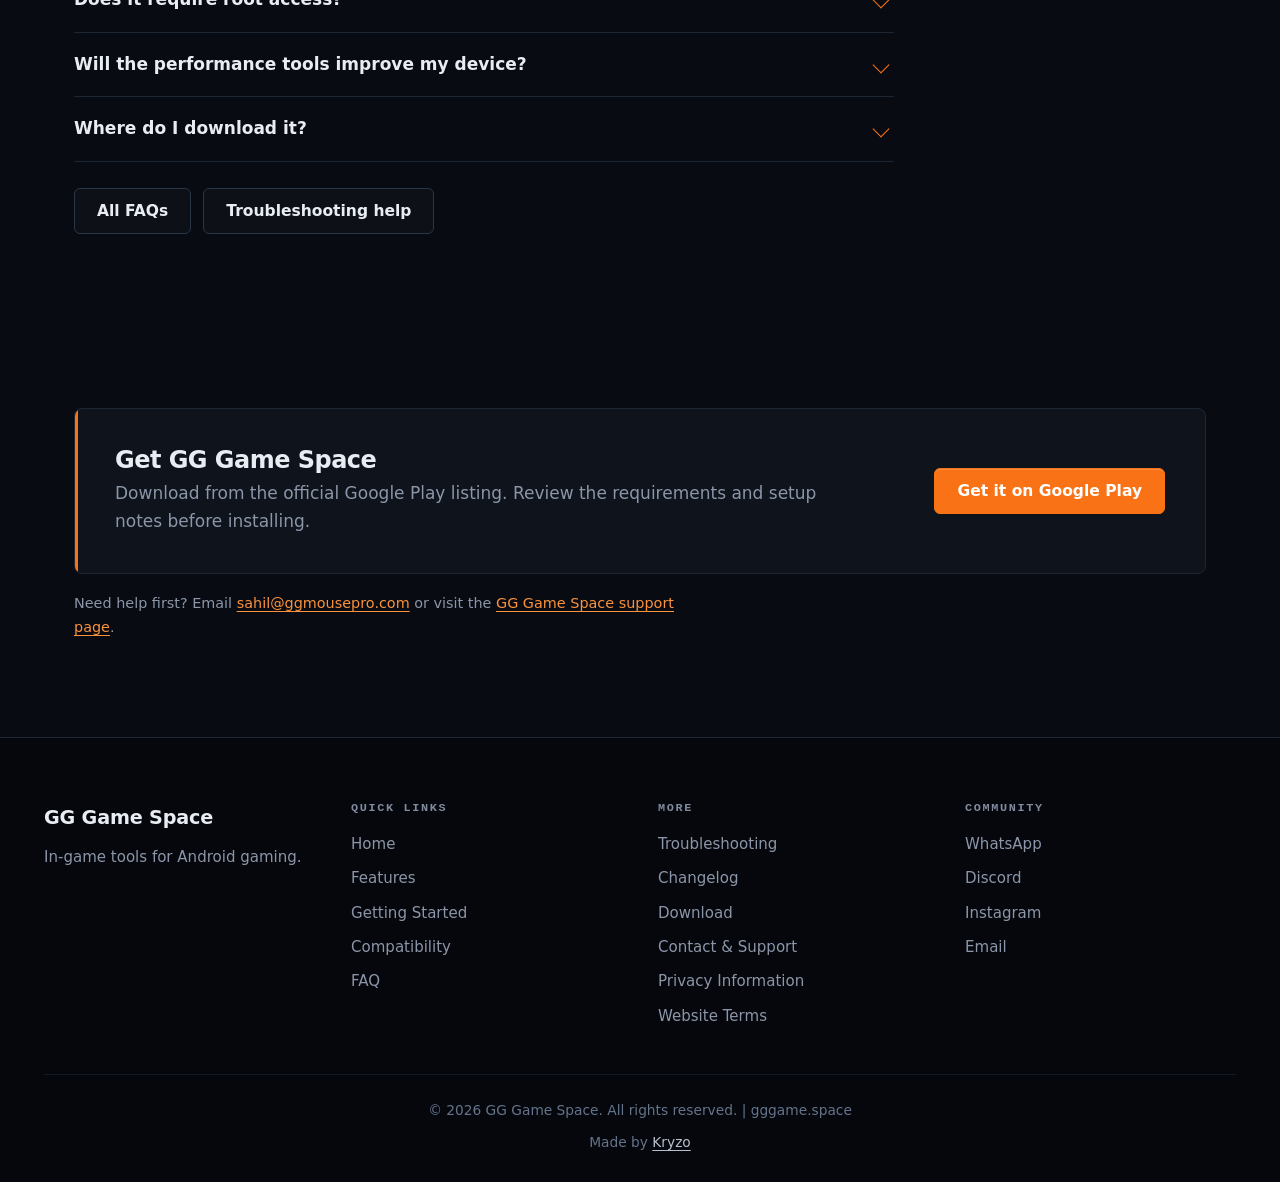
==== commit 40eb4806: "Update theme color and section headings in index.html" ====
--- a/index.html
+++ b/index.html
@@ -7,7 +7,7 @@
 <meta name="description" content="Explore GG Game Space for Android gaming tools, including key mapping, macros, virtual crosshair and device controls. Check setup and compatibility, then download from Google Play.">
 <meta name="keywords" content="GG Game Space, GG Game Space app, GG Game Space download, how to use GG Game Space, Android gaming tools, game tools for Android, Android game panel, in-game overlay, Android game keymapping, game macros, virtual crosshair, FPS tools, resolution control, device information monitor, Android 11 game tools">
 <link rel="canonical" href="https://www.gggame.space/">
-<meta name="theme-color" content="#070b14">
+<meta name="theme-color" content="#080b12">
 <link rel="icon" href="/favicon.ico" sizes="32x32">
 <link rel="icon" type="image/png" href="/assets/img/favicon-32.png">
 <link rel="apple-touch-icon" href="/assets/img/apple-touch-icon.png">
@@ -34,7 +34,7 @@
 <header class="nav">
   <div class="wrap">
     <a class="brand" href="/" aria-label="GG Game Space, homepage">
-      <img src="/assets/img/logo-96.webp" width="38" height="38" alt="">
+      <img src="/assets/img/logo-96.webp" width="34" height="34" alt="">
       <span>GG Game Space</span>
     </a>
     <button class="menu-btn" aria-label="Menu" aria-expanded="false" aria-controls="nav-links"><span></span></button>
@@ -91,41 +91,53 @@
 
 <section id="about">
   <div class="wrap">
-    <h2>What GG Game Space is</h2>
+    <div class="sec-head">
+      <span class="sec-num">01</span>
+      <h2>What GG Game Space is</h2>
+    </div>
     <p>GG Game Space keeps your game tools in one place. You add the games you play to the app, then bring up its tool panel while the game is running instead of switching between apps.</p>
     <p>It is built for mobile players who want controls, display and device tools within reach during a session. It does not guarantee improvements to a game and does not replace the game's own settings.</p>
     <p class="muted">Details on this site reflect the app's Google Play listing and the screenshots shown here. Feature availability, behaviour and results can vary by device, Android version and game.</p>
   </div>
 </section>
 
-<section id="features" class="tint">
-  <div class="wrap">
-    <h2>Tools shown in the app</h2>
+<section id="features">
+  <div class="wrap">
+    <div class="sec-head">
+      <span class="sec-num">02</span>
+      <h2>Tools shown in the app</h2>
+    </div>
     <p class="muted">The Google Play listing describes 100+ tools. These examples are visible in the app screenshots; availability and behaviour can vary by game and device.</p>
-    <ul class="feat">
-      <li>
-        <span class="hex"><i><svg viewBox="0 0 24 24" aria-hidden="true"><rect x="3" y="6" width="18" height="12" rx="2"/><path d="M7 10h.01M11 10h.01M15 10h.01M8 14h8"/></svg></i></span>
-        <div><h3>Keymap</h3><p>Map on-screen controls for a game from the in-game panel.</p><a class="learn" href="/features#keymap">Learn how it works</a></div>
-      </li>
-      <li>
-        <span class="hex"><i><svg viewBox="0 0 24 24" aria-hidden="true"><path d="M4 7h10M4 12h16M4 17h8"/><circle cx="18" cy="7" r="2"/></svg></i></span>
-        <div><h3>Macro</h3><p>Create short action sequences from the panel's macro tool.</p><a class="learn" href="/features#macro">Learn how it works</a></div>
-      </li>
-      <li>
-        <span class="hex"><i><svg viewBox="0 0 24 24" aria-hidden="true"><circle cx="12" cy="12" r="6"/><path d="M12 3v5M12 16v5M3 12h5M16 12h5"/></svg></i></span>
-        <div><h3>Virtual crosshair</h3><p>Display an on-screen crosshair as a visual aiming aid.</p><a class="learn" href="/features#crosshair">Learn how it works</a></div>
-      </li>
-      <li>
-        <span class="hex"><i><svg viewBox="0 0 24 24" aria-hidden="true"><rect x="5" y="5" width="14" height="14" rx="2"/><path d="M9 2v3M15 2v3M9 19v3M15 19v3M2 9h3M2 15h3M19 9h3M19 15h3"/></svg></i></span>
-        <div><h3>Device info monitor</h3><p>Read device information while you play.</p><a class="learn" href="/features#device">Learn how it works</a></div>
-      </li>
-      <li>
-        <span class="hex"><i><svg viewBox="0 0 24 24" aria-hidden="true"><path d="M4 9V4h5M20 9V4h-5M4 15v5h5M20 15v5h-5"/></svg></i></span>
-        <div><h3>Resolution management</h3><p>Adjust display resolution from the panel where supported.</p><a class="learn" href="/features#resolution">Learn how it works</a></div>
-      </li>
-      <li>
-        <span class="hex"><i><svg viewBox="0 0 24 24" aria-hidden="true"><path d="M4 16a8 8 0 1 1 16 0"/><path d="M12 16l4-5"/></svg></i></span>
-        <div><h3>FPS booster</h3><p>A frame-rate tool; results depend on the game and device.</p><a class="learn" href="/features#fps">Learn how it works</a></div>
+    <ul class="tools">
+      <li>
+        <h3><svg viewBox="0 0 24 24" aria-hidden="true"><rect x="3" y="6" width="18" height="12" rx="2"/><path d="M7 10h.01M11 10h.01M15 10h.01M8 14h8"/></svg>Keymap</h3>
+        <p>Map on-screen controls for a game from the in-game panel.</p>
+        <a class="learn" href="/features#keymap">How it works</a>
+      </li>
+      <li>
+        <h3><svg viewBox="0 0 24 24" aria-hidden="true"><path d="M4 7h10M4 12h16M4 17h8"/><circle cx="18" cy="7" r="2"/></svg>Macro</h3>
+        <p>Create short action sequences from the panel's macro tool.</p>
+        <a class="learn" href="/features#macro">How it works</a>
+      </li>
+      <li>
+        <h3><svg viewBox="0 0 24 24" aria-hidden="true"><circle cx="12" cy="12" r="6"/><path d="M12 3v5M12 16v5M3 12h5M16 12h5"/></svg>Virtual crosshair</h3>
+        <p>Display an on-screen crosshair as a visual aiming aid.</p>
+        <a class="learn" href="/features#crosshair">How it works</a>
+      </li>
+      <li>
+        <h3><svg viewBox="0 0 24 24" aria-hidden="true"><rect x="5" y="5" width="14" height="14" rx="2"/><path d="M9 2v3M15 2v3M9 19v3M15 19v3M2 9h3M2 15h3M19 9h3M19 15h3"/></svg>Device info monitor</h3>
+        <p>Read device information while you play.</p>
+        <a class="learn" href="/features#device">How it works</a>
+      </li>
+      <li>
+        <h3><svg viewBox="0 0 24 24" aria-hidden="true"><path d="M4 9V4h5M20 9V4h-5M4 15v5h5M20 15v5h-5"/></svg>Resolution management</h3>
+        <p>Adjust display resolution from the panel where supported.</p>
+        <a class="learn" href="/features#resolution">How it works</a>
+      </li>
+      <li>
+        <h3><svg viewBox="0 0 24 24" aria-hidden="true"><path d="M4 16a8 8 0 1 1 16 0"/><path d="M12 16l4-5"/></svg>FPS booster</h3>
+        <p>A frame-rate tool; results depend on the game and device.</p>
+        <a class="learn" href="/features#fps">How it works</a>
       </li>
     </ul>
     <p class="lead-row"><a class="btn ghost" href="/features">See all features and guides</a></p>
@@ -134,13 +146,16 @@
 
 <section id="showcase">
   <div class="wrap">
-    <h2>The panel, in the game</h2>
+    <div class="sec-head">
+      <span class="sec-num">03</span>
+      <h2>The panel, in the game</h2>
+    </div>
     <p class="muted">Real screenshots of the app interface. The tool set shown can differ on your device.</p>
-    <div class="cards">
+    <div class="gallery">
       <figure>
         <img src="/assets/img/app-panel.webp"
              srcset="/assets/img/app-panel-800.webp 800w, /assets/img/app-panel.webp 1333w"
-             sizes="(max-width:900px) 100vw, 560px"
+             sizes="(max-width:900px) 100vw, 690px"
              width="1333" height="600" loading="lazy" decoding="async"
              alt="GG Game Space tool panel opened over a game lobby">
         <figcaption>The tool panel opened over a game screen.</figcaption>
@@ -154,10 +169,13 @@
   </div>
 </section>
 
-<section id="how-it-works" class="tint">
-  <div class="wrap">
-    <h2>How it works</h2>
-    <ol class="steps">
+<section id="how-it-works">
+  <div class="wrap">
+    <div class="sec-head">
+      <span class="sec-num">04</span>
+      <h2>How it works</h2>
+    </div>
+    <ol class="flow">
       <li><h3>Add your games</h3><p>The app keeps an Added Games list. Add the games you play to it.</p></li>
       <li><h3>Open a game</h3><p>Launch the game and bring up the GG Game Space panel over it, as shown in the screenshots.</p></li>
       <li><h3>Pick a tool</h3><p>Choose a tool from the panel, such as Keymap or Resolution management.</p></li>
@@ -169,7 +187,10 @@
 
 <section id="compatibility">
   <div class="wrap">
-    <h2>Compatibility and requirements</h2>
+    <div class="sec-head">
+      <span class="sec-num">05</span>
+      <h2>Compatibility and requirements</h2>
+    </div>
     <p class="muted">Requirements below reflect developer-provided information. Compatibility can vary, and the Play Store listing does not name a verified supported-games list.</p>
     <dl class="spec">
       <div><dt>Platform</dt><dd data-cfg="platform">Android</dd></div>
@@ -182,9 +203,12 @@
   </div>
 </section>
 
-<section id="faq" class="tint">
-  <div class="wrap">
-    <h2>Frequently asked questions</h2>
+<section id="faq">
+  <div class="wrap">
+    <div class="sec-head">
+      <span class="sec-num">06</span>
+      <h2>Frequently asked questions</h2>
+    </div>
     <div class="faq">
       <details open><summary>What is GG Game Space?</summary><p>The Google Play listing describes GG Game Space as an Android app with 100+ game tools. The screenshots here show a selection, including keymap, macro, virtual crosshair, device information, resolution and FPS tools.</p></details>
       <details><summary>How do I get started?</summary><p>Install from <a href="https://play.google.com/store/apps/details?id=com.zjx.gamebox" target="_blank" rel="noopener noreferrer">Google Play</a>, add games in the app, then open a game to access its panel. See the <a href="/getting-started">setup guide</a> for the step-by-step flow.</p></details>
--- a/assets/css/style.css
+++ b/assets/css/style.css
@@ -1,18 +1,29 @@
+/* ==========================================================================
+   GG Game Space — interface styles
+   Direction: dark "instrument panel" look. Hairline structure, sharp corners,
+   a single restrained orange accent, and mono labels for technical values.
+   No external fonts or assets — everything falls back to the system stack.
+   ========================================================================== */
+
 :root {
-  --bg: #f8fafc;
-  --surface: #f1f5f9;
-  --line: #e2e8f0;
-  --text: #0f172a;
-  --muted: #64748b;
-  --orange: #ff7329;
-  --orange-d: #e0601a;
-  --orange-light: #ffad73;
-  --ink: #ffffff;
-  --footer: #0f172a;
-  --font: "Segoe UI Variable Display", "Segoe UI", system-ui, -apple-system, Roboto, "Helvetica Neue", Arial, sans-serif;
-  --r: 10px;
-  --max: 1120px;
-  --hex: polygon(25% 3%, 75% 3%, 100% 50%, 75% 97%, 25% 97%, 0 50%);
+  --bg: #080b12;
+  --panel: #0e131c;
+  --panel-2: #0b0f16;
+  --line: #1d2734;
+  --line-2: #2a3646;
+  --text: #e8ecf3;
+  --muted: #8b96a8;
+  --orange: #f97316;
+  --orange-2: #fb923c;
+  --orange-soft: rgba(249, 115, 22, .12);
+  --ok: #34d399;
+  --warn: #f5b942;
+  --on-accent: #ffffff;
+  --footer: #05070c;
+  --sans: "Segoe UI Variable Display", "Segoe UI", system-ui, -apple-system, Roboto, "Helvetica Neue", Arial, sans-serif;
+  --mono: "JetBrains Mono", "SFMono-Regular", ui-monospace, Menlo, Consolas, "Courier New", monospace;
+  --r: 6px;
+  --max: 1180px;
 }
 
 * {
@@ -21,14 +32,16 @@
 
 html {
   scroll-behavior: smooth;
-  scroll-padding-top: 84px
+  scroll-padding-top: 84px;
+  -webkit-text-size-adjust: 100%;
+  color-scheme: dark
 }
 
 body {
   margin: 0;
   background: var(--bg);
   color: var(--text);
-  font: 400 1.0625rem/1.65 var(--font);
+  font: 400 1.0625rem/1.62 var(--sans);
   -webkit-font-smoothing: antialiased
 }
 
@@ -39,42 +52,50 @@
 }
 
 a {
-  color: var(--orange);
-  text-underline-offset: 3px
+  color: var(--orange-2);
+  text-underline-offset: 3px;
+  text-decoration-thickness: 1px
+}
+
+a:hover {
+  color: var(--orange)
 }
 
 h1, h2, h3 {
-  line-height: 1.1;
-  letter-spacing: -.02em;
+  line-height: 1.14;
+  letter-spacing: -.022em;
   margin: 0 0 .6em;
-  font-weight: 800
+  font-weight: 700;
+  color: var(--text)
 }
 
 h1 {
-  font-size: clamp(2.4rem, 6vw, 4.4rem)
+  font-size: clamp(2.1rem, 5vw, 3.5rem);
+  letter-spacing: -.03em
 }
 
 h2 {
-  font-size: clamp(1.75rem, 3.6vw, 2.6rem)
+  font-size: clamp(1.5rem, 2.7vw, 2.05rem)
 }
 
 h3 {
-  font-size: 1.15rem;
-  letter-spacing: -.01em;
+  font-size: 1.06rem;
+  letter-spacing: -.012em;
   margin-bottom: .3em
 }
 
 p {
   margin: 0 0 1em;
-  max-width: 62ch
+  max-width: 68ch
 }
 
 :focus-visible {
-  outline: 3px solid var(--orange);
+  outline: 2px solid var(--orange);
   outline-offset: 3px;
   border-radius: 4px
 }
 
+/* ---------- layout ---------- */
 .wrap {
   max-width: var(--max);
   margin: 0 auto;
@@ -82,7 +103,17 @@
 }
 
 section {
-  padding: 88px 0
+  padding: 84px 0
+}
+
+.muted {
+  color: var(--muted)
+}
+
+.note {
+  font-size: .9rem;
+  color: var(--muted);
+  margin-top: 18px
 }
 
 .skip {
@@ -90,27 +121,23 @@
   left: -999px;
   top: 8px;
   background: var(--orange);
-  color: var(--ink);
-  padding: 8px 14px;
+  color: var(--on-accent);
+  padding: 10px 16px;
   z-index: 99;
-  border-radius: 6px
+  border-radius: var(--r)
 }
 
 .skip:focus {
   left: 8px
 }
 
-.muted {
-  color: var(--muted)
-}
-
-/* nav */
+/* ---------- navigation ---------- */
 .nav {
   position: sticky;
   top: 0;
   z-index: 50;
-  background: rgba(248, 250, 252, .94);
-  backdrop-filter: blur(8px);
+  background: rgba(8, 11, 18, .86);
+  backdrop-filter: blur(14px) saturate(140%);
   border-bottom: 1px solid var(--line)
 }
 
@@ -118,48 +145,53 @@
   display: flex;
   align-items: center;
   justify-content: space-between;
-  height: 68px
+  height: 68px;
+  gap: 20px
 }
 
 .brand {
   display: flex;
   align-items: center;
-  gap: 12px;
+  gap: 11px;
   color: var(--text);
   text-decoration: none;
-  font-weight: 800;
-  font-size: 1.15rem;
-  letter-spacing: -.01em
+  font-weight: 700;
+  font-size: 1.03rem;
+  letter-spacing: -.01em;
+  white-space: nowrap
 }
 
 .brand img {
-  width: 38px;
-  height: 38px;
-  border-radius: 9px
+  width: 34px;
+  height: 34px;
+  border-radius: 8px
 }
 
 .links {
   display: flex;
   align-items: center;
-  gap: 28px;
+  gap: 24px;
   list-style: none;
   margin: 0;
   padding: 0
 }
 
 .links a {
-  color: var(--text);
+  color: var(--muted);
   text-decoration: none;
-  font-size: .97rem;
-  font-weight: 600
-}
-
-.links a.btn {
-  color: #fff
-}
-
-.links a:hover {
-  color: var(--orange)
+  font-size: .94rem;
+  font-weight: 500;
+  transition: color .16s ease
+}
+
+.links a:hover,
+.links a[aria-current="page"] {
+  color: var(--text)
+}
+
+.links a.btn,
+.links a.btn:hover {
+  color: var(--on-accent)
 }
 
 .menu-btn {
@@ -167,16 +199,18 @@
   background: none;
   border: 1px solid var(--line);
   color: var(--text);
-  width: 44px;
-  height: 44px;
+  width: 42px;
+  height: 42px;
   border-radius: var(--r);
   cursor: pointer
 }
 
-.menu-btn span, .menu-btn span::before, .menu-btn span::after {
+.menu-btn span,
+.menu-btn span::before,
+.menu-btn span::after {
   display: block;
-  width: 20px;
-  height: 2px;
+  width: 18px;
+  height: 1.5px;
   background: currentColor;
   margin: auto;
   position: relative;
@@ -185,35 +219,37 @@
 
 .menu-btn span::before {
   position: absolute;
-  top: -6px
+  top: -5px
 }
 
 .menu-btn span::after {
   position: absolute;
-  top: 6px
-}
-
-/* buttons */
+  top: 5px
+}
+
+/* ---------- buttons ---------- */
 .btn {
   display: inline-flex;
   align-items: center;
   justify-content: center;
   gap: 8px;
   min-height: 46px;
-  padding: 0 24px;
+  padding: 0 22px;
   border-radius: var(--r);
-  font: 700 1rem var(--font);
+  font: 600 .97rem var(--sans);
   text-decoration: none;
-  border: 2px solid var(--orange);
+  border: 1px solid var(--orange);
   background: var(--orange);
-  color: var(--ink);
+  color: var(--on-accent);
   cursor: pointer;
-  transition: background .2s, transform .2s
+  box-shadow: inset 0 1px 0 rgba(255, 255, 255, .16);
+  transition: background .18s ease, border-color .18s ease, transform .18s ease, color .18s ease
 }
 
 .btn:hover {
-  background: var(--orange-d);
-  border-color: var(--orange-d)
+  background: var(--orange-2);
+  border-color: var(--orange-2);
+  color: var(--on-accent)
 }
 
 .btn:active {
@@ -221,254 +257,442 @@
 }
 
 .btn.ghost {
-  background: transparent;
+  background: rgba(255, 255, 255, .02);
   color: var(--text);
-  border-color: var(--line)
+  border-color: var(--line-2);
+  box-shadow: none
 }
 
 .btn.ghost:hover {
-  border-color: var(--orange);
-  color: var(--orange)
+  border-color: var(--muted);
+  background: rgba(255, 255, 255, .05);
+  color: var(--text)
 }
 
 .btn[aria-disabled="true"] {
   background: transparent;
-  border: 2px dashed var(--line);
+  border: 1px dashed var(--line-2);
   color: var(--muted);
   cursor: not-allowed;
-  pointer-events: none
+  pointer-events: none;
+  box-shadow: none
 }
 
 .btn.sm {
-  min-height: 40px;
-  padding: 0 18px;
-  font-size: .95rem
-}
-
-/* hero */
+  min-height: 38px;
+  padding: 0 16px;
+  font-size: .9rem
+}
+
+/* ---------- hero ---------- */
 .hero {
-  padding: 72px 0 96px;
-  overflow: hidden
+  position: relative;
+  padding: 74px 0 88px;
+  border-bottom: 1px solid var(--line);
+  background-image:
+    radial-gradient(ellipse 52% 68% at 86% -22%, rgba(249, 115, 22, .13), transparent 62%),
+    linear-gradient(rgba(255, 255, 255, .022) 1px, transparent 1px),
+    linear-gradient(90deg, rgba(255, 255, 255, .022) 1px, transparent 1px);
+  background-size: auto, 46px 46px, 46px 46px;
+  background-position: 0 0, -1px -1px, -1px -1px
 }
 
 .hero .wrap {
   display: grid;
-  grid-template-columns: 1fr 1.1fr;
+  grid-template-columns: 1.1fr .9fr;
   gap: 56px;
   align-items: center
 }
 
+.eyebrow {
+  display: inline-flex;
+  align-items: center;
+  gap: 9px;
+  font-family: var(--mono);
+  font-size: .74rem;
+  text-transform: uppercase;
+  letter-spacing: .16em;
+  color: var(--muted);
+  margin: 0 0 20px
+}
+
+.eyebrow::before {
+  content: "";
+  width: 7px;
+  height: 7px;
+  border-radius: 50%;
+  background: var(--orange);
+  box-shadow: 0 0 0 4px var(--orange-soft)
+}
+
+.hero h1 .hl {
+  color: var(--orange)
+}
+
 .hero p.lead {
-  font-size: 1.2rem;
-  color: var(--muted)
+  font-size: 1.12rem;
+  color: var(--muted);
+  max-width: 56ch
 }
 
 .cta {
   display: flex;
   flex-wrap: wrap;
-  gap: 14px;
-  margin-top: 28px
-}
-
-.note {
-  font-size: .9rem;
-  color: var(--muted);
-  margin-top: 14px
-}
-
-.ringbox {
+  gap: 12px;
+  margin-top: 30px
+}
+
+/* device / screenshot frame */
+.device {
   position: relative;
-  display: grid;
-  place-items: center;
+  justify-self: center;
   width: 100%;
-  max-width: 480px;
-  aspect-ratio: 1;
-  justify-self: center
-}
-
-.ringbox::before {
+  max-width: 540px;
+  margin: 0;
+  padding: 10px;
+  border-radius: 10px;
+  border: 1px solid var(--line-2);
+  background: var(--panel);
+  box-shadow: 0 30px 70px rgba(0, 0, 0, .55)
+}
+
+.device::after {
   content: "";
   position: absolute;
   inset: 0;
-  width: calc(66% + 2.6%);
-  aspect-ratio: 1;
-  margin: auto;
-  border-radius: 50%;
-  background: repeating-conic-gradient(var(--orange) 0 5deg, transparent 5deg 9deg);
-  -webkit-mask: radial-gradient(circle closest-side, transparent calc(100% - 3px), #000 calc(100% - 2.5px), #000 100%, transparent calc(100% + .5px));
-  mask: radial-gradient(circle closest-side, transparent calc(100% - 3px), #000 calc(100% - 2.5px), #000 100%, transparent calc(100% + .5px));
-  opacity: .9;
-  animation: spin 90s linear infinite
-}
-
-.ringbox img {
-  position: relative;
-  width: 66%;
-  border-radius: 50%;
-  box-shadow: 0 16px 40px rgba(15, 23, 42, .18)
-}
-
-@keyframes spin {
-  to {
-    transform: rotate(360deg)
-  }
-}
-
-/* features: hex icons, no card boxes */
-.feat {
+  border-radius: 10px;
+  pointer-events: none;
+  background: linear-gradient(180deg, rgba(255, 255, 255, .06), transparent 28%)
+}
+
+.device img {
+  width: 100%;
+  border-radius: 6px
+}
+
+/* ---------- trust strip ---------- */
+.trust {
+  border-bottom: 1px solid var(--line);
+  background: var(--panel-2)
+}
+
+.trust .wrap {
   display: grid;
-  grid-template-columns: repeat(3, 1fr);
-  gap: 40px 36px;
-  margin-top: 48px;
+  grid-template-columns: repeat(3, 1fr)
+}
+
+.trust .wrap > div {
+  display: grid;
+  gap: 6px;
+  padding: 22px 26px;
+  border-left: 1px solid var(--line)
+}
+
+.trust .wrap > div:first-child {
+  border-left: 0;
+  padding-left: 0
+}
+
+.t-label {
+  font-family: var(--mono);
+  font-size: .72rem;
+  text-transform: uppercase;
+  letter-spacing: .14em;
+  color: var(--muted)
+}
+
+.t-value {
+  font-size: 1rem;
+  font-weight: 600;
+  color: var(--text)
+}
+
+/* ---------- section headers ---------- */
+.sec-head {
+  display: grid;
+  grid-template-columns: 52px 1fr;
+  gap: 22px;
+  align-items: baseline;
+  border-top: 1px solid var(--line);
+  padding-top: 22px;
+  margin-bottom: 24px
+}
+
+.sec-num {
+  font-family: var(--mono);
+  font-size: .8rem;
+  letter-spacing: .08em;
+  color: var(--orange)
+}
+
+.sec-head h2 {
+  margin: 0
+}
+
+/* ---------- tool grid (home) ---------- */
+.tools {
+  list-style: none;
+  margin: 30px 0 0;
   padding: 0;
-  list-style: none
-}
-
-.feat li {
-  display: grid;
-  grid-template-columns: 64px 1fr;
-  gap: 16px;
-  align-items: start;
-  transition: transform .2s ease
-}
-
-.feat li:hover {
-  transform: translateY(-3px)
-}
-
-.hex {
-  width: 64px;
-  height: 64px;
-  clip-path: var(--hex);
-  background: var(--orange);
-  display: grid;
-  place-items: center;
-  transition: box-shadow .2s ease, transform .2s ease
-}
-
-.feat li:hover .hex {
-  transform: scale(1.04);
-  box-shadow: 0 5px 14px rgba(224, 96, 26, .16)
-}
-
-.hex i {
-  width: 58px;
-  height: 58px;
-  clip-path: var(--hex);
-  background: var(--surface);
-  display: grid;
-  place-items: center
-}
-
-.hex svg {
-  width: 28px;
-  height: 28px;
+  columns: 2;
+  column-gap: 52px;
+  column-rule: 1px solid var(--line)
+}
+
+.tools li {
+  break-inside: avoid;
+  padding: 20px 0;
+  border-bottom: 1px solid var(--line)
+}
+
+.tools h3 {
+  display: flex;
+  align-items: center;
+  gap: 10px;
+  margin: 0 0 6px
+}
+
+.tools svg {
+  width: 19px;
+  height: 19px;
+  flex: none;
   stroke: var(--orange);
   fill: none;
-  stroke-width: 1.8;
+  stroke-width: 1.7;
   stroke-linecap: round;
   stroke-linejoin: round
 }
 
-.feat p {
-  color: var(--muted);
+.tools p {
   margin: 0;
-  font-size: .98rem
-}
-
-.tint {
-  background: var(--surface);
-  border-block: 1px solid var(--line)
-}
-
-/* about / showcase */
-.two {
+  color: var(--muted);
+  font-size: .93rem;
+  max-width: none
+}
+
+.learn {
+  display: inline-block;
+  margin-top: 10px;
+  font-family: var(--mono);
+  font-size: .82rem;
+  font-weight: 500;
+  letter-spacing: .02em;
+  text-decoration: none;
+  color: var(--orange-2)
+}
+
+.learn::after {
+  content: " \2192";
+  display: inline-block;
+  transition: transform .18s ease
+}
+
+.learn:hover::after {
+  transform: translateX(3px)
+}
+
+/* ---------- screenshot gallery ---------- */
+.gallery {
   display: grid;
-  grid-template-columns: 1fr 1fr;
-  gap: 56px;
-  align-items: center
-}
-
-.shots {
-  display: grid;
-  grid-template-columns: 1fr;
+  grid-template-columns: 1.6fr 1fr;
   gap: 24px;
-  margin-top: 40px;
+  margin-top: 30px;
   align-items: start
 }
 
-.shots figure {
+.gallery figure {
   margin: 0
 }
 
-.shots img {
-  border-radius: 12px;
+.gallery img {
+  width: 100%;
+  border-radius: 8px;
   border: 1px solid var(--line);
-  width: 100%
+  background: var(--panel)
 }
 
 figcaption {
-  font-size: .9rem;
-  color: var(--muted);
-  margin-top: 10px
-}
-
-/* steps */
-.steps {
+  font-family: var(--mono);
+  font-size: .82rem;
+  letter-spacing: .01em;
+  color: var(--muted);
+  margin-top: 12px
+}
+
+/* ---------- numbered flow ---------- */
+.flow {
   list-style: none;
-  margin: 40px 0 0;
+  margin: 30px 0 0;
   padding: 0;
   display: grid;
   grid-template-columns: repeat(3, 1fr);
-  gap: 32px;
-  counter-reset: s
-}
-
-.steps li {
-  border-top: 3px solid var(--orange);
-  padding-top: 18px;
-  counter-increment: s
-}
-
-.steps li::before {
-  content: counter(s);
+  border-top: 1px solid var(--line);
+  counter-reset: f
+}
+
+.flow li {
+  counter-increment: f;
+  padding: 26px 26px 30px 0;
+  border-right: 1px solid var(--line)
+}
+
+.flow li + li {
+  padding-left: 26px
+}
+
+.flow li:last-child {
+  border-right: 0;
+  padding-right: 0
+}
+
+.flow li::before {
+  content: "0" counter(f);
   display: block;
-  font-weight: 800;
-  font-size: 2rem;
+  font-family: var(--mono);
+  font-size: .82rem;
+  letter-spacing: .1em;
   color: var(--orange);
-  line-height: 1;
-  margin-bottom: 10px
-}
-
-.steps p {
-  color: var(--muted)
-}
-
-/* compat + faq */
+  margin-bottom: 14px
+}
+
+.flow h3 {
+  margin: 0 0 6px
+}
+
+.flow p {
+  margin: 0;
+  color: var(--muted);
+  font-size: .93rem
+}
+
+/* ---------- spec list ---------- */
 dl.spec {
-  margin: 32px 0 0;
+  margin: 26px 0 0;
   border-top: 1px solid var(--line)
 }
 
-dl.spec div {
+dl.spec > div {
   display: grid;
   grid-template-columns: 220px 1fr;
-  gap: 16px;
+  gap: 20px;
   padding: 16px 0;
   border-bottom: 1px solid var(--line)
 }
 
 dl.spec dt {
-  font-weight: 700
+  font-family: var(--mono);
+  font-size: .78rem;
+  text-transform: uppercase;
+  letter-spacing: .06em;
+  font-weight: 600;
+  color: var(--muted);
+  padding-top: 3px
 }
 
 dl.spec dd {
-  margin: 0
-}
-
+  margin: 0;
+  color: var(--text)
+}
+
+/* ---------- data table ---------- */
+.table-wrap {
+  overflow-x: auto;
+  margin-top: 30px;
+  border: 1px solid var(--line);
+  border-radius: 8px
+}
+
+table.data {
+  width: 100%;
+  border-collapse: collapse;
+  font-size: .95rem;
+  min-width: 560px
+}
+
+table.data caption {
+  text-align: left;
+  padding: 16px 20px;
+  color: var(--muted);
+  font-size: .9rem;
+  border-bottom: 1px solid var(--line)
+}
+
+table.data th,
+table.data td {
+  text-align: left;
+  padding: 14px 20px;
+  border-bottom: 1px solid var(--line);
+  vertical-align: top
+}
+
+table.data thead th {
+  background: rgba(255, 255, 255, .035);
+  color: var(--text);
+  font-family: var(--mono);
+  font-size: .76rem;
+  text-transform: uppercase;
+  letter-spacing: .1em
+}
+
+table.data tbody tr:last-child th,
+table.data tbody tr:last-child td {
+  border-bottom: 0
+}
+
+table.data tbody th {
+  font-weight: 600;
+  color: var(--text)
+}
+
+table.data td {
+  color: var(--muted)
+}
+
+.badge {
+  display: inline-block;
+  padding: 2px 8px;
+  border-radius: 4px;
+  font-family: var(--mono);
+  font-size: .72rem;
+  font-weight: 500;
+  text-transform: uppercase;
+  letter-spacing: .06em;
+  border: 1px solid var(--line-2);
+  color: var(--muted)
+}
+
+.badge.ok {
+  color: var(--ok);
+  border-color: rgba(52, 211, 153, .35);
+  background: rgba(52, 211, 153, .09)
+}
+
+.badge.warn {
+  color: var(--warn);
+  border-color: rgba(245, 185, 66, .35);
+  background: rgba(245, 185, 66, .09)
+}
+
+.badge.unk {
+  color: var(--muted);
+  border-color: var(--line-2);
+  background: rgba(255, 255, 255, .03)
+}
+
+.updated {
+  font-size: .85rem;
+  color: var(--muted);
+  border-left: 2px solid var(--orange);
+  padding-left: 14px;
+  margin: 26px 0 0;
+  max-width: none
+}
+
+/* ---------- FAQ ---------- */
 .faq {
-  margin-top: 32px;
-  max-width: 780px
+  margin-top: 24px;
+  border-top: 1px solid var(--line);
+  max-width: 820px
 }
 
 details {
@@ -477,8 +701,9 @@
 
 summary {
   cursor: pointer;
-  padding: 18px 36px 18px 0;
-  font-weight: 700;
+  padding: 18px 42px 18px 0;
+  font-weight: 600;
+  color: var(--text);
   list-style: none;
   position: relative
 }
@@ -488,77 +713,165 @@
 }
 
 summary::after {
-  content: "+";
+  content: "";
   position: absolute;
-  right: 6px;
-  top: 14px;
-  font-size: 1.5rem;
-  color: var(--orange);
-  transition: transform .2s
+  right: 7px;
+  top: 50%;
+  width: 11px;
+  height: 11px;
+  margin-top: -6px;
+  border-right: 1.5px solid var(--orange);
+  border-bottom: 1.5px solid var(--orange);
+  transform: rotate(45deg);
+  transition: transform .2s ease
 }
 
 details[open] summary::after {
-  transform: rotate(45deg)
+  transform: rotate(225deg)
 }
 
 details p {
   color: var(--muted);
-  padding-right: 36px
-}
-
-.dl-box {
+  padding-right: 42px
+}
+
+/* ---------- breadcrumbs ---------- */
+.bcrumb {
+  font-family: var(--mono);
+  font-size: .82rem;
+  color: var(--muted);
+  margin: 0 0 20px
+}
+
+.bcrumb a {
+  color: var(--muted);
+  text-decoration: none
+}
+
+.bcrumb a:hover {
+  color: var(--orange-2)
+}
+
+.bcrumb span[aria-current] {
+  color: var(--text)
+}
+
+/* ---------- closing band ---------- */
+.band {
+  position: relative;
+  overflow: hidden;
   border: 1px solid var(--line);
-  border-radius: 14px;
-  padding: 36px;
-  background: var(--bg);
+  border-radius: 8px;
+  padding: 38px 40px;
+  background: var(--panel);
   display: flex;
   flex-wrap: wrap;
-  gap: 28px;
+  gap: 26px;
   align-items: center;
   justify-content: space-between
 }
 
-.dl-box p {
-  margin: 0
-}
-
-/* footer + legal */
+.band::before {
+  content: "";
+  position: absolute;
+  left: 0;
+  top: 0;
+  bottom: 0;
+  width: 3px;
+  background: var(--orange)
+}
+
+.band h2 {
+  margin: 0 0 6px;
+  font-size: 1.5rem
+}
+
+.band p {
+  margin: 0;
+  color: var(--muted)
+}
+
+/* ---------- content pages ---------- */
+.legal {
+  padding: 52px 0 92px
+}
+
+.legal .wrap {
+  max-width: 800px
+}
+
+.legal h2 {
+  font-size: 1.32rem;
+  margin-top: 2.4em;
+  padding-top: 1.1em;
+  border-top: 1px solid var(--line);
+  scroll-margin-top: 96px
+}
+
+.legal h3 {
+  margin-top: 1.8em;
+  scroll-margin-top: 96px
+}
+
+.legal ul,
+.legal ol {
+  color: var(--muted);
+  padding-left: 22px
+}
+
+.legal li {
+  margin-bottom: .5em
+}
+
+.lead-row {
+  display: flex;
+  flex-wrap: wrap;
+  gap: 12px;
+  margin: 26px 0 6px
+}
+
+.foot-desc {
+  margin: 12px 0 0
+}
+
+/* ---------- footer ---------- */
 footer {
   background: var(--footer);
   color: #fff;
   padding: 64px 0 28px;
-  font-size: .95rem
+  font-size: .94rem;
+  border-top: 1px solid var(--line)
 }
 
 footer .wrap {
-  max-width: 1280px
+  max-width: 1240px
 }
 
 .footer-grid {
   display: grid;
   grid-template-columns: repeat(4, minmax(0, 1fr));
   gap: 36px;
-  margin-bottom: 48px
+  margin-bottom: 46px
 }
 
 .footer-brand {
-  font-size: 1.5rem;
-  background: linear-gradient(100deg, var(--orange), var(--orange-light));
-  background-clip: text;
-  -webkit-background-clip: text;
-  color: transparent
+  font-size: 1.2rem
 }
 
 .footer-tagline {
-  color: #94a3b8;
-  margin: 12px 0 0
+  color: var(--muted);
+  margin: 12px 0 0;
+  max-width: 34ch
 }
 
 .footer-col h2 {
-  font-size: 1rem;
-  letter-spacing: 0;
+  font-family: var(--mono);
+  font-size: .74rem;
+  text-transform: uppercase;
+  letter-spacing: .14em;
+  font-weight: 600;
   margin: 0 0 16px;
-  color: #fff
+  color: #7f8b9e
 }
 
 footer ul {
@@ -570,9 +883,9 @@
 }
 
 footer a {
-  color: #94a3b8;
+  color: var(--muted);
   text-decoration: none;
-  transition: color .2s, transform .2s
+  transition: color .16s ease
 }
 
 footer a:hover {
@@ -583,12 +896,8 @@
   display: inline-block
 }
 
-footer li a:hover {
-  transform: translateX(2px)
-}
-
 .footer-bottom {
-  border-top: 1px solid #1e293b;
+  border-top: 1px solid #131b26;
   padding-top: 24px;
   text-align: center;
   color: #64748b
@@ -597,7 +906,7 @@
 .footer-bottom p {
   max-width: none;
   margin: 0 auto;
-  font-size: .88rem
+  font-size: .86rem
 }
 
 .footer-bottom .made-by {
@@ -605,43 +914,72 @@
 }
 
 .footer-bottom .made-by a {
-  color: #cbd5e1;
+  color: #b6c0cf;
   text-decoration: underline;
   text-underline-offset: 3px
 }
 
-.legal {
-  padding: 64px 0 88px
-}
-
-.legal .wrap {
-  max-width: 780px
-}
-
-.legal h2 {
-  font-size: 1.4rem;
-  margin-top: 2em
+/* ---------- mobile sticky CTA ---------- */
+.sticky-cta {
+  display: none
+}
+
+/* ==========================================================================
+   Responsive
+   ========================================================================== */
+@media (max-width:1000px) {
+  .tools {
+    columns: 1
+  }
+
+  .flow {
+    grid-template-columns: 1fr
+  }
+
+  .flow li {
+    border-right: 0;
+    border-bottom: 1px solid var(--line);
+    padding: 24px 0
+  }
+
+  .flow li + li {
+    padding-left: 0
+  }
+
+  .flow li:last-child {
+    border-bottom: 0
+  }
 }
 
 @media (max-width:900px) {
   section {
-    padding: 64px 0
-  }
-
-  .hero .wrap, .two {
+    padding: 62px 0
+  }
+
+  .hero {
+    padding: 52px 0 68px
+  }
+
+  .hero .wrap {
     grid-template-columns: 1fr;
     gap: 40px
   }
 
-  .hero .ringbox {
-    order: -1
-  }
-
-  .feat, .steps {
+  .hero .device {
+    order: -1;
+    max-width: 620px
+  }
+
+  .trust .wrap {
     grid-template-columns: 1fr 1fr
   }
 
-  .shots {
+  .trust .wrap > div:nth-child(3) {
+    border-left: 0;
+    padding-left: 0
+  }
+
+  .gallery {
     grid-template-columns: 1fr
   }
 
@@ -652,31 +990,21 @@
 
 @media (max-width:720px) {
   .wrap {
-    padding-right: 16px;
-    padding-left: 16px
+    padding-right: 18px;
+    padding-left: 18px
   }
 
   section {
-    padding: 48px 0
-  }
-
-  .hero {
-    padding: 32px 0 56px
-  }
-
-  .hero .wrap {
-    gap: 20px
-  }
-
-  h1 {
-    font-size: clamp(2rem, 9vw, 2.6rem)
-  }
-
-  .hero p.lead {
-    font-size: 1.05rem
-  }
-
-  .cta .btn {
+    padding: 50px 0
+  }
+
+  .sec-head {
+    grid-template-columns: 1fr;
+    gap: 8px
+  }
+
+  .cta .btn,
+  .band .btn {
     flex: 1 1 100%
   }
 
@@ -693,9 +1021,9 @@
     flex-direction: column;
     align-items: stretch;
     gap: 0;
-    background: var(--bg);
+    background: var(--panel-2);
     border-bottom: 1px solid var(--line);
-    padding: 8px 24px 20px
+    padding: 8px 20px 20px
   }
 
   .links.open {
@@ -704,7 +1032,7 @@
 
   .links li a {
     display: block;
-    padding: 14px 0;
+    padding: 15px 0;
     border-bottom: 1px solid var(--line)
   }
 
@@ -712,32 +1040,62 @@
     display: inline-flex;
     width: 100%;
     justify-content: center;
-    padding: 0 18px
+    padding: 0 18px;
+    border-bottom: 1px solid var(--orange)
   }
 
   .links li:last-child a {
-    border: 0;
-    margin-top: 12px
-  }
-
-  .feat, .steps {
+    margin-top: 14px
+  }
+
+  .trust .wrap {
     grid-template-columns: 1fr
+  }
+
+  .trust .wrap > div {
+    border-left: 0;
+    padding: 18px 0
+  }
+
+  .trust .wrap > div + div {
+    border-top: 1px solid var(--line)
   }
 
   .footer-grid {
     grid-template-columns: 1fr 1fr;
-    gap: 32px 20px
-  }
-
-  .dl-box {
-    padding: 24px
-  }
-
-  dl.spec div {
+    gap: 30px 20px
+  }
+
+  .band {
+    padding: 28px 22px
+  }
+
+  dl.spec > div {
     grid-template-columns: 1fr;
     gap: 4px
   }
 
+  /* compact sticky bottom download action, mobile only */
+  .sticky-cta {
+    display: block;
+    position: fixed;
+    left: 0;
+    right: 0;
+    bottom: 0;
+    z-index: 60;
+    padding: 12px 18px calc(12px + env(safe-area-inset-bottom));
+    background: rgba(8, 11, 18, .94);
+    backdrop-filter: blur(10px);
+    border-top: 1px solid var(--line)
+  }
+
+  .sticky-cta .btn {
+    width: 100%
+  }
+
+  body {
+    padding-bottom: 84px
+  }
 }
 
 @media (prefers-reduced-motion:reduce) {
@@ -745,19 +1103,8 @@
     scroll-behavior: auto
   }
 
-  .ringbox::before {
-    animation: none
-  }
-
   * {
-    transition: none !important
-  }
-}
-
-.legal h1 {
-  font-size: clamp(2rem, 5vw, 3rem)
-}
-
-.foot-desc {
-  margin: 12px 0 0
-}
+    transition: none !important;
+    animation: none !important
+  }
+}
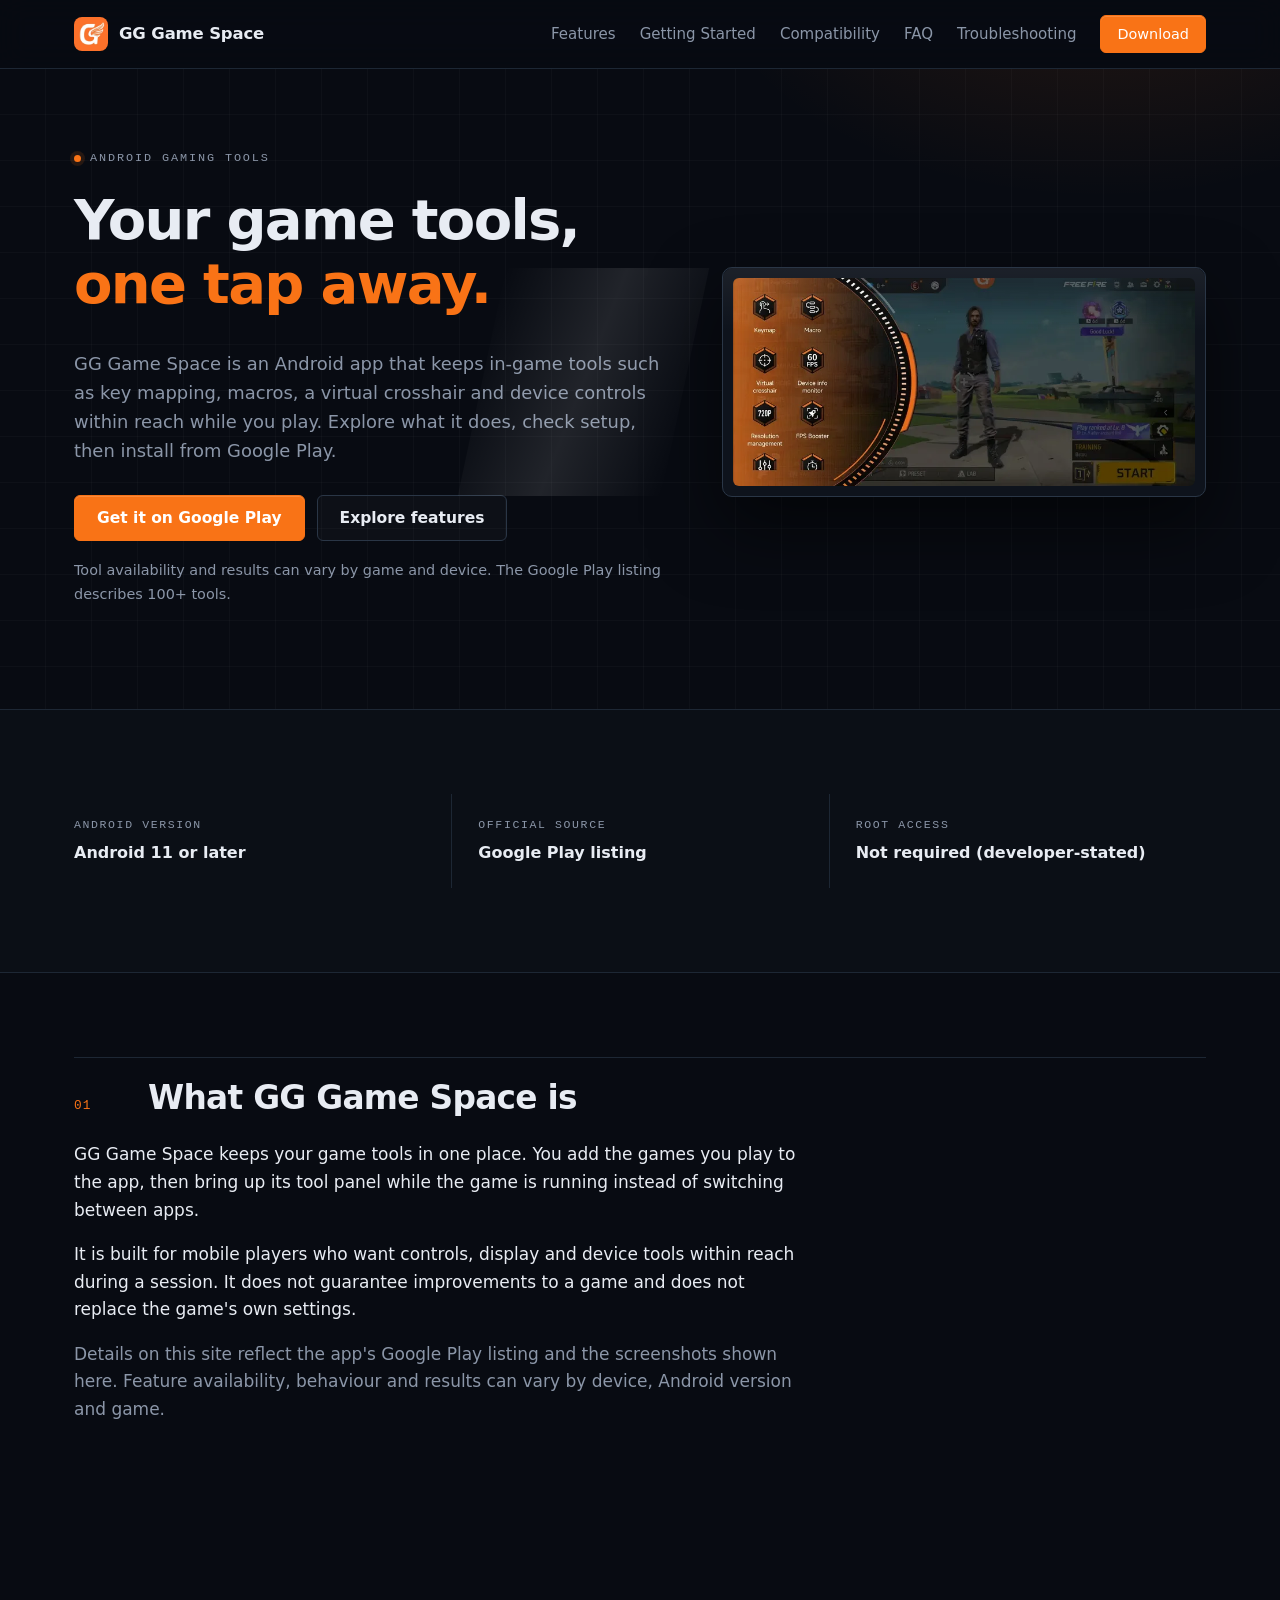
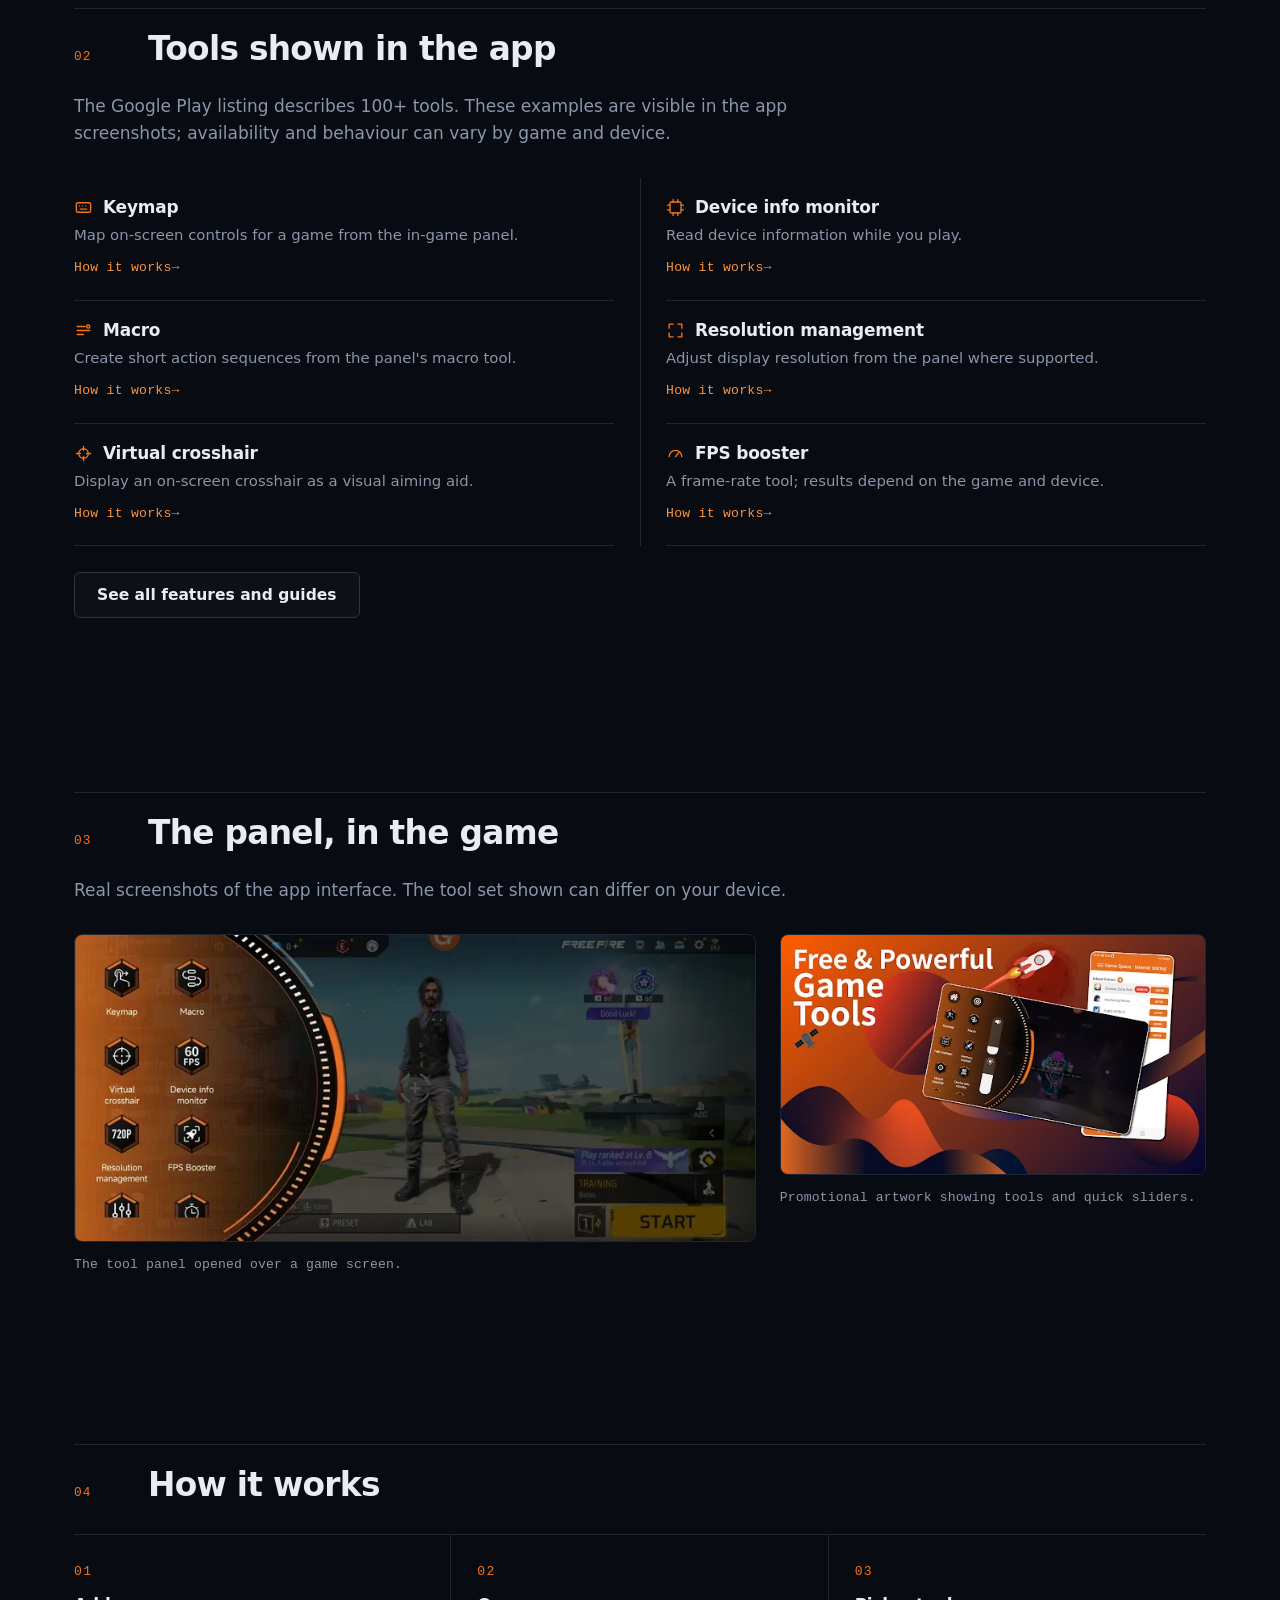
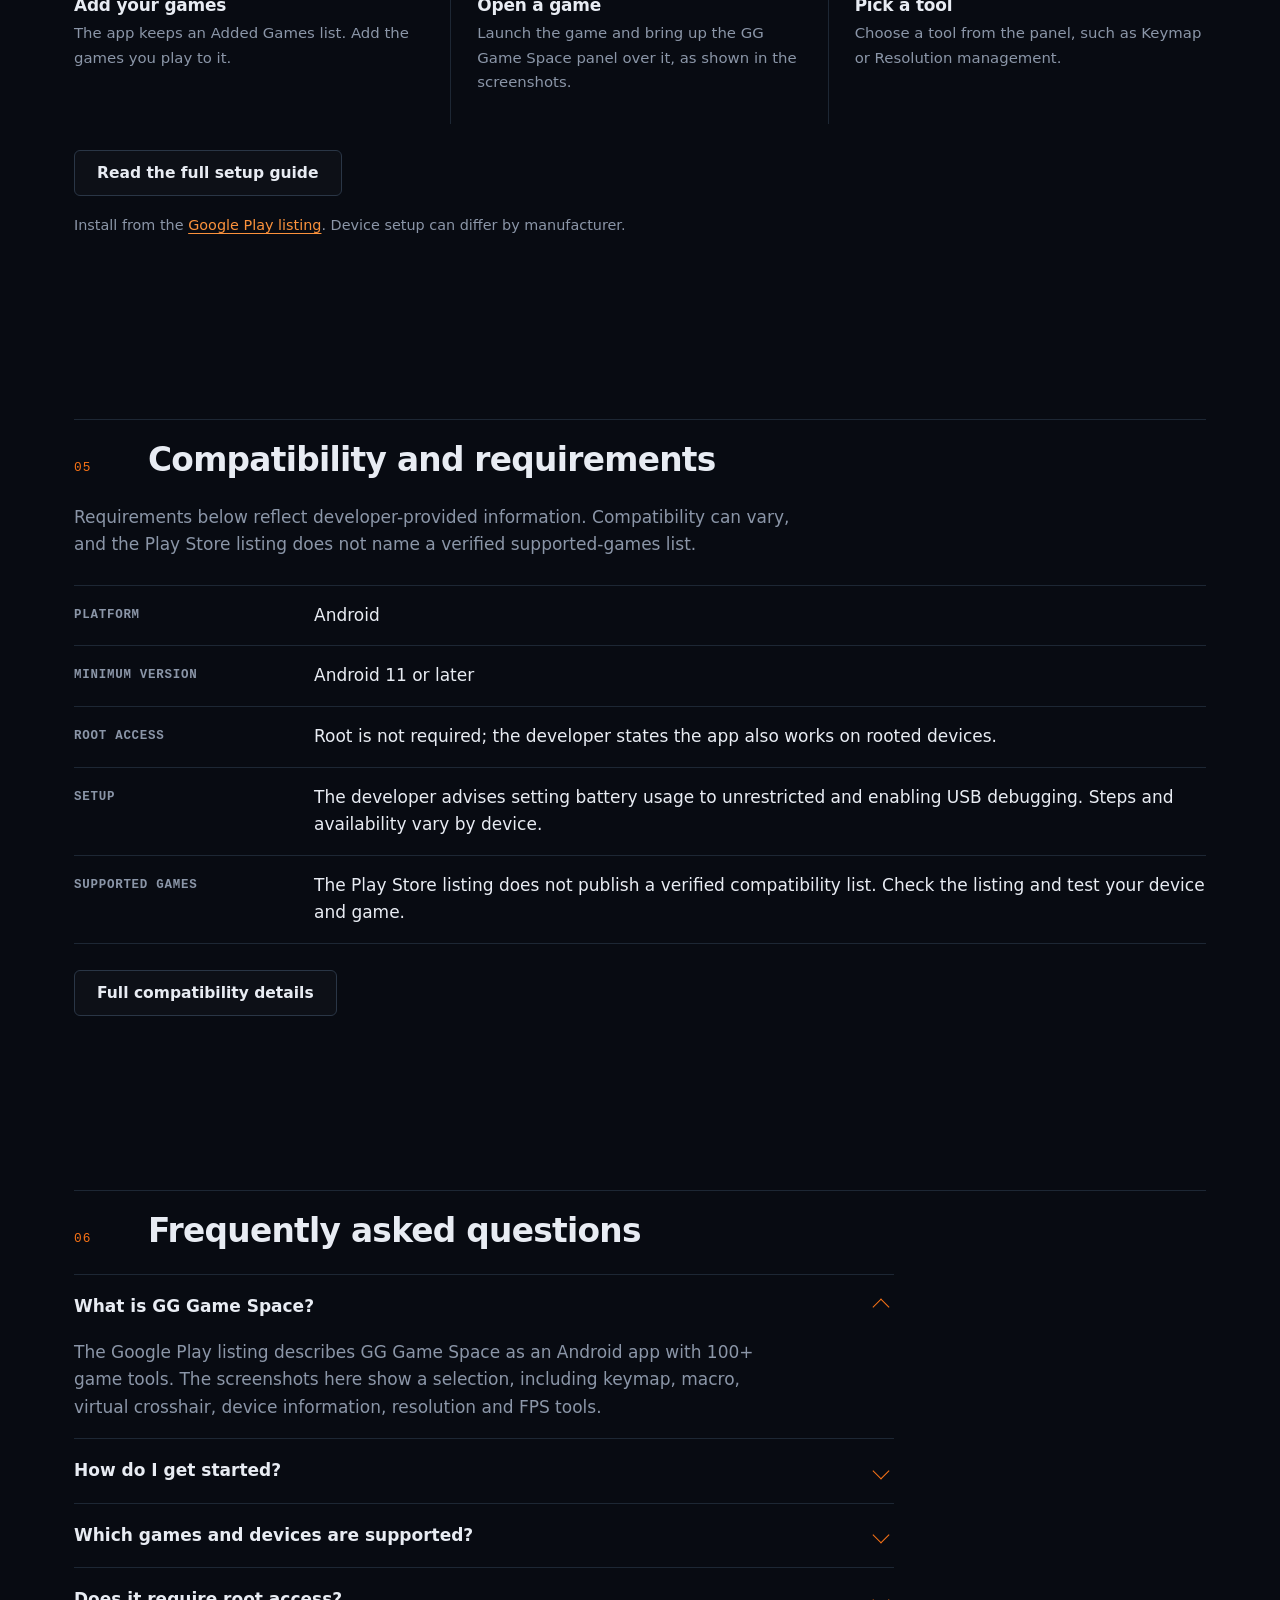
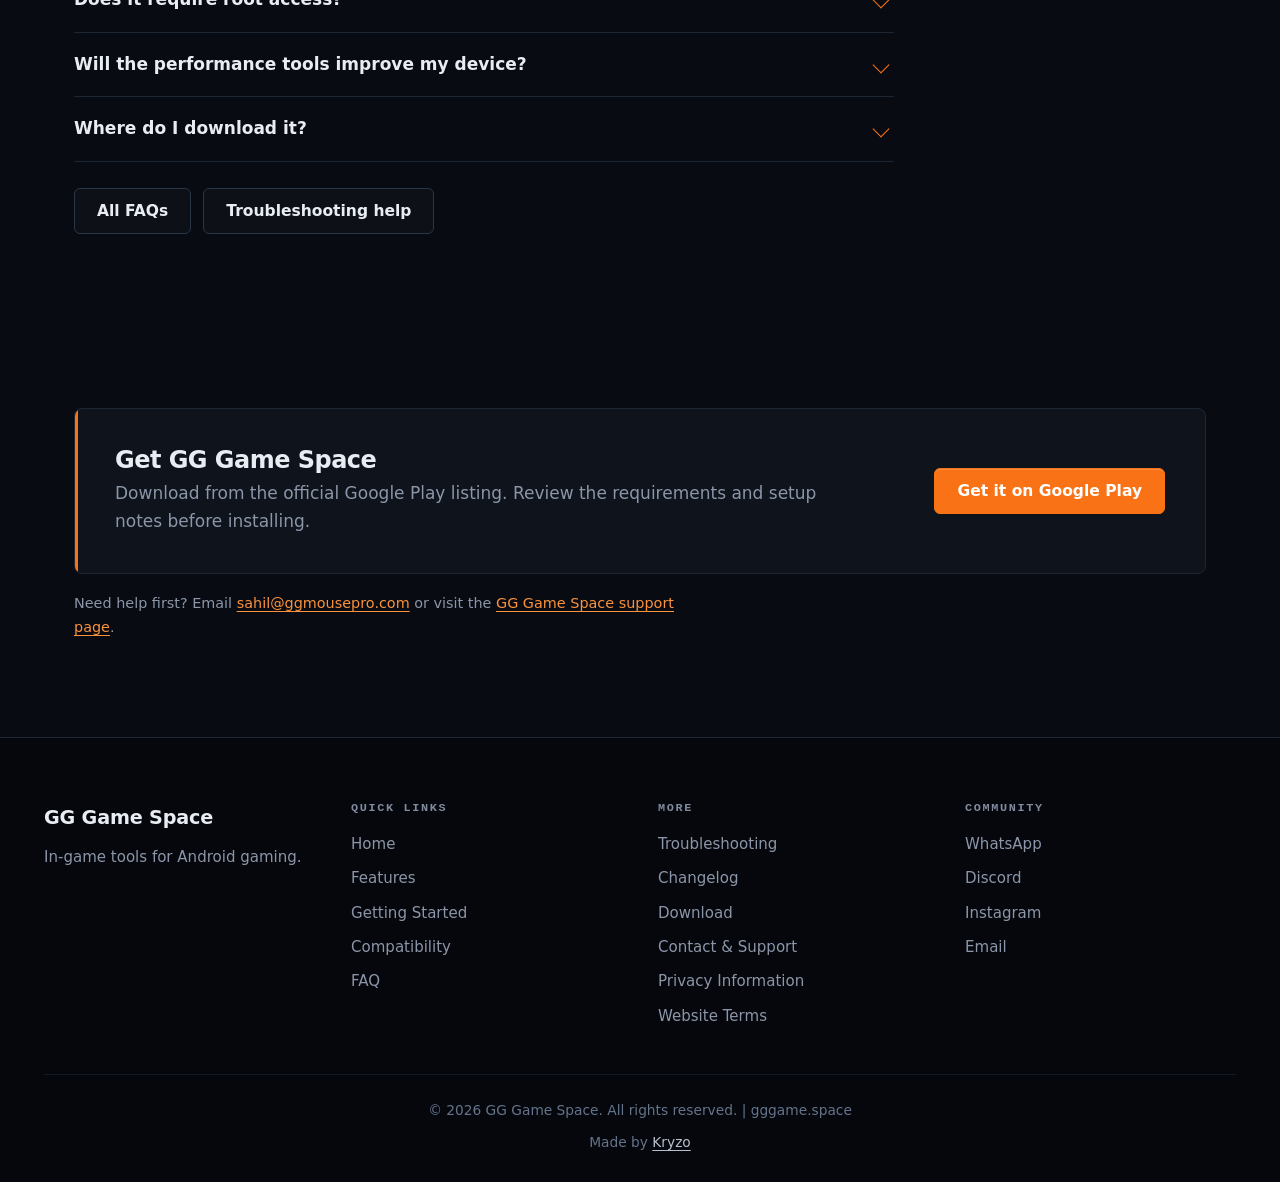
==== commit a3729b79: "Add files via upload" ====
--- a/index.html
+++ b/index.html
@@ -8,8 +8,9 @@
 <meta name="keywords" content="GG Game Space, GG Game Space app, GG Game Space download, how to use GG Game Space, Android gaming tools, game tools for Android, Android game panel, in-game overlay, Android game keymapping, game macros, virtual crosshair, FPS tools, resolution control, device information monitor, Android 11 game tools">
 <link rel="canonical" href="https://www.gggame.space/">
 <meta name="theme-color" content="#080b12">
-<link rel="icon" href="/favicon.ico" sizes="32x32">
-<link rel="icon" type="image/png" href="/assets/img/favicon-32.png">
+<link rel="icon" href="/favicon.ico" type="image/x-icon">
+<link rel="icon" type="image/png" href="/assets/img/favicon-32.png" sizes="32x32">
+<link rel="icon" type="image/png" href="/assets/img/logo-512.png" sizes="512x512">
 <link rel="apple-touch-icon" href="/assets/img/apple-touch-icon.png">
 <meta name="google-site-verification" content="CCoXSonNnvPulc0QqVPy1kR3Wsw9ihYD5tL5jIRMgy8" />
 <meta property="og:type" content="website">
--- a/assets/css/style.css
+++ b/assets/css/style.css
@@ -1098,6 +1098,353 @@
   }
 }
 
+/* ==========================================================================
+   Motion & interaction layer
+   Additive only: a staggered hero entrance, scroll-driven reveals and
+   hover feedback. Scroll-driven animations degrade to static content
+   where unsupported, so nothing depends on them.
+   ========================================================================== */
+:root {
+  --ease: cubic-bezier(.4, 0, .2, 1);
+  --ease-out: cubic-bezier(.16, 1, .3, 1)
+}
+
+/* ---------- entrances ---------- */
+@media (prefers-reduced-motion:no-preference) {
+  @keyframes riseIn {
+    from {
+      opacity: 0;
+      transform: translateY(16px)
+    }
+
+    to {
+      opacity: 1;
+      transform: none
+    }
+  }
+
+  @keyframes riseInLarge {
+    from {
+      opacity: 0;
+      transform: translateY(26px) scale(.985)
+    }
+
+    to {
+      opacity: 1;
+      transform: none
+    }
+  }
+
+  /* fill-mode is "backwards", so hover transforms still apply once it ends */
+  .hero .eyebrow {
+    animation: riseIn .6s var(--ease-out) backwards
+  }
+
+  .hero h1 {
+    animation: riseIn .68s var(--ease-out) .05s backwards
+  }
+
+  .hero .lead {
+    animation: riseIn .68s var(--ease-out) .11s backwards
+  }
+
+  .hero .cta {
+    animation: riseIn .68s var(--ease-out) .17s backwards
+  }
+
+  .hero .note {
+    animation: riseIn .68s var(--ease-out) .23s backwards
+  }
+
+  .hero .device {
+    animation: riseInLarge .85s var(--ease-out) .09s backwards
+  }
+}
+
+@supports (animation-timeline: view()) {
+  @media (prefers-reduced-motion:no-preference) {
+    @keyframes revealIn {
+      from {
+        opacity: 0;
+        transform: translateY(20px)
+      }
+
+      to {
+        opacity: 1;
+        transform: none
+      }
+    }
+
+    .sec-head,
+    .trust .wrap > div,
+    .tools li,
+    .gallery figure,
+    .flow li,
+    dl.spec > div,
+    .faq details,
+    .lead-row {
+      animation: revealIn linear both;
+      animation-timeline: view();
+      animation-range: entry 0% entry 70%
+    }
+  }
+}
+
+/* ---------- buttons ---------- */
+.btn {
+  position: relative;
+  overflow: hidden;
+  transition: background .28s var(--ease), border-color .28s var(--ease),
+    color .28s var(--ease), transform .28s var(--ease-out), box-shadow .28s var(--ease)
+}
+
+.btn::after {
+  content: "";
+  position: absolute;
+  inset: 0;
+  pointer-events: none;
+  background: linear-gradient(115deg, transparent 32%, rgba(255, 255, 255, .22) 50%, transparent 68%);
+  transform: translateX(-130%);
+  transition: transform .7s var(--ease-out)
+}
+
+.btn:hover::after {
+  transform: translateX(130%)
+}
+
+.btn:hover {
+  transform: translateY(-1px);
+  box-shadow: inset 0 1px 0 rgba(255, 255, 255, .16), 0 10px 26px rgba(249, 115, 22, .3)
+}
+
+.btn:active {
+  transform: translateY(0)
+}
+
+.btn.ghost:hover {
+  box-shadow: 0 10px 26px rgba(0, 0, 0, .35)
+}
+
+.btn[aria-disabled="true"]::after {
+  display: none
+}
+
+/* ---------- navigation ---------- */
+.links a {
+  transition: color .26s var(--ease)
+}
+
+.brand img {
+  transition: transform .45s var(--ease-out)
+}
+
+.brand:hover img {
+  transform: rotate(-5deg) scale(1.07)
+}
+
+.links a:not(.btn) {
+  position: relative
+}
+
+.links a:not(.btn)::after {
+  content: "";
+  position: absolute;
+  left: 0;
+  bottom: -7px;
+  width: 0;
+  height: 1.5px;
+  background: var(--orange);
+  transition: width .3s var(--ease-out)
+}
+
+.links a:not(.btn):hover::after,
+.links a:not(.btn)[aria-current="page"]::after {
+  width: 100%
+}
+
+/* the collapsed mobile menu uses full-width rows, so skip the sliding underline */
+@media (max-width:720px) {
+  .links a:not(.btn)::after {
+    display: none
+  }
+}
+
+/* ---------- hero device ---------- */
+.device {
+  transition: transform .6s var(--ease-out), box-shadow .6s var(--ease), border-color .35s var(--ease)
+}
+
+.device::before {
+  content: "";
+  position: absolute;
+  top: 0;
+  bottom: 0;
+  left: -50%;
+  width: 42%;
+  z-index: 1;
+  pointer-events: none;
+  background: linear-gradient(100deg, transparent, rgba(255, 255, 255, .1), transparent);
+  transform: skewX(-12deg);
+  transition: left .8s var(--ease-out)
+}
+
+.device:hover::before {
+  left: 108%
+}
+
+.device:hover {
+  transform: perspective(1300px) rotateX(1.6deg) rotateY(-2.4deg) translateY(-5px);
+  border-color: var(--line-2);
+  box-shadow: 0 42px 90px rgba(0, 0, 0, .62)
+}
+
+/* ---------- tool list ---------- */
+.tools li {
+  transition: background .35s var(--ease)
+}
+
+.tools li:hover {
+  background: linear-gradient(90deg, rgba(249, 115, 22, .07), transparent 72%)
+}
+
+.tools h3 {
+  transition: color .3s var(--ease)
+}
+
+.tools li:hover h3 {
+  color: #fff
+}
+
+.tools svg {
+  transition: transform .35s var(--ease-out), stroke .3s var(--ease)
+}
+
+.tools li:hover svg {
+  transform: translateY(-2px) scale(1.06);
+  stroke: var(--orange-2)
+}
+
+.learn {
+  transition: color .25s var(--ease), letter-spacing .3s var(--ease)
+}
+
+.learn:hover {
+  letter-spacing: .04em
+}
+
+/* ---------- screenshots ---------- */
+.gallery img {
+  transition: transform .55s var(--ease-out), border-color .35s var(--ease), box-shadow .55s var(--ease)
+}
+
+.gallery figure:hover img {
+  transform: translateY(-5px);
+  border-color: var(--line-2);
+  box-shadow: 0 20px 44px rgba(0, 0, 0, .45)
+}
+
+/* ---------- spec rows and tables ---------- */
+dl.spec > div {
+  transition: background .3s var(--ease)
+}
+
+dl.spec > div:hover {
+  background: rgba(255, 255, 255, .022)
+}
+
+table.data tbody tr {
+  transition: background .25s var(--ease)
+}
+
+table.data tbody tr:hover {
+  background: rgba(249, 115, 22, .05)
+}
+
+/* ---------- numbered flow ---------- */
+.flow li {
+  transition: background .35s var(--ease)
+}
+
+.flow li:hover {
+  background: rgba(255, 255, 255, .016)
+}
+
+.flow li::before {
+  transition: transform .35s var(--ease-out)
+}
+
+.flow li:hover::before {
+  transform: translateY(-2px)
+}
+
+/* ---------- FAQ ---------- */
+summary {
+  transition: color .25s var(--ease)
+}
+
+summary:hover {
+  color: #fff
+}
+
+summary::after {
+  transition: transform .28s var(--ease-out), border-color .25s var(--ease)
+}
+
+summary:hover::after {
+  border-color: var(--orange-2)
+}
+
+/* ---------- closing band ---------- */
+.band {
+  transition: border-color .35s var(--ease), box-shadow .5s var(--ease), transform .5s var(--ease-out)
+}
+
+.band:hover {
+  transform: translateY(-3px);
+  border-color: var(--line-2);
+  box-shadow: 0 26px 60px rgba(0, 0, 0, .42)
+}
+
+/* ---------- footer ---------- */
+footer li a {
+  transition: color .25s var(--ease), transform .25s var(--ease-out)
+}
+
+footer li a:hover {
+  transform: translateX(3px)
+}
+
+/* ---------- reading progress (top accent) ---------- */
+@supports (animation-timeline: scroll()) {
+  @media (prefers-reduced-motion:no-preference) {
+    @keyframes progressGrow {
+      from {
+        transform: scaleX(0)
+      }
+
+      to {
+        transform: scaleX(1)
+      }
+    }
+
+    body::before {
+      content: "";
+      position: fixed;
+      top: 0;
+      left: 0;
+      width: 100%;
+      height: 2px;
+      z-index: 70;
+      transform: scaleX(0);
+      transform-origin: 0 50%;
+      background: linear-gradient(90deg, var(--orange), var(--orange-2));
+      animation: progressGrow linear both;
+      animation-timeline: scroll();
+      pointer-events: none
+    }
+  }
+}
+
 @media (prefers-reduced-motion:reduce) {
   html {
     scroll-behavior: auto
